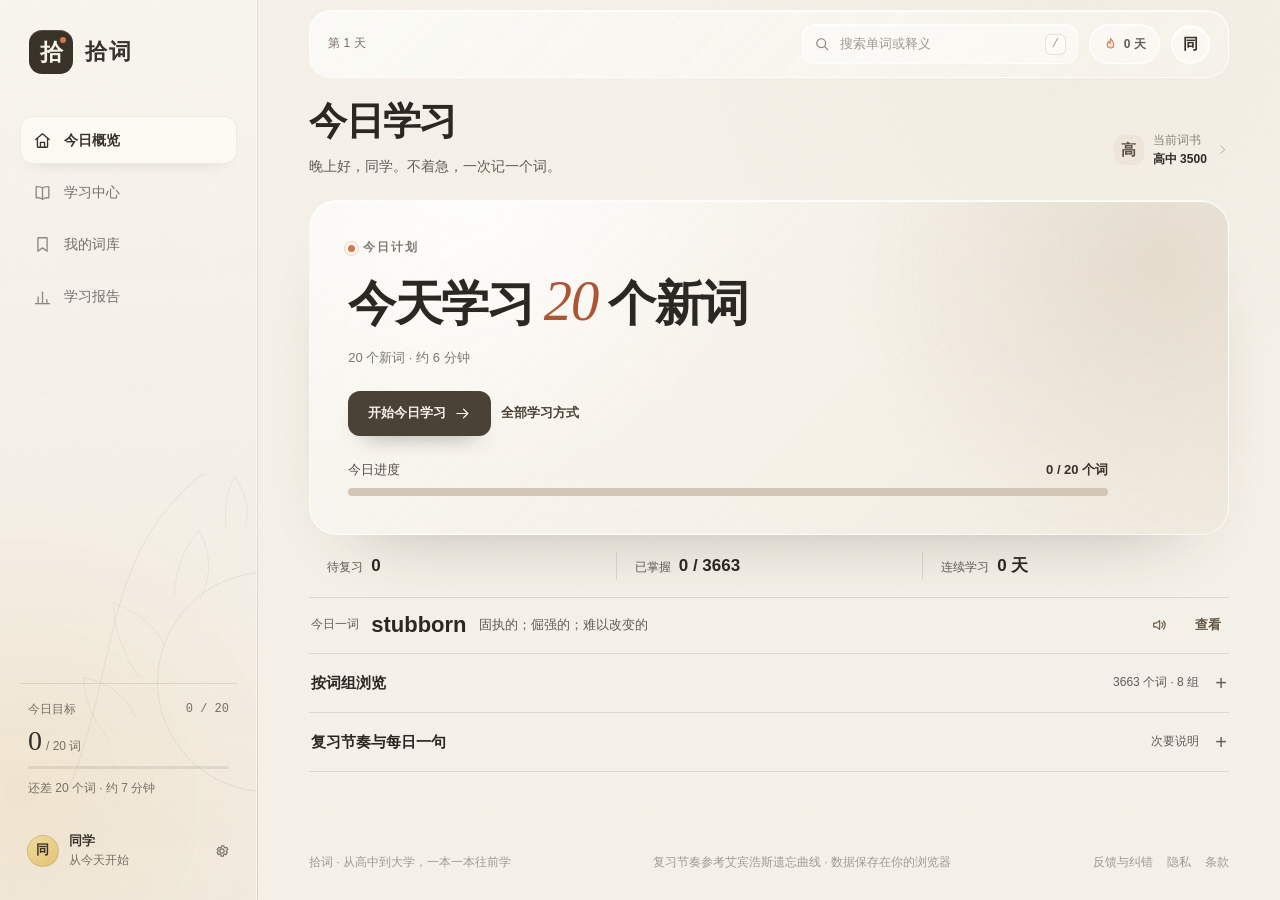
==== index.html @ 4c899eaf "feat: simplify v36 interface without green palette" ====
<!DOCTYPE html>
<html lang="zh-CN">
<head>
  <meta charset="UTF-8">
  <meta name="viewport" content="width=device-width, initial-scale=1, viewport-fit=cover">
  <meta name="theme-color" content="#F5F1E8">
  <meta http-equiv="Cache-Control" content="no-store, max-age=0">
  <meta name="description" content="拾词 · 为高中生打造的中英文词汇学习站。高中英语 3500、高中文言重点字词 1200、雅思与四六级词书，自动保存学习记录，按遗忘曲线安排复习。">
  <meta name="apple-mobile-web-app-capable" content="yes">
  <meta name="apple-mobile-web-app-status-bar-style" content="default">
  <meta name="apple-mobile-web-app-title" content="拾词">
  <title>拾词 · 高中英语与文言实词</title>
  <link rel="icon" href="assets/favicon.svg" type="image/svg+xml">
  <link rel="manifest" href="manifest.webmanifest">
  <link rel="apple-touch-icon" href="assets/apple-touch-icon.png">
  <link rel="stylesheet" href="css/styles.css?v=36">
  <script>
    (function () {
      try {
        performance.mark('shici-boot-start');
        if (location.protocol === 'file:') return;
        var knownBooks = ['gaokao', 'curated', 'wenyan', 'ielts', 'cet4', 'cet6'];
        var activeBook = 'gaokao';
        try {
          var saved = JSON.parse(localStorage.getItem('shici.state.v1') || '{}');
          activeBook = saved && saved.profile && saved.profile.activeBook || activeBook;
        } catch (error) {
          activeBook = 'gaokao';
        }
        if (knownBooks.indexOf(activeBook) === -1) activeBook = 'gaokao';
        var preload = document.createElement('link');
        preload.rel = 'preload';
        preload.as = 'script';
        preload.fetchPriority = 'high';
        preload.href = 'data/books/' + activeBook + '.manifest.js?v=27';
        document.head.appendChild(preload);
      } catch (error) {
        // Preloading is an optimization; normal boot can continue without it.
      }
    })();
  </script>
</head>
<body>
  <svg class="svg-sprite" xmlns="http://www.w3.org/2000/svg" aria-hidden="true">
    <symbol id="i-home" viewBox="0 0 24 24">
      <path d="M3.5 10.7 12 3.5l8.5 7.2"/>
      <path d="M5.6 9.4V20a.5.5 0 0 0 .5.5h11.8a.5.5 0 0 0 .5-.5V9.4"/>
      <path d="M9.4 20.5v-6.2h5.2v6.2"/>
    </symbol>
    <symbol id="i-book" viewBox="0 0 24 24">
      <path d="M5 4.5A1.5 1.5 0 0 1 6.5 3H19v18H6.5A1.5 1.5 0 0 1 5 19.5z"/>
      <path d="M5 17.2h14M9 7h6M9 10.5h4"/>
    </symbol>
    <symbol id="i-book-open" viewBox="0 0 24 24">
      <path d="M12 6.4C10 4.9 7.4 4.3 4 4.8v14c3.4-.5 6 .1 8 1.7 2-1.6 4.6-2.2 8-1.7v-14c-3.4-.5-6 .1-8 1.6Z"/>
      <path d="M12 6.4v14.1"/>
    </symbol>
    <symbol id="i-bookmark" viewBox="0 0 24 24">
      <path d="M6.2 3.5h11.6v17L12 16.3l-5.8 4.2z"/>
    </symbol>
    <symbol id="i-chart" viewBox="0 0 24 24">
      <path d="M3 21h18"/>
      <path d="M6.5 21v-8.5"/>
      <path d="M12 21V6.5"/>
      <path d="M17.5 21v-5"/>
    </symbol>
    <symbol id="i-flame" viewBox="0 0 24 24">
      <path d="M12.1 2.8s5.2 4.8 5.2 9.4a5.3 5.3 0 1 1-10.6 0c0-2.2 1.1-4 2.5-5.3.1 1.8 1 2.8 2.1 3.3.4-2.4-.2-5.2.8-7.4Z"/>
    </symbol>
    <symbol id="i-search" viewBox="0 0 24 24">
      <circle cx="10.8" cy="10.8" r="6.6"/>
      <path d="m16 16 4.5 4.5"/>
    </symbol>
    <symbol id="i-volume" viewBox="0 0 24 24">
      <path d="M4 9.2v5.6h3.8L13 18.5v-13L7.8 9.2H4Z"/>
      <path d="M16.2 8.5a5 5 0 0 1 0 7"/>
      <path d="M18.8 6a8.5 8.5 0 0 1 0 12"/>
    </symbol>
    <symbol id="i-star" viewBox="0 0 24 24">
      <path d="m12 3.4 2.6 5.3 5.9.9-4.3 4.1 1 5.8-5.2-2.8-5.2 2.8 1-5.8-4.3-4.1 5.9-.9z"/>
    </symbol>
    <symbol id="i-arrow-right" viewBox="0 0 24 24">
      <path d="M4 12h15"/>
      <path d="m13.5 6 6 6-6 6"/>
    </symbol>
    <symbol id="i-arrow-left" viewBox="0 0 24 24">
      <path d="M20 12H5"/>
      <path d="m10.5 18-6-6 6-6"/>
    </symbol>
    <symbol id="i-arrow-up-right" viewBox="0 0 24 24">
      <path d="M7 17 17 7"/>
      <path d="M8 7h9v9"/>
    </symbol>
    <symbol id="i-chevron-right" viewBox="0 0 24 24">
      <path d="m9 5 7 7-7 7"/>
    </symbol>
    <symbol id="i-close" viewBox="0 0 24 24">
      <path d="m6 6 12 12"/>
      <path d="M18 6 6 18"/>
    </symbol>
    <symbol id="i-check" viewBox="0 0 24 24">
      <path d="m4.5 12.5 5 5 10-11"/>
    </symbol>
    <symbol id="i-refresh" viewBox="0 0 24 24">
      <path d="M20 7v5h-5"/>
      <path d="M4 17v-5h5"/>
      <path d="M18.2 9A7.5 7.5 0 0 0 5.2 6.5L4 8"/>
      <path d="M5.8 15A7.5 7.5 0 0 0 18.8 17.5L20 16"/>
    </symbol>
    <symbol id="i-keyboard" viewBox="0 0 24 24">
      <rect x="2.5" y="6" width="19" height="12" rx="2"/>
      <path d="M6 10h.01M9.5 10h.01M13 10h.01M16.5 10h.01M20 10h.01M6 13h.01M9.5 13h.01M13 13h.01M16.5 13h.01M20 13h.01M7.5 16h9"/>
    </symbol>
    <symbol id="i-sparkles" viewBox="0 0 24 24">
      <path d="m12 3 1.4 4.1L17.5 8.5l-4.1 1.4L12 14l-1.4-4.1-4.1-1.4 4.1-1.4z"/>
      <path d="m18.5 14 .8 2.2 2.2.8-2.2.8-.8 2.2-.8-2.2-2.2-.8 2.2-.8z"/>
      <path d="m5.3 14.5.5 1.4 1.4.5-1.4.5-.5 1.4-.5-1.4-1.4-.5 1.4-.5z"/>
    </symbol>
    <symbol id="i-target" viewBox="0 0 24 24">
      <circle cx="12" cy="12" r="8.5"/>
      <circle cx="12" cy="12" r="4.8"/>
      <circle cx="12" cy="12" r="1.1" fill="currentColor" stroke="none"/>
    </symbol>
    <symbol id="i-calendar" viewBox="0 0 24 24">
      <rect x="3.5" y="5" width="17" height="15.5" rx="2"/>
      <path d="M7.5 3v4M16.5 3v4M3.5 9.5h17"/>
      <path d="M8 13h.01M12 13h.01M16 13h.01M8 17h.01M12 17h.01"/>
    </symbol>
    <symbol id="i-trophy" viewBox="0 0 24 24">
      <path d="M8 4h8v5.2a4 4 0 0 1-8 0z"/>
      <path d="M8 6H4.5v1.5A3.5 3.5 0 0 0 8 11M16 6h3.5v1.5A3.5 3.5 0 0 1 16 11"/>
      <path d="M12 13.5V17M8.5 21h7M9.5 17h5"/>
    </symbol>
    <symbol id="i-settings" viewBox="0 0 24 24">
      <circle cx="12" cy="12" r="3.2"/>
      <path d="M19.2 12a7 7 0 0 0-.1-1l1.7-1.3-1.8-3.1-2 .8a7.2 7.2 0 0 0-1.7-1l-.3-2.1h-3.6l-.3 2.1a7.2 7.2 0 0 0-1.7 1l-2-.8L4.7 9.7 6.4 11a7 7 0 0 0 0 2l-1.7 1.3 1.8 3.1 2-.8a7.2 7.2 0 0 0 1.7 1l.3 2.1h3.6l.3-2.1a7.2 7.2 0 0 0 1.7-1l2 .8 1.8-3.1-1.7-1.3a7 7 0 0 0 .1-1Z"/>
    </symbol>
    <symbol id="i-leaf" viewBox="0 0 24 24">
      <path d="M19.5 4.5C12 4.6 5 8.4 5 15.2c0 2.3 1.7 4.3 4 4.3 6.7 0 10.2-7 10.5-15Z"/>
      <path d="M4 21c1.5-5 4.7-8.7 9.5-11.4"/>
    </symbol>
    <symbol id="i-notebook" viewBox="0 0 24 24">
      <rect x="5.5" y="3.5" width="14" height="17" rx="2"/>
      <path d="M9 3.5v17M12 8h4M12 12h4"/>
    </symbol>
    <symbol id="i-heart" viewBox="0 0 24 24">
      <path d="M20.8 5.8a5.1 5.1 0 0 0-7.2 0L12 7.4l-1.6-1.6a5.1 5.1 0 0 0-7.2 7.2L12 21l8.8-8a5.1 5.1 0 0 0 0-7.2Z"/>
    </symbol>
    <symbol id="i-cpu" viewBox="0 0 24 24">
      <rect x="6.5" y="6.5" width="11" height="11" rx="2"/>
      <rect x="9.5" y="9.5" width="5" height="5" rx=".8"/>
      <path d="M9 2.5v4M15 2.5v4M9 17.5v4M15 17.5v4M2.5 9h4M2.5 15h4M17.5 9h4M17.5 15h4"/>
    </symbol>
    <symbol id="i-globe" viewBox="0 0 24 24">
      <circle cx="12" cy="12" r="8.7"/>
      <path d="M3.5 12h17M12 3.3c2.4 2.4 3.6 5.3 3.6 8.7s-1.2 6.3-3.6 8.7c-2.4-2.4-3.6-5.3-3.6-8.7S9.6 5.7 12 3.3Z"/>
    </symbol>
    <symbol id="i-quote" viewBox="0 0 24 24">
      <path d="M9.3 6.2C6 7.5 4 10 4 13.4c0 2.5 1.4 4.2 3.5 4.2 1.9 0 3.2-1.3 3.2-3.1 0-1.7-1.2-3-2.9-3-.3 0-.7 0-.9.2.4-1.5 1.4-2.7 3-3.5zM20 6.2c-3.3 1.3-5.3 3.8-5.3 7.2 0 2.5 1.4 4.2 3.5 4.2 1.9 0 3.2-1.3 3.2-3.1 0-1.7-1.2-3-2.9-3-.3 0-.7 0-.9.2.4-1.5 1.4-2.7 3-3.5z"/>
    </symbol>
    <symbol id="i-clock" viewBox="0 0 24 24">
      <circle cx="12" cy="12" r="8.5"/>
      <path d="M12 7v5.4l3.5 2.1"/>
    </symbol>
    <symbol id="i-play" viewBox="0 0 24 24">
      <path d="M8.2 5.4 19 12 8.2 18.6z"/>
    </symbol>
    <symbol id="i-lock" viewBox="0 0 24 24">
      <rect x="4.5" y="10" width="15" height="10.5" rx="2"/>
      <path d="M8 10V7.5a4 4 0 0 1 8 0V10M12 14v3"/>
    </symbol>
    <symbol id="i-download" viewBox="0 0 24 24">
      <path d="M12 3v12M7 10l5 5 5-5M4 21h16"/>
    </symbol>
    <symbol id="i-upload" viewBox="0 0 24 24">
      <path d="M12 21V9M7 14l5-5 5 5M4 3h16"/>
    </symbol>
    <symbol id="i-trash" viewBox="0 0 24 24">
      <path d="M4 7h16M9 7V4h6v3M6.5 7l.8 14h9.4l.8-14M10 11v6M14 11v6"/>
    </symbol>
    <symbol id="i-info" viewBox="0 0 24 24">
      <circle cx="12" cy="12" r="9"/>
      <path d="M12 10.8V17M12 7.2h.01"/>
    </symbol>
    <symbol id="i-sun" viewBox="0 0 24 24">
      <circle cx="12" cy="12" r="4.2"/>
      <path d="M12 2.5v2M12 19.5v2M2.5 12h2M19.5 12h2M5.3 5.3l1.4 1.4M17.3 17.3l1.4 1.4M18.7 5.3l-1.4 1.4M6.7 17.3l-1.4 1.4"/>
    </symbol>
    <symbol id="i-more" viewBox="0 0 24 24">
      <circle cx="5" cy="12" r="1.4" fill="currentColor" stroke="none"/>
      <circle cx="12" cy="12" r="1.4" fill="currentColor" stroke="none"/>
      <circle cx="19" cy="12" r="1.4" fill="currentColor" stroke="none"/>
    </symbol>
    <symbol id="i-edit" viewBox="0 0 24 24">
      <path d="M4 20h4.5L19.7 8.8a2.3 2.3 0 0 0-4.5-4.5L4 15.5V20Z"/>
      <path d="m13.8 5.8 4.4 4.4"/>
    </symbol>
    <symbol id="i-moon" viewBox="0 0 24 24">
      <path d="M20 15.3A8.5 8.5 0 0 1 8.7 4a8.5 8.5 0 1 0 11.3 11.3Z"/>
    </symbol>
  </svg>


  <div class="boot-screen" id="bootScreen">
    <div class="boot-screen__inner">
      <div class="boot-screen__mark">拾</div>
      <p class="boot-screen__eyebrow">WORD BY WORD</p>
      <h1 class="boot-screen__title">正在打开你的词书</h1>
      <p class="boot-screen__text" id="bootText">把今天的词，慢慢收进口袋。</p>
      <div class="boot-screen__track"><span></span></div>
      <button class="boot-screen__retry" id="bootRetry" type="button" hidden>重新加载</button>
    </div>
  </div>

  <div class="app-shell" id="appShell">
    <aside class="sidebar" id="sidebar">
      <div class="sidebar__top">
        <a class="brand" href="#home" data-route="home" aria-label="拾词首页">
          <span class="brand__mark" aria-hidden="true">拾</span>
          <span class="brand__text">
            <strong>拾词</strong>
            <small>WORD BY WORD</small>
          </span>
        </a>

        <nav class="main-nav" aria-label="主导航">
          <p class="nav-label">学习</p>
          <a class="nav-item" href="#home" data-route="home" data-nav="home">
            <svg class="icon"><use href="#i-home"></use></svg>
            <span>今日概览</span>
          </a>
          <a class="nav-item" href="#study" data-route="study" data-nav="study">
            <svg class="icon"><use href="#i-book-open"></use></svg>
            <span>学习中心</span>
            <span class="nav-bubble" id="navDueBubble" hidden>0</span>
          </a>
          <a class="nav-item" href="#library" data-route="library" data-nav="library">
            <svg class="icon"><use href="#i-bookmark"></use></svg>
            <span>我的词库</span>
          </a>
          <p class="nav-label nav-label--second">记录</p>
          <a class="nav-item" href="#report" data-route="report" data-nav="report">
            <svg class="icon"><use href="#i-chart"></use></svg>
            <span>学习报告</span>
          </a>
        </nav>
      </div>

      <div class="sidebar__bottom">
        <div class="sidebar-goal" id="sidebarGoal"></div>
        <button class="profile-chip" id="sidebarProfile" type="button" aria-label="打开学习设置">
          <span class="avatar avatar--small" id="sidebarAvatar">同</span>
          <span class="profile-chip__text">
            <strong id="sidebarName">同学</strong>
            <small id="sidebarStreak">从今天开始</small>
          </span>
          <svg class="icon"><use href="#i-settings"></use></svg>
        </button>
      </div>

      <svg class="sidebar-branch" viewBox="0 0 260 340" fill="none" aria-hidden="true">
        <path d="M18 330C42 270 52 214 63 168c13-54 29-99 64-138 22-25 56-51 99-68" stroke="currentColor" stroke-width="1.1"/>
        <path d="M91 213c-18-30-26-53-26-78 25 9 43 24 54 45" stroke="currentColor" stroke-width="1"/>
        <path d="M128 129c2-30 10-52 26-69 13 24 13 48 1 72" stroke="currentColor" stroke-width="1"/>
        <path d="M182 58c-2-23 1-40 9-54 12 17 16 34 11 51" stroke="currentColor" stroke-width="1"/>
        <path d="M61 278c-17-19-26-41-27-65 25 4 43 18 55 42" stroke="currentColor" stroke-width="1"/>
      </svg>
    </aside>

    <div class="main-shell">
      <header class="topbar" id="topbar">
        <div class="topbar__left">
          <a class="mobile-brand" href="#home" data-route="home" aria-label="拾词首页">
            <span class="mobile-brand__mark">拾</span>
            <span>拾词</span>
          </a>
          <p class="topbar__date" id="topbarDate"></p>
        </div>
        <div class="topbar__actions">
          <form class="global-search" id="globalSearch" role="search" autocomplete="off">
            <svg class="icon"><use href="#i-search"></use></svg>
            <input id="globalSearchInput" type="search" placeholder="搜索单词或释义" aria-label="搜索单词或释义">
            <kbd>/</kbd>
            <div class="search-suggest" id="searchSuggest" hidden></div>
          </form>
          <button class="streak-pill" id="streakPill" type="button" title="查看学习报告">
            <svg class="icon"><use href="#i-flame"></use></svg>
            <span id="streakPillText">0 天</span>
          </button>
          <button class="avatar avatar--top" id="topbarProfile" type="button" aria-label="打开学习设置">同</button>
        </div>
      </header>

      <main class="page" id="page" tabindex="-1"></main>
      <footer class="site-footer">
        <span>拾词 · 从高中到大学，一本一本往前学</span>
        <span>复习节奏参考艾宾浩斯遗忘曲线 · 数据保存在你的浏览器</span>
        <span class="site-footer__links"><a href="feedback.html">反馈与纠错</a><a href="privacy.html">隐私</a><a href="terms.html">条款</a></span>
      </footer>
    </div>

    <nav class="mobile-nav" id="mobileNav" aria-label="移动端导航">
      <a href="#home" data-route="home" data-nav="home">
        <svg class="icon"><use href="#i-home"></use></svg>
        <span>今日</span>
      </a>
      <a href="#study" data-route="study" data-nav="study">
        <svg class="icon"><use href="#i-book-open"></use></svg>
        <span>学习</span>
      </a>
      <a href="#library" data-route="library" data-nav="library">
        <svg class="icon"><use href="#i-bookmark"></use></svg>
        <span>词库</span>
      </a>
      <a href="#report" data-route="report" data-nav="report">
        <svg class="icon"><use href="#i-chart"></use></svg>
        <span>报告</span>
      </a>
    </nav>
  </div>

  <div id="overlayRoot"></div>
  <div class="toast-region" id="toastRegion" aria-live="polite" aria-atomic="true"></div>

  <script src="js/product-analytics.js?v=36"></script>
  <script src="js/premium-config.js?v=36"></script>
  <script src="js/domain/state-schema.js?v=36"></script>
  <script src="js/domain/srs-engine.js?v=36"></script>
  <script src="js/storage/state-integrity.js?v=36"></script>
  <script src="js/domain/entitlements.js?v=36"></script>
  <script src="js/data.js?v=36"></script>
  <script src="js/store.js?v=36"></script>
  <script src="js/ui.js?v=36"></script>
  <script src="js/app.js?v=36"></script>
</body>
</html>
---- css/styles.css ----
/* ==========================================================================
   拾词 · 视觉系统
   A warm, editorial study space for high-school English learners.
   ========================================================================== */

:root {
  --paper: #f5f1e8;
  --paper-deep: #ebe4d7;
  --card: #fffdf7;
  --cream: #f8f4ea;
  --ink: #2d2a25;
  --ink-soft: #625c54;
  --muted: #89837b;
  --line: rgba(45, 42, 37, 0.12);
  --line-strong: rgba(45, 42, 37, 0.2);

  /* Legacy variable names kept for compatibility; values are warm neutrals. */
  --green-950: #2b2823;
  --green-900: #383229;
  --green-800: #4b4237;
  --green-700: #655746;
  --green-500: #95836c;
  --sage: #e8dfd2;
  --sage-soft: #f1eade;
  --orange: #d8764c;
  --orange-deep: #ad5636;
  --orange-soft: #f2ddd0;
  --gold: #d8b46a;
  --gold-deep: #8a6937;
  --gold-soft: #f3e6c9;
  --rose: #c88b8b;
  --blue: #6d91a4;

  --sidebar-surface: rgba(247, 243, 234, 0.9);
  --sidebar-surface-deep: rgba(238, 231, 220, 0.88);
  --sidebar-ink: #37322b;
  --sidebar-muted: #786f65;
  --sidebar-active: rgba(255, 253, 247, 0.72);
  --sidebar-line: rgba(55, 50, 43, 0.11);

  --font-sans: -apple-system, BlinkMacSystemFont, "SF Pro SC", "PingFang SC",
    "Hiragino Sans GB", "Microsoft YaHei", "Helvetica Neue", Arial, sans-serif;
  --font-serif: "Songti SC", "STSong", "Noto Serif SC", "Source Han Serif SC",
    "Times New Roman", serif;
  --font-en: "Iowan Old Style", "Baskerville", "Palatino Linotype", Palatino,
    "Book Antiqua", Georgia, serif;
  --font-mono: "SFMono-Regular", Menlo, Consolas, "Liberation Mono", monospace;

  --sidebar-width: 258px;
  --page-max: 1280px;
  --gutter: clamp(24px, 4vw, 58px);
  --radius-lg: 26px;
  --radius-md: 20px;
  --radius-sm: 13px;
  --shadow-card: 0 24px 65px -42px rgba(50, 45, 38, 0.38),
    0 2px 8px rgba(50, 45, 38, 0.03);
  --shadow-float: 0 24px 70px -28px rgba(26, 23, 19, 0.35);

  --ease-out: cubic-bezier(0.22, 1, 0.36, 1);
}

/* --------------------------------------------------------------------------
   2026 learning-system refinement
   -------------------------------------------------------------------------- */

.extended-meanings {
  margin: 9px 0 0;
  border-top: 1px dashed rgba(48, 44, 38, 0.12);
  padding-top: 9px;
}

.extended-meanings summary {
  width: fit-content;
  cursor: pointer;
  color: var(--green-700);
  font-size: 12px;
  line-height: 1.7;
  list-style: none;
}

.extended-meanings summary::-webkit-details-marker {
  display: none;
}

.extended-meanings summary::after {
  content: " ＋";
  color: var(--muted);
}

.extended-meanings[open] summary::after {
  content: " －";
}

.meaning-chip-row {
  display: flex;
  flex-wrap: wrap;
  gap: 7px;
  margin-top: 9px;
}

.training-panel {
  margin: 14px 0 24px;
  padding: 22px 24px;
  border: 1px solid var(--line);
  border-radius: var(--radius-md);
  background:
    linear-gradient(120deg, rgba(237, 230, 219, 0.44), transparent 58%),
    var(--card);
}

.training-panel__head {
  display: flex;
  align-items: flex-start;
  justify-content: space-between;
  gap: 18px;
}

.training-panel h2 {
  margin: 0;
  color: var(--green-950);
  font-family: var(--font-serif);
  font-size: 22px;
}

.training-panel__head p:not(.eyebrow) {
  margin: 5px 0 0;
  color: var(--ink-soft);
  font-size: 13px;
  line-height: 1.7;
}

.training-actions {
  display: flex;
  flex-wrap: wrap;
  gap: 9px;
  margin-top: 17px;
}

.training-actions .btn {
  min-height: 44px;
}

.training-note {
  margin: 12px 0 0;
  color: var(--muted);
  font-size: 12px;
  line-height: 1.7;
}

.library-reset {
  flex: 0 0 auto;
  min-height: 44px;
  margin-left: auto;
  padding: 0 8px;
  font-size: 12px;
}

.report-empty-hero {
  display: grid;
  grid-template-columns: auto minmax(0, 1fr);
  gap: 24px;
  padding: clamp(28px, 5vw, 52px);
  border: 1px solid var(--line);
  border-radius: 24px;
  background:
    radial-gradient(circle at 92% 8%, rgba(230, 191, 106, 0.23), transparent 28%),
    linear-gradient(135deg, rgba(237, 230, 219, 0.62), rgba(255, 253, 247, 0.86));
  box-shadow: var(--shadow-card);
}

.report-empty-hero__mark {
  display: grid;
  place-items: center;
  width: 68px;
  height: 68px;
  border-radius: 21px;
  color: var(--green-700);
  background: rgba(255, 253, 247, 0.72);
  border: 1px solid rgba(92, 80, 66, 0.12);
}

.report-empty-hero__mark .icon {
  width: 28px;
  height: 28px;
}

.report-empty-hero h2 {
  margin: 0;
  color: var(--green-950);
  font-family: var(--font-serif);
  font-size: clamp(28px, 4vw, 43px);
  font-weight: 600;
  letter-spacing: -0.035em;
}

.report-empty-hero > div > p:not(.eyebrow) {
  max-width: 650px;
  margin: 12px 0 0;
  color: var(--ink-soft);
  font-size: 15px;
  line-height: 1.85;
}

.report-empty-hero__actions {
  display: flex;
  flex-wrap: wrap;
  gap: 10px;
  margin-top: 22px;
}

.report-preview {
  grid-column: 2;
  margin-top: 8px;
  padding-top: 15px;
  border-top: 1px solid rgba(92, 80, 66, 0.1);
}

.report-preview summary {
  width: fit-content;
  cursor: pointer;
  color: var(--green-700);
  font-size: 13px;
}

.report-preview__grid {
  display: grid;
  grid-template-columns: repeat(2, minmax(0, 1fr));
  gap: 10px;
  margin-top: 14px;
}

.report-preview__grid div {
  padding: 13px 14px;
  border: 1px solid rgba(92, 80, 66, 0.1);
  border-radius: 12px;
  background: rgba(255, 253, 247, 0.55);
}

.report-preview__grid strong,
.report-preview__grid span {
  display: block;
}

.report-preview__grid strong {
  color: var(--green-950);
  font-size: 13px;
}

.report-preview__grid span {
  margin-top: 4px;
  color: var(--muted);
  font-size: 12px;
  line-height: 1.6;
}

.memory-metrics {
  margin-bottom: 15px;
  padding-bottom: 20px;
}

.memory-metrics__grid {
  display: grid;
  grid-template-columns: repeat(4, minmax(0, 1fr));
  gap: 12px;
  padding: 18px 24px 0;
}

.memory-metric {
  min-height: 128px;
  padding: 15px;
  border: 1px solid var(--line);
  border-radius: 14px;
  background: rgba(255, 253, 247, 0.7);
}

.memory-metric > span,
.memory-metric > strong,
.memory-metric > small {
  display: block;
}

.memory-metric > span {
  color: var(--muted);
  font-size: 12px;
}

.memory-metric > strong {
  margin-top: 13px;
  color: var(--green-950);
  font-family: var(--font-en);
  font-size: 27px;
  font-weight: 500;
}

.memory-metric > small {
  margin-top: 7px;
  color: var(--muted);
  font-size: 12px;
  line-height: 1.55;
}

.self-bars {
  display: flex;
  height: 8px;
  margin-top: 18px;
  border-radius: 999px;
  overflow: hidden;
  background: #e7e3d8;
}

.self-bars i {
  display: block;
  height: 100%;
}

.self-bars__known { background: var(--green-700); }
.self-bars__fuzzy { background: var(--gold); }
.self-bars__again { background: var(--orange); }

.diagnostic-chips {
  display: flex;
  flex-wrap: wrap;
  gap: 6px;
  margin-top: 15px;
}

.diagnostic-chips span {
  padding: 5px 8px;
  border-radius: 7px;
  color: var(--ink-soft);
  background: var(--orange-soft);
  font-size: 12px;
}

.diagnostic-chips strong {
  margin-left: 3px;
  color: var(--orange-deep);
}

.data-safety-card {
  display: flex;
  align-items: flex-start;
  gap: 12px;
  margin: 2px 0 18px;
  padding: 14px;
  border: 1px solid rgba(92, 80, 66, 0.13);
  border-radius: 13px;
  background: rgba(237, 230, 219, 0.5);
}

.data-safety-card.is-warning {
  border-color: rgba(180, 95, 66, 0.2);
  background: rgba(244, 223, 212, 0.55);
}

.data-safety-card__icon {
  display: grid;
  place-items: center;
  flex: 0 0 36px;
  width: 36px;
  height: 36px;
  border-radius: 10px;
  color: var(--green-700);
  background: rgba(255, 253, 247, 0.7);
}

.data-safety-card strong,
.data-safety-card p,
.data-safety-card small {
  display: block;
}

.data-safety-card strong {
  color: var(--green-950);
  font-size: 13px;
}

.data-safety-card p,
.data-safety-card small {
  margin: 4px 0 0;
  color: var(--ink-soft);
  font-size: 12px;
  line-height: 1.6;
}

.quiz-context {
  margin: 17px 0 4px;
  padding: 15px 17px;
  border-left: 3px solid var(--gold);
  border-radius: 0 12px 12px 0;
  color: var(--ink);
  background: rgba(244, 232, 200, 0.28);
  font-family: var(--font-en);
  font-size: 17px;
  line-height: 1.75;
}

.quiz-context .blank {
  padding: 0 10px;
  color: var(--green-700);
  border-bottom: 1px solid var(--green-500);
}

.quiz-word--zh {
  font-family: var(--font-serif) !important;
  font-size: clamp(29px, 4.8vw, 46px) !important;
  line-height: 1.4 !important;
}

.quiz-feedback__diagnosis {
  display: block;
  margin-top: 7px;
  color: var(--ink-soft);
  font-size: 12px;
  line-height: 1.65;
}

@media (max-width: 980px) {
  .memory-metrics__grid {
    grid-template-columns: repeat(2, minmax(0, 1fr));
  }
}

@media (max-width: 700px) {
  body {
    font-size: 15px;
  }

  .page-head__desc,
  .study-plan__desc,
  .mode-card__desc,
  .training-panel__head p:not(.eyebrow),
  .training-note,
  .report-panel__desc,
  .report-preview__grid span,
  .settings-help,
  .data-safety-card p,
  .data-safety-card small {
    font-size: 12px !important;
  }

  .example-block__en,
  .meaning-line__text {
    font-size: 15px !important;
  }

  .example-block__zh,
  .reveal-tip,
  .reveal-collocs span {
    font-size: 12px !important;
  }

  .rating-btn {
    min-height: 72px;
    padding: 10px 8px;
  }

  .rating-btn strong {
    font-size: 12px !important;
    line-height: 1.35;
  }

  .rating-btn small {
    font-size: 11px !important;
    line-height: 1.45;
  }

  .mode-card__index,
  .mode-card__en,
  .mode-card__count,
  .study-mode__copy span,
  .study-count,
  .mobile-nav a span,
  .report-stat__note,
  .chart-legend,
  .library-footer,
  .site-footer {
    font-size: 12px !important;
  }

  .mobile-nav a {
    min-width: 44px;
    min-height: 48px;
  }

  .filter-bar,
  .unit-filter {
    -webkit-mask-image: linear-gradient(90deg, transparent 0, #000 12px, #000 calc(100% - 18px), transparent 100%);
    mask-image: linear-gradient(90deg, transparent 0, #000 12px, #000 calc(100% - 18px), transparent 100%);
  }

  .filter-chip,
  .unit-chip {
    min-height: 44px;
  }

  .training-panel {
    padding: 19px 18px;
    border-radius: 18px;
  }

  .training-panel__head {
    display: block;
  }

  .training-panel__head .pill {
    margin-top: 10px;
  }

  .training-actions {
    display: grid;
    grid-template-columns: repeat(2, minmax(0, 1fr));
  }

  .training-actions .btn {
    width: 100%;
    min-height: 46px;
    padding: 0 10px;
    font-size: 12px;
  }

  .report-empty-hero {
    display: block;
    padding: 25px 20px;
    border-radius: 20px;
  }

  .report-empty-hero__mark {
    width: 52px;
    height: 52px;
    margin-bottom: 17px;
    border-radius: 16px;
  }

  .report-empty-hero > div > p:not(.eyebrow) {
    font-size: 15px;
  }

  .report-preview {
    margin-top: 18px;
  }

  .report-preview__grid,
  .memory-metrics__grid {
    grid-template-columns: 1fr;
  }

  .memory-metrics__grid {
    padding: 15px 18px 0;
  }

  .memory-metric {
    min-height: 0;
  }

  .quiz-context {
    font-size: 15px;
  }
}

/* Liquid-inspired web glass and memory-wall studio */
:root {
  --glass-fill: rgba(255, 255, 255, 0.54);
  --glass-fill-strong: rgba(255, 255, 255, 0.7);
  --glass-border: rgba(255, 255, 255, 0.72);
  --glass-line: rgba(62, 56, 48, 0.1);
  --glass-shadow: 0 22px 60px -32px rgba(42, 39, 33, 0.38);
}

.topbar {
  top: 10px;
  height: 68px;
  margin: 10px var(--gutter) 0;
  padding: 0 18px;
  border: 1px solid var(--glass-border);
  border-radius: 22px;
  background:
    linear-gradient(135deg, rgba(255, 255, 255, 0.64), rgba(250, 247, 239, 0.36)),
    rgba(244, 240, 231, 0.54);
  box-shadow:
    inset 0 1px 0 rgba(255, 255, 255, 0.88),
    0 18px 48px -34px rgba(45, 41, 35, 0.38);
  -webkit-backdrop-filter: blur(26px) saturate(1.35);
  backdrop-filter: blur(26px) saturate(1.35);
}

.topbar.is-scrolled {
  border-color: rgba(255, 255, 255, 0.82);
  box-shadow:
    inset 0 1px 0 rgba(255, 255, 255, 0.9),
    0 22px 54px -34px rgba(45, 41, 35, 0.46);
}

.global-search,
.streak-pill,
.avatar--top {
  border-color: rgba(255, 255, 255, 0.66);
  background: rgba(255, 255, 255, 0.42);
  box-shadow: inset 0 1px 0 rgba(255, 255, 255, 0.72);
}

.home-focus .daily-card {
  border: 1px solid rgba(255, 255, 255, 0.72);
  background:
    radial-gradient(circle at 18% 0%, rgba(255, 255, 255, 0.78), transparent 34%),
    radial-gradient(circle at 92% 18%, rgba(200, 184, 162, 0.34), transparent 35%),
    linear-gradient(135deg, rgba(255, 255, 255, 0.54), rgba(236, 228, 216, 0.34));
  box-shadow:
    inset 0 1px 0 rgba(255, 255, 255, 0.92),
    inset 0 -1px 0 rgba(92, 80, 66, 0.04),
    0 34px 80px -54px rgba(52, 47, 40, 0.46);
  -webkit-backdrop-filter: blur(26px) saturate(1.22);
  backdrop-filter: blur(26px) saturate(1.22);
}

.study-plan {
  border: 1px solid rgba(255, 255, 255, 0.12);
  box-shadow:
    inset 0 1px 0 rgba(255, 255, 255, 0.11),
    0 34px 84px -50px rgba(24, 22, 18, 0.66);
}

.memory-wall-promo {
  display: grid;
  grid-template-columns: minmax(0, 1fr) minmax(230px, 0.72fr);
  align-items: center;
  gap: 26px;
  margin: 18px 0;
  padding: 26px 28px;
  overflow: hidden;
  border: 1px solid var(--glass-border);
  border-radius: 26px;
  background:
    radial-gradient(circle at 88% 18%, rgba(226, 215, 201, 0.58), transparent 34%),
    linear-gradient(135deg, rgba(255, 255, 255, 0.64), rgba(246, 240, 226, 0.44));
  box-shadow:
    inset 0 1px 0 rgba(255, 255, 255, 0.9),
    var(--glass-shadow);
  -webkit-backdrop-filter: blur(24px) saturate(1.25);
  backdrop-filter: blur(24px) saturate(1.25);
}

.memory-wall-promo__copy > span {
  color: var(--green-700);
  font-size: 12px;
  font-weight: 700;
}

.memory-wall-promo h2 {
  margin: 6px 0 8px;
  color: var(--green-950);
  font-family: var(--serif);
  font-size: clamp(24px, 3vw, 34px);
  line-height: 1.25;
}

.memory-wall-promo p {
  max-width: 580px;
  margin: 0 0 16px;
  color: var(--ink-soft);
  font-size: 14px;
  line-height: 1.65;
}

.memory-wall-promo__preview {
  position: relative;
  min-height: 150px;
}

.memory-wall-promo__preview span {
  position: absolute;
  display: flex;
  width: min(190px, 78%);
  min-height: 104px;
  flex-direction: column;
  justify-content: space-between;
  padding: 16px;
  border: 1px dashed rgba(92, 80, 66, 0.3);
  border-radius: 16px;
  background: rgba(255, 253, 248, 0.88);
  box-shadow: 0 18px 36px -24px rgba(50, 45, 38, 0.42);
}

.memory-wall-promo__preview span:nth-child(1) {
  top: 4px;
  right: 16%;
  transform: rotate(-4deg);
}

.memory-wall-promo__preview span:nth-child(2) {
  top: 28px;
  right: 0;
  transform: rotate(4deg);
}

.memory-wall-promo__preview span:nth-child(3) {
  top: 38px;
  right: 32%;
  transform: rotate(1deg);
}

.memory-wall-promo__preview strong {
  color: var(--green-950);
  font-family: var(--serif);
  font-size: 22px;
}

.memory-wall-promo__preview small {
  color: var(--ink-soft);
  font-size: 12px;
  line-height: 1.35;
}

.memory-wall-studio {
  display: grid;
  grid-template-columns: minmax(0, 1fr);
  gap: 22px;
  align-items: start;
}

.memory-wall-rail {
  display: grid;
  gap: 14px;
}

.memory-wall-controls {
  margin: 0;
  border-color: var(--glass-border);
  background:
    linear-gradient(135deg, rgba(255, 255, 255, 0.64), rgba(247, 243, 233, 0.44)),
    var(--glass-fill);
  box-shadow:
    inset 0 1px 0 rgba(255, 255, 255, 0.9),
    var(--glass-shadow);
  -webkit-backdrop-filter: blur(24px) saturate(1.25);
  backdrop-filter: blur(24px) saturate(1.25);
}

.memory-wall-summary {
  margin: 0;
  border-color: var(--glass-border);
  background: rgba(255, 255, 255, 0.5);
  -webkit-backdrop-filter: blur(20px) saturate(1.18);
  backdrop-filter: blur(20px) saturate(1.18);
}

.memory-wall-print-btn {
  min-height: 50px;
  padding: 0 20px;
  white-space: nowrap;
}

.memory-wall-stage {
  position: relative;
  min-width: 0;
  padding: 18px;
  overflow: hidden;
  border: 1px solid rgba(255, 255, 255, 0.76);
  border-radius: 28px;
  background:
    radial-gradient(circle at 12% 4%, rgba(255, 255, 255, 0.74), transparent 28%),
    rgba(234, 226, 215, 0.48);
  box-shadow:
    inset 0 1px 0 rgba(255, 255, 255, 0.9),
    0 30px 80px -48px rgba(42, 39, 33, 0.5);
  -webkit-backdrop-filter: blur(22px) saturate(1.16);
  backdrop-filter: blur(22px) saturate(1.16);
}

.memory-wall-stage__head {
  display: flex;
  min-height: 44px;
  align-items: center;
  justify-content: space-between;
  gap: 16px;
  padding: 0 4px 14px;
  color: var(--ink-soft);
}

.memory-wall-stage__head div {
  display: flex;
  align-items: baseline;
  gap: 9px;
}

.memory-wall-stage__head strong {
  color: var(--green-950);
  font-size: 15px;
}

.memory-wall-stage__head span {
  font-size: 12px;
}

.memory-wall-stage .memory-wall-sheet {
  padding: 0;
}

@media (min-width: 1700px) {
  .memory-wall-studio {
    grid-template-columns: 310px minmax(0, 1fr);
  }

  .memory-wall-rail {
    position: sticky;
    top: 100px;
  }

  .memory-wall-rail .memory-wall-summary {
    grid-template-columns: 1fr;
  }
}

@media (max-width: 900px) {
  .memory-wall-promo {
    grid-template-columns: 1fr;
  }

  .memory-wall-promo__preview {
    display: none;
  }
}

@media (max-width: 700px) {
  .topbar {
    top: 8px;
    height: 58px;
    margin: 8px 12px 0;
    padding: 0 12px;
    border-radius: 19px;
  }

  .mobile-nav {
    right: 10px;
    bottom: calc(8px + env(safe-area-inset-bottom));
    left: 10px;
    height: 58px;
    padding: 6px 8px;
    border: 1px solid rgba(255, 255, 255, 0.72);
    border-radius: 21px;
    background:
      linear-gradient(135deg, rgba(255, 255, 255, 0.66), rgba(248, 244, 235, 0.48)),
      rgba(248, 245, 237, 0.7);
    box-shadow:
      inset 0 1px 0 rgba(255, 255, 255, 0.9),
      0 18px 44px -26px rgba(50, 45, 38, 0.52);
    -webkit-backdrop-filter: blur(26px) saturate(1.35);
    backdrop-filter: blur(26px) saturate(1.35);
  }

  .memory-wall-promo {
    margin: 14px 0;
    padding: 22px;
    border-radius: 23px;
  }

  .memory-wall-stage {
    padding: 12px;
    border-radius: 23px;
  }

  .memory-wall-stage__head {
    padding: 0 2px 10px;
  }

  .memory-wall-controls {
    padding: 14px;
  }

  .memory-wall-control-group > div {
    display: grid;
    grid-template-columns: repeat(3, minmax(0, 1fr));
    gap: 7px;
  }

  .memory-wall-option {
    flex: none;
    padding: 10px 6px;
    text-align: center;
  }

  .memory-wall-option strong {
    margin: 0;
    font-size: 13px;
  }

  .memory-wall-option small {
    display: none;
  }

  .memory-wall-control-row {
    gap: 14px;
    margin-top: 14px;
  }

  .memory-wall-switch {
    min-height: 38px;
    padding: 0 10px;
    font-size: 12px;
  }
}

@media print {
  body.route-print .memory-wall-studio {
    display: block;
  }

  body.route-print .memory-wall-rail,
  body.route-print .memory-wall-stage__head {
    display: none !important;
  }

  body.route-print .memory-wall-stage {
    padding: 0;
    border: 0;
    border-radius: 0;
    background: #fff;
    box-shadow: none;
  }
}

*,
*::before,
*::after {
  box-sizing: border-box;
}

html {
  scroll-behavior: smooth;
  -webkit-text-size-adjust: 100%;
}

body {
  margin: 0;
  min-width: 320px;
  min-height: 100vh;
  color: var(--ink);
  background: var(--paper);
  font-family: var(--font-sans);
  font-size: 15px;
  line-height: 1.6;
  -webkit-font-smoothing: antialiased;
  text-rendering: optimizeLegibility;
}

body::before {
  content: "";
  position: fixed;
  inset: 0;
  z-index: 100;
  pointer-events: none;
  opacity: 0.022;
  background-image: url("data:image/svg+xml,%3Csvg xmlns='http://www.w3.org/2000/svg' width='160' height='160'%3E%3Cfilter id='n'%3E%3CfeTurbulence type='fractalNoise' baseFrequency='.82' numOctaves='2' stitchTiles='stitch'/%3E%3C/filter%3E%3Crect width='160' height='160' filter='url(%23n)'/%3E%3C/svg%3E");
  mix-blend-mode: multiply;
}

body.is-locked {
  overflow: hidden;
}

::selection {
  background: var(--gold-soft);
  color: var(--green-950);
}

a {
  color: inherit;
  text-decoration: none;
}

button,
input,
select,
textarea {
  font: inherit;
  color: inherit;
}

button {
  cursor: pointer;
}

button,
a {
  -webkit-tap-highlight-color: transparent;
}

button:disabled {
  cursor: not-allowed;
}

img,
svg {
  display: block;
}

:focus-visible {
  outline: 2px solid var(--orange);
  outline-offset: 3px;
}

.svg-sprite {
  position: absolute;
  width: 0;
  height: 0;
  overflow: hidden;
}

.icon {
  width: 20px;
  height: 20px;
  flex: 0 0 auto;
  fill: none;
  stroke: currentColor;
  stroke-width: 1.7;
  stroke-linecap: round;
  stroke-linejoin: round;
}

.serif {
  font-family: var(--font-serif);
}

.en {
  font-family: var(--font-en);
}

.mono {
  font-family: var(--font-mono);
}

.is-hidden,
[hidden] {
  display: none !important;
}

.sr-only {
  position: absolute !important;
  width: 1px;
  height: 1px;
  padding: 0;
  margin: -1px;
  overflow: hidden;
  clip: rect(0, 0, 0, 0);
  white-space: nowrap;
  border: 0;
}

/* --------------------------------------------------------------------------
   Shell
   -------------------------------------------------------------------------- */

.app-shell {
  display: flex;
  min-height: 100vh;
}

.sidebar {
  position: fixed;
  inset: 0 auto 0 0;
  z-index: 30;
  width: var(--sidebar-width);
  padding: 28px 20px 20px;
  display: flex;
  flex-direction: column;
  color: var(--sidebar-ink);
  background:
    radial-gradient(circle at 8% 88%, rgba(230, 191, 106, 0.16), transparent 36%),
    linear-gradient(178deg, var(--sidebar-surface), var(--sidebar-surface-deep));
  border-right: 1px solid var(--sidebar-line);
  box-shadow: inset -1px 0 0 rgba(255, 255, 255, 0.44);
  -webkit-backdrop-filter: blur(28px) saturate(1.12);
  backdrop-filter: blur(28px) saturate(1.12);
  overflow: hidden;
}

.sidebar::before {
  content: "";
  position: absolute;
  inset: 0;
  opacity: 0.025;
  pointer-events: none;
  background-image: url("data:image/svg+xml,%3Csvg xmlns='http://www.w3.org/2000/svg' width='140' height='140'%3E%3Cfilter id='n'%3E%3CfeTurbulence type='fractalNoise' baseFrequency='.9' numOctaves='3' stitchTiles='stitch'/%3E%3C/filter%3E%3Crect width='140' height='140' filter='url(%23n)'/%3E%3C/svg%3E");
}

.sidebar::after {
  content: "";
  position: absolute;
  width: 220px;
  height: 220px;
  right: -120px;
  bottom: 12%;
  border: 1px solid rgba(55, 50, 43, 0.08);
  border-radius: 50%;
  pointer-events: none;
}

.sidebar__top,
.sidebar__bottom {
  position: relative;
  z-index: 2;
}

.sidebar__top {
  flex: 1;
}

.brand {
  display: flex;
  align-items: center;
  gap: 12px;
  width: fit-content;
  margin: 2px 9px 42px;
  border-radius: 14px;
}

.brand__mark,
.mobile-brand__mark {
  position: relative;
  display: grid;
  place-items: center;
  width: 44px;
  height: 44px;
  flex: 0 0 44px;
  border-radius: 13px;
  background: var(--green-900);
  color: var(--cream);
  font-family: var(--font-serif);
  font-size: 23px;
  font-weight: 600;
  line-height: 1;
  box-shadow: inset 0 1px 0 rgba(255, 255, 255, 0.16);
}

.brand__mark::after,
.mobile-brand__mark::after {
  content: "";
  position: absolute;
  top: 7px;
  right: 7px;
  width: 6px;
  height: 6px;
  border-radius: 50%;
  background: var(--orange);
}

.brand__text {
  display: flex;
  flex-direction: column;
  gap: 2px;
}

.brand__text strong {
  color: var(--sidebar-ink);
  font-family: var(--font-serif);
  font-size: 22px;
  font-weight: 600;
  letter-spacing: 0.1em;
  line-height: 1.15;
}

.brand__text small {
  color: var(--sidebar-muted);
  font-family: var(--font-mono);
  font-size: 8px;
  letter-spacing: 0.18em;
}

.main-nav {
  display: flex;
  flex-direction: column;
}

.nav-label {
  margin: 0 12px 9px;
  color: var(--sidebar-muted);
  font-size: 10px;
  font-weight: 600;
  letter-spacing: 0.2em;
}

.nav-label--second {
  margin-top: 32px;
}

.nav-item {
  display: flex;
  align-items: center;
  gap: 12px;
  height: 48px;
  margin-bottom: 4px;
  padding: 0 13px;
  border-radius: 13px;
  color: var(--sidebar-muted);
  font-size: 14px;
  font-weight: 500;
  transition: background 0.22s var(--ease-out), color 0.22s var(--ease-out),
    transform 0.22s var(--ease-out);
}

.nav-item .icon {
  width: 19px;
  height: 19px;
  opacity: 0.8;
}

.nav-item:hover {
  color: var(--sidebar-ink);
  background: rgba(255, 255, 255, 0.42);
}

.nav-item.is-active {
  color: var(--sidebar-ink);
  background: var(--sidebar-active);
  box-shadow:
    inset 0 0 0 1px rgba(55, 50, 43, 0.08),
    0 8px 20px -16px rgba(55, 50, 43, 0.36);
  font-weight: 600;
}

.nav-item.is-active .icon {
  opacity: 1;
}

.nav-bubble {
  display: grid;
  place-items: center;
  min-width: 21px;
  height: 21px;
  margin-left: auto;
  padding: 0 6px;
  border-radius: 999px;
  color: #fff;
  background: var(--orange);
  font-family: var(--font-mono);
  font-size: 10px;
  font-weight: 600;
}

.sidebar__bottom {
  display: flex;
  flex-direction: column;
  gap: 10px;
  margin-top: 20px;
}

.sidebar-goal {
  padding: 16px 8px 14px;
  border: 0;
  border-top: 1px solid var(--sidebar-line);
  border-radius: 0;
  background: transparent;
}

.sidebar-goal__head {
  display: flex;
  align-items: center;
  justify-content: space-between;
  gap: 10px;
  margin-bottom: 9px;
}

.sidebar-goal__head span {
  color: var(--sidebar-muted);
  font-size: 11px;
}

.sidebar-goal__head strong {
  color: var(--sidebar-ink);
  font-family: var(--font-mono);
  font-size: 11px;
  font-weight: 500;
}

.sidebar-goal__numbers {
  display: flex;
  align-items: baseline;
  gap: 4px;
  margin-bottom: 10px;
  color: var(--sidebar-ink);
  font-family: var(--font-en);
}

.sidebar-goal__numbers strong {
  font-size: 28px;
  font-weight: 500;
  line-height: 1;
}

.sidebar-goal__numbers span {
  color: var(--sidebar-muted);
  font-family: var(--font-sans);
  font-size: 11px;
}

.sidebar-goal__track {
  height: 3px;
  overflow: hidden;
  border-radius: 999px;
  background: rgba(55, 50, 43, 0.1);
}

.sidebar-goal__track span {
  display: block;
  height: 100%;
  border-radius: inherit;
  background: var(--green-700);
  transition: width 0.6s var(--ease-out);
}

.sidebar-goal__note {
  margin: 10px 0 0;
  color: var(--sidebar-muted);
  font-size: 10px;
  line-height: 1.5;
}

.profile-chip {
  display: flex;
  align-items: center;
  gap: 10px;
  width: 100%;
  padding: 10px 7px;
  border: 0;
  border-radius: 14px;
  color: var(--sidebar-ink);
  background: transparent;
  text-align: left;
  transition: background 0.2s var(--ease-out);
}

.profile-chip:hover {
  background: rgba(255, 253, 247, 0.5);
}

.profile-chip > .icon {
  width: 16px;
  height: 16px;
  margin-left: auto;
  color: var(--sidebar-muted);
}

.profile-chip__text {
  display: flex;
  flex-direction: column;
  min-width: 0;
}

.profile-chip__text strong {
  overflow: hidden;
  font-size: 12.5px;
  font-weight: 600;
  text-overflow: ellipsis;
  white-space: nowrap;
}

.profile-chip__text small {
  color: var(--sidebar-muted);
  font-size: 10px;
}

.avatar {
  display: grid;
  place-items: center;
  width: 38px;
  height: 38px;
  flex: 0 0 auto;
  border: 1px solid rgba(50, 45, 38, 0.12);
  border-radius: 50%;
  color: var(--green-900);
  background: linear-gradient(145deg, #f0db9d, #e3c477);
  font-family: var(--font-serif);
  font-size: 15px;
  font-weight: 600;
  letter-spacing: 0.02em;
}

.avatar--small {
  width: 32px;
  height: 32px;
  font-size: 13px;
}

.avatar--top {
  width: 39px;
  height: 39px;
  border: 2px solid rgba(255, 253, 247, 0.9);
  box-shadow: 0 2px 8px rgba(50, 45, 38, 0.12);
}

.sidebar-branch {
  position: absolute;
  right: -44px;
  bottom: 100px;
  z-index: 1;
  width: 250px;
  color: rgba(92, 80, 66, 0.08);
  pointer-events: none;
}

.main-shell {
  position: relative;
  display: flex;
  flex: 1;
  flex-direction: column;
  min-width: 0;
  min-height: 100vh;
  margin-left: var(--sidebar-width);
}

.topbar {
  position: sticky;
  top: 0;
  z-index: 20;
  display: flex;
  align-items: center;
  justify-content: space-between;
  gap: 24px;
  height: 86px;
  padding: 0 var(--gutter);
  background: rgba(244, 240, 231, 0.82);
  -webkit-backdrop-filter: blur(18px);
  backdrop-filter: blur(18px);
  transition: box-shadow 0.25s ease, border-color 0.25s ease;
  border-bottom: 1px solid transparent;
}

.topbar.is-scrolled {
  border-bottom-color: rgba(48, 44, 38, 0.08);
  box-shadow: 0 10px 30px -26px rgba(50, 45, 38, 0.26);
}

.topbar__left {
  display: flex;
  align-items: center;
  gap: 14px;
  min-width: 0;
}

.topbar__date {
  margin: 0;
  color: var(--muted);
  font-family: var(--font-mono);
  font-size: 10.5px;
  letter-spacing: 0.12em;
  text-transform: uppercase;
}

.topbar__actions {
  display: flex;
  align-items: center;
  gap: 11px;
}

.mobile-brand {
  display: none;
}

.global-search {
  position: relative;
  display: flex;
  align-items: center;
  gap: 8px;
  width: 276px;
  height: 40px;
  padding: 0 11px;
  border: 1px solid var(--line);
  border-radius: 12px;
  color: var(--muted);
  background: rgba(255, 253, 247, 0.54);
  transition: border-color 0.2s ease, background 0.2s ease, box-shadow 0.2s ease;
}

.global-search:focus-within {
  border-color: rgba(92, 80, 66, 0.42);
  background: var(--card);
  box-shadow: 0 0 0 4px rgba(92, 80, 66, 0.06);
}

.global-search .icon {
  width: 16px;
  height: 16px;
  color: var(--muted);
}

.global-search input {
  min-width: 0;
  flex: 1;
  border: 0;
  outline: 0;
  color: var(--ink);
  background: transparent;
  font-size: 12.5px;
}

.global-search input::placeholder {
  color: #a09a93;
}

.global-search kbd {
  display: grid;
  place-items: center;
  width: 21px;
  height: 21px;
  border: 1px solid var(--line);
  border-radius: 6px;
  color: #a09a93;
  background: rgba(255, 253, 247, 0.54);
  font-family: var(--font-mono);
  font-size: 10px;
  line-height: 1;
}

.search-suggest {
  position: absolute;
  top: calc(100% + 8px);
  left: 0;
  width: 100%;
  padding: 8px;
  border: 1px solid var(--line);
  border-radius: 15px;
  background: var(--card);
  box-shadow: var(--shadow-float);
  z-index: 60;
}

.search-suggest__empty {
  padding: 14px;
  color: var(--muted);
  font-size: 12px;
  text-align: center;
}

.search-suggest__item {
  display: flex;
  align-items: center;
  gap: 10px;
  width: 100%;
  padding: 9px 10px;
  border: 0;
  border-radius: 9px;
  background: transparent;
  text-align: left;
}

.search-suggest__item:hover,
.search-suggest__item:focus-visible {
  background: var(--sage-soft);
}

.search-suggest__word {
  flex: 1;
  min-width: 0;
  font-family: var(--font-en);
  font-size: 16px;
  font-weight: 600;
}

.search-suggest__meaning {
  max-width: 120px;
  overflow: hidden;
  color: var(--muted);
  font-size: 11px;
  text-overflow: ellipsis;
  white-space: nowrap;
}

.streak-pill {
  display: flex;
  align-items: center;
  gap: 6px;
  height: 40px;
  padding: 0 13px;
  border: 1px solid var(--line);
  border-radius: 999px;
  color: var(--ink-soft);
  background: rgba(255, 253, 247, 0.58);
  font-size: 11.5px;
  font-weight: 600;
  transition: border-color 0.2s ease, background 0.2s ease;
}

.streak-pill:hover {
  border-color: rgba(228, 119, 75, 0.35);
  background: var(--card);
}

.streak-pill .icon {
  width: 15px;
  height: 15px;
  color: var(--orange);
  fill: rgba(228, 119, 75, 0.12);
}

.avatar--top {
  padding: 0;
}

.page {
  position: relative;
  width: 100%;
  max-width: var(--page-max);
  margin: 0 auto;
  padding: 8px var(--gutter) 70px;
  flex: 1;
  animation: page-in 0.48s var(--ease-out) both;
}

@keyframes page-in {
  from {
    opacity: 0;
    transform: translateY(9px);
  }
  to {
    opacity: 1;
    transform: translateY(0);
  }
}

.site-footer {
  display: flex;
  justify-content: space-between;
  gap: 20px;
  width: 100%;
  max-width: var(--page-max);
  margin: 0 auto;
  padding: 0 var(--gutter) 28px;
  color: #a09a93;
  font-size: 10px;
  line-height: 1.7;
}

.mobile-nav {
  display: none;
}

/* --------------------------------------------------------------------------
   Shared elements
   -------------------------------------------------------------------------- */

.page-head {
  display: flex;
  align-items: flex-end;
  justify-content: space-between;
  gap: 28px;
  margin: 16px 0 28px;
}

.eyebrow {
  display: flex;
  align-items: center;
  gap: 9px;
  margin: 0 0 11px;
  color: var(--orange-deep);
  font-family: var(--font-mono);
  font-size: 10px;
  font-weight: 600;
  letter-spacing: 0.18em;
  line-height: 1.5;
  text-transform: uppercase;
}

.eyebrow::before {
  content: "";
  width: 20px;
  height: 1px;
  background: currentColor;
  opacity: 0.65;
}

.eyebrow--plain::before {
  display: none;
}

.page-title {
  margin: 0;
  color: var(--green-950);
  font-family: var(--font-serif);
  font-size: clamp(30px, 3.5vw, 43px);
  font-weight: 600;
  letter-spacing: -0.035em;
  line-height: 1.25;
}

.page-head__desc {
  max-width: 550px;
  margin: 9px 0 0;
  color: var(--ink-soft);
  font-size: 13px;
  line-height: 1.8;
}

.page-head__aside {
  display: flex;
  align-items: center;
  gap: 10px;
  padding-bottom: 4px;
}

.btn {
  display: inline-flex;
  align-items: center;
  justify-content: center;
  gap: 8px;
  min-height: 44px;
  padding: 0 20px;
  border: 1px solid transparent;
  border-radius: 12px;
  color: var(--green-950);
  background: transparent;
  font-size: 13px;
  font-weight: 600;
  line-height: 1;
  white-space: nowrap;
  transition: transform 0.2s var(--ease-out), background 0.2s ease,
    border-color 0.2s ease, box-shadow 0.2s ease, color 0.2s ease;
}

.btn .icon {
  width: 17px;
  height: 17px;
  transition: transform 0.2s var(--ease-out);
}

.btn:hover {
  transform: translateY(-1px);
}

.btn:hover .icon--shift {
  transform: translateX(2px);
}

.btn:active {
  transform: translateY(0);
}

.btn:disabled {
  opacity: 0.46;
  transform: none;
}

.btn--primary {
  color: var(--cream);
  background: var(--green-800);
  box-shadow: 0 12px 24px -16px rgba(50, 45, 38, 0.65);
}

.btn--primary:hover {
  background: var(--green-700);
  box-shadow: 0 16px 28px -16px rgba(50, 45, 38, 0.65);
}

.btn--orange {
  color: #fff;
  background: var(--orange);
  box-shadow: 0 12px 24px -16px rgba(200, 93, 54, 0.72);
}

.btn--orange:hover {
  background: var(--orange-deep);
}

.btn--ghost {
  border-color: var(--line);
  color: var(--green-900);
  background: rgba(255, 253, 247, 0.35);
}

.btn--ghost:hover {
  border-color: var(--line-strong);
  background: var(--card);
}

.btn--soft {
  color: var(--green-900);
  background: var(--sage-soft);
}

.btn--soft:hover {
  background: var(--sage);
}

.btn--block {
  width: 100%;
}

.btn--sm {
  min-height: 36px;
  padding: 0 14px;
  border-radius: 10px;
  font-size: 11.5px;
}

.btn--icon {
  width: 40px;
  min-width: 40px;
  height: 40px;
  min-height: 40px;
  padding: 0;
  border-radius: 50%;
}

.text-link {
  display: inline-flex;
  align-items: center;
  gap: 6px;
  border: 0;
  color: var(--green-700);
  background: transparent;
  font-size: 12px;
  font-weight: 600;
  line-height: 1.4;
}

.text-link .icon {
  width: 14px;
  height: 14px;
  transition: transform 0.2s var(--ease-out);
}

.text-link:hover .icon {
  transform: translateX(2px);
}

.section-head {
  display: flex;
  align-items: flex-end;
  justify-content: space-between;
  gap: 20px;
  margin-bottom: 17px;
}

.section-head h2 {
  margin: 0;
  color: var(--green-950);
  font-family: var(--font-serif);
  font-size: 23px;
  font-weight: 600;
  letter-spacing: -0.02em;
  line-height: 1.35;
}

.section-head__desc {
  margin: 4px 0 0;
  color: var(--muted);
  font-size: 11.5px;
}

.pill {
  display: inline-flex;
  align-items: center;
  gap: 6px;
  min-height: 25px;
  padding: 0 9px;
  border: 1px solid var(--line);
  border-radius: 999px;
  color: var(--ink-soft);
  background: rgba(255, 253, 247, 0.4);
  font-size: 10px;
  line-height: 1;
  white-space: nowrap;
}

.pill .dot,
.dot {
  width: 6px;
  height: 6px;
  flex: 0 0 auto;
  border-radius: 50%;
  background: currentColor;
}

.pill--green {
  border-color: rgba(92, 80, 66, 0.14);
  color: var(--green-700);
  background: rgba(232, 224, 213, 0.55);
}

.pill--orange {
  border-color: rgba(228, 119, 75, 0.18);
  color: var(--orange-deep);
  background: var(--orange-soft);
}

.pill--gold {
  border-color: rgba(166, 129, 47, 0.16);
  color: #8c6b27;
  background: var(--gold-soft);
}

.icon-btn {
  display: grid;
  place-items: center;
  width: 34px;
  height: 34px;
  padding: 0;
  border: 1px solid var(--line);
  border-radius: 50%;
  color: var(--ink-soft);
  background: transparent;
  transition: background 0.2s ease, color 0.2s ease, border-color 0.2s ease;
}

.icon-btn .icon {
  width: 16px;
  height: 16px;
}

.icon-btn:hover {
  border-color: var(--line-strong);
  color: var(--green-900);
  background: var(--card);
}

.icon-btn.is-active {
  border-color: rgba(228, 119, 75, 0.26);
  color: var(--orange-deep);
  background: var(--orange-soft);
}

.icon-btn.is-active .icon {
  fill: rgba(228, 119, 75, 0.16);
}

.empty-state {
  display: flex;
  flex-direction: column;
  align-items: center;
  justify-content: center;
  padding: 48px 24px;
  color: var(--muted);
  text-align: center;
}

.empty-state__icon {
  display: grid;
  place-items: center;
  width: 60px;
  height: 60px;
  margin-bottom: 16px;
  border-radius: 50%;
  color: var(--green-700);
  background: var(--sage-soft);
}

.empty-state__icon .icon {
  width: 25px;
  height: 25px;
}

.empty-state h3 {
  margin: 0 0 6px;
  color: var(--ink);
  font-family: var(--font-serif);
  font-size: 18px;
  font-weight: 600;
}

.empty-state p {
  max-width: 340px;
  margin: 0;
  font-size: 12px;
  line-height: 1.8;
}

/* --------------------------------------------------------------------------
   Home
   -------------------------------------------------------------------------- */

.home-head {
  align-items: flex-start;
  margin-top: 12px;
}

.home-head .page-title {
  font-size: clamp(29px, 3.1vw, 38px);
}

.home-head__meta {
  display: flex;
  align-items: center;
  gap: 10px;
  padding-top: 24px;
}

.home-date-card {
  display: flex;
  align-items: center;
  gap: 11px;
  color: var(--ink-soft);
  font-size: 11px;
}

.home-date-card strong {
  display: block;
  color: var(--green-900);
  font-family: var(--font-en);
  font-size: 24px;
  font-weight: 500;
  line-height: 1;
}

.home-grid {
  display: grid;
  grid-template-columns: minmax(0, 1.85fr) minmax(280px, 0.9fr);
  gap: 18px;
  margin-bottom: 18px;
}

.daily-card {
  position: relative;
  display: flex;
  flex-direction: column;
  justify-content: space-between;
  min-height: 342px;
  padding: 31px 34px 27px;
  border: 1px solid rgba(73, 64, 54, 0.09);
  border-radius: var(--radius-lg);
  background:
    radial-gradient(circle at 86% 18%, rgba(255, 253, 247, 0.72), transparent 28%),
    linear-gradient(128deg, #f0e9dd 0%, #eadfd1 58%, #e4d8c8 100%);
  box-shadow: var(--shadow-card);
  overflow: hidden;
  isolation: isolate;
}

.daily-card::before {
  content: "";
  position: absolute;
  top: -122px;
  right: -94px;
  width: 350px;
  height: 350px;
  border: 1px solid rgba(92, 80, 66, 0.13);
  border-radius: 50%;
  pointer-events: none;
  z-index: -1;
}

.daily-card::after {
  content: "";
  position: absolute;
  right: 120px;
  bottom: -170px;
  width: 300px;
  height: 300px;
  border: 1px solid rgba(92, 80, 66, 0.07);
  border-radius: 50%;
  pointer-events: none;
  z-index: -1;
}

.daily-card__copy {
  position: relative;
  z-index: 2;
  max-width: 66%;
}

.daily-card__eyebrow {
  display: flex;
  align-items: center;
  gap: 8px;
  margin: 0 0 18px;
  color: rgba(62, 55, 47, 0.66);
  font-family: var(--font-mono);
  font-size: 9.5px;
  font-weight: 600;
  letter-spacing: 0.17em;
  text-transform: uppercase;
}

.live-dot {
  position: relative;
  width: 7px;
  height: 7px;
  border-radius: 50%;
  background: var(--orange);
}

.live-dot::after {
  content: "";
  position: absolute;
  inset: -4px;
  border: 1px solid rgba(228, 119, 75, 0.32);
  border-radius: 50%;
}

.daily-card h2 {
  max-width: 570px;
  margin: 0;
  color: var(--green-950);
  font-family: var(--font-serif);
  font-size: clamp(28px, 3vw, 40px);
  font-weight: 600;
  letter-spacing: -0.035em;
  line-height: 1.33;
}

.daily-card h2 em {
  color: var(--orange-deep);
  font-family: var(--font-en);
  font-size: 1.18em;
  font-style: italic;
  font-weight: 500;
  letter-spacing: -0.02em;
}

.daily-card__meta {
  display: flex;
  flex-wrap: wrap;
  align-items: center;
  gap: 8px;
  margin: 14px 0 0;
  color: rgba(62, 55, 47, 0.67);
  font-size: 11.5px;
}

.daily-card__meta .sep {
  width: 3px;
  height: 3px;
  border-radius: 50%;
  background: rgba(62, 55, 47, 0.3);
}

.daily-card__actions {
  display: flex;
  align-items: center;
  flex-wrap: wrap;
  gap: 10px;
  margin-top: 25px;
}

.daily-card__actions .btn {
  min-height: 45px;
  padding: 0 19px;
}

.daily-card__actions .btn--ghost {
  border-color: rgba(92, 80, 66, 0.16);
  background: rgba(255, 253, 247, 0.28);
}

.hero-visual {
  position: absolute;
  right: 28px;
  bottom: 22px;
  z-index: 2;
  display: flex;
  flex-direction: column;
  align-items: center;
  gap: 8px;
}

.progress-ring {
  position: relative;
  display: grid;
  place-items: center;
  width: 154px;
  height: 154px;
}

.progress-ring svg {
  position: absolute;
  inset: 0;
  width: 100%;
  height: 100%;
  transform: rotate(-90deg);
}

.progress-ring__track {
  fill: none;
  stroke: rgba(92, 80, 66, 0.13);
  stroke-width: 2.6;
}

.progress-ring__value {
  fill: none;
  stroke: var(--green-700);
  stroke-width: 3.2;
  stroke-linecap: round;
  transition: stroke-dashoffset 0.8s var(--ease-out);
}

.progress-ring__inner {
  position: relative;
  z-index: 1;
  display: flex;
  flex-direction: column;
  align-items: center;
  line-height: 1;
}

.progress-ring__inner strong {
  color: var(--green-950);
  font-family: var(--font-en);
  font-size: 36px;
  font-weight: 500;
  letter-spacing: -0.04em;
}

.progress-ring__inner strong small {
  font-family: var(--font-sans);
  font-size: 12px;
  font-weight: 500;
}

.progress-ring__inner span {
  margin-top: 7px;
  color: rgba(62, 55, 47, 0.56);
  font-size: 9.5px;
  letter-spacing: 0.08em;
}

.hero-visual__caption {
  color: rgba(62, 55, 47, 0.48);
  font-family: var(--font-mono);
  font-size: 8.5px;
  letter-spacing: 0.12em;
  text-transform: uppercase;
}

.hero-branch {
  position: absolute;
  right: -7px;
  bottom: -32px;
  width: 310px;
  color: rgba(92, 80, 66, 0.2);
  pointer-events: none;
  z-index: 1;
}

.hero-star {
  position: absolute;
  top: 80px;
  right: 197px;
  width: 18px;
  height: 18px;
  color: var(--orange);
  opacity: 0.7;
  z-index: 1;
}

.daily-card--done {
  background:
    radial-gradient(circle at 86% 18%, rgba(255, 253, 247, 0.72), transparent 28%),
    linear-gradient(128deg, #ece3d5 0%, #e8e0d3 58%, #e7ddce 100%);
}

.daily-card--done .progress-ring__value {
  stroke: var(--orange);
}

.daily-card--done h2 em {
  color: var(--green-700);
}

/* Word of the day */
.word-of-day {
  position: relative;
  display: flex;
  flex-direction: column;
  min-height: 342px;
  padding: 27px 27px 24px;
  border: 1px solid rgba(248, 244, 234, 0.08);
  border-radius: var(--radius-lg);
  color: var(--cream);
  background:
    radial-gradient(circle at 110% -8%, rgba(230, 191, 106, 0.17), transparent 36%),
    linear-gradient(145deg, #3c352c 0%, #343029 54%, #332e28 100%);
  box-shadow: var(--shadow-float);
  overflow: hidden;
}

.word-of-day::before {
  content: "";
  position: absolute;
  right: -64px;
  bottom: -78px;
  width: 230px;
  height: 230px;
  border: 1px solid rgba(248, 244, 234, 0.11);
  border-radius: 50%;
}

.word-of-day::after {
  content: "";
  position: absolute;
  right: 22px;
  bottom: -122px;
  width: 260px;
  height: 260px;
  border: 1px solid rgba(248, 244, 234, 0.06);
  border-radius: 50%;
}

.word-of-day__head {
  position: relative;
  z-index: 2;
  display: flex;
  align-items: center;
  justify-content: space-between;
  gap: 12px;
}

.word-of-day__head p {
  margin: 0;
  color: rgba(248, 244, 234, 0.46);
  font-family: var(--font-mono);
  font-size: 9px;
  letter-spacing: 0.17em;
  text-transform: uppercase;
}

.word-stamp {
  display: grid;
  place-items: center;
  width: 38px;
  height: 38px;
  border: 1px solid rgba(248, 244, 234, 0.19);
  border-radius: 50%;
  color: rgba(248, 244, 234, 0.55);
  font-family: var(--font-serif);
  font-size: 8px;
  letter-spacing: 0.06em;
  line-height: 1.25;
  text-align: center;
  transform: rotate(8deg);
}

.word-of-day__body {
  position: relative;
  z-index: 2;
  display: flex;
  flex-direction: column;
  flex: 1;
  justify-content: center;
  padding: 16px 0 14px;
}

.word-of-day__word-row {
  display: flex;
  align-items: flex-start;
  justify-content: space-between;
  gap: 10px;
}

.word-of-day h3 {
  margin: 0;
  color: var(--cream);
  font-family: var(--font-en);
  font-size: clamp(31px, 3.2vw, 41px);
  font-weight: 500;
  letter-spacing: -0.035em;
  line-height: 1.1;
  overflow-wrap: anywhere;
}

.audio-btn {
  display: grid;
  place-items: center;
  width: 38px;
  height: 38px;
  flex: 0 0 auto;
  padding: 0;
  border: 1px solid rgba(248, 244, 234, 0.19);
  border-radius: 50%;
  color: var(--cream);
  background: rgba(248, 244, 234, 0.05);
  transition: background 0.2s ease, border-color 0.2s ease, transform 0.2s var(--ease-out);
}

.audio-btn .icon {
  width: 16px;
  height: 16px;
}

.audio-btn:hover {
  transform: scale(1.05);
  border-color: rgba(248, 244, 234, 0.4);
  background: rgba(248, 244, 234, 0.12);
}

.audio-btn.is-speaking .icon {
  animation: audio-pulse 0.8s ease-in-out infinite alternate;
}

@keyframes audio-pulse {
  from { opacity: 0.45; }
  to { opacity: 1; }
}

.audio-btn--ink {
  border-color: var(--line);
  color: var(--green-900);
  background: transparent;
}

.audio-btn--ink:hover {
  border-color: var(--line-strong);
  background: var(--card);
}

.word-of-day__ipa {
  margin: 6px 0 0;
  color: rgba(248, 244, 234, 0.53);
  font-family: var(--font-mono);
  font-size: 11px;
  letter-spacing: 0.02em;
}

.word-of-day__meaning {
  margin: 13px 0 0;
  color: #f1dfb5;
  font-size: 12.5px;
}

.word-of-day__example {
  margin: 18px 0 0;
  padding-left: 12px;
  border-left: 1px solid rgba(230, 191, 106, 0.4);
  color: rgba(248, 244, 234, 0.63);
  font-family: var(--font-en);
  font-size: 12.5px;
  line-height: 1.65;
}

.word-of-day__example mark {
  color: var(--cream);
  background: transparent;
  border-bottom: 1px solid var(--gold);
}

.word-of-day__foot {
  position: relative;
  z-index: 2;
  display: flex;
  align-items: center;
  justify-content: space-between;
  gap: 12px;
  padding-top: 15px;
  border-top: 1px solid rgba(248, 244, 234, 0.12);
}

.word-of-day__unit {
  display: flex;
  align-items: center;
  gap: 7px;
  color: rgba(248, 244, 234, 0.4);
  font-size: 9.5px;
}

.word-of-day__unit .dot {
  width: 5px;
  height: 5px;
  background: var(--gold);
}

.word-of-day__foot .text-link {
  color: var(--cream);
  font-size: 10.5px;
}

.word-of-day__foot .text-link:hover {
  color: var(--gold);
}

/* Stats strip */
.stat-strip {
  display: grid;
  grid-template-columns: repeat(4, minmax(0, 1fr));
  margin-bottom: 42px;
  padding: 19px 7px;
  border: 1px solid var(--line);
  border-radius: var(--radius-md);
  background: rgba(255, 253, 247, 0.52);
}

.stat-item {
  position: relative;
  display: flex;
  align-items: center;
  gap: 11px;
  padding: 0 22px;
}

.stat-item + .stat-item::before {
  content: "";
  position: absolute;
  top: 50%;
  left: 0;
  width: 1px;
  height: 27px;
  background: var(--line);
  transform: translateY(-50%);
}

.stat-item__icon {
  display: grid;
  place-items: center;
  width: 31px;
  height: 31px;
  flex: 0 0 auto;
  border-radius: 9px;
  color: var(--green-700);
  background: var(--sage-soft);
}

.stat-item__icon .icon {
  width: 15px;
  height: 15px;
}

.stat-item:nth-child(2) .stat-item__icon {
  color: var(--orange-deep);
  background: var(--orange-soft);
}

.stat-item:nth-child(3) .stat-item__icon {
  color: #8c6b27;
  background: var(--gold-soft);
}

.stat-item:nth-child(4) .stat-item__icon {
  color: var(--blue);
  background: #ece4df;
}

.stat-item__text {
  min-width: 0;
}

.stat-item__label {
  display: block;
  margin-bottom: 2px;
  color: var(--muted);
  font-size: 10px;
  line-height: 1.3;
  white-space: nowrap;
}

.stat-item__value {
  color: var(--green-950);
  font-family: var(--font-en);
  font-size: 24px;
  font-weight: 500;
  letter-spacing: -0.03em;
  line-height: 1.1;
}

.stat-item__value small {
  color: var(--muted);
  font-family: var(--font-sans);
  font-size: 10px;
  font-weight: 400;
  letter-spacing: 0;
}

/* Unit gallery */
.units-section {
  margin-bottom: 43px;
}

.unit-grid {
  display: grid;
  grid-template-columns: repeat(3, minmax(0, 1fr));
  gap: 14px;
}

.unit-card {
  position: relative;
  display: flex;
  flex-direction: column;
  min-height: 217px;
  padding: 20px 20px 18px;
  border: 1px solid rgba(48, 44, 38, 0.08);
  border-radius: var(--radius-md);
  background: var(--tint);
  overflow: hidden;
  isolation: isolate;
  transition: transform 0.3s var(--ease-out), box-shadow 0.3s ease,
    border-color 0.3s ease;
}

.unit-card::after {
  content: "";
  position: absolute;
  right: -48px;
  bottom: -70px;
  width: 170px;
  height: 170px;
  border: 1px solid rgba(48, 44, 38, 0.08);
  border-radius: 50%;
  pointer-events: none;
  z-index: -1;
  transition: transform 0.4s var(--ease-out);
}

.unit-card:hover {
  transform: translateY(-4px);
  border-color: rgba(48, 44, 38, 0.14);
  box-shadow: 0 24px 44px -33px rgba(50, 45, 38, 0.36);
}

.unit-card:hover::after {
  transform: scale(1.08);
}

.unit-card.is-current {
  border-color: color-mix(in srgb, var(--unit-accent) 28%, transparent);
}

.unit-card__top {
  display: flex;
  align-items: flex-start;
  justify-content: space-between;
  gap: 14px;
  margin-bottom: 17px;
}

.unit-card__index {
  color: color-mix(in srgb, var(--unit-accent) 62%, transparent);
  font-family: var(--font-mono);
  font-size: 9.5px;
  letter-spacing: 0.1em;
}

.unit-icon {
  display: grid;
  place-items: center;
  width: 42px;
  height: 42px;
  border: 1px solid color-mix(in srgb, var(--unit-accent) 15%, transparent);
  border-radius: 13px;
  color: var(--unit-accent);
  background: rgba(255, 253, 247, 0.42);
  transition: transform 0.3s var(--ease-out);
}

.unit-card:hover .unit-icon {
  transform: rotate(-4deg) translateY(-1px);
}

.unit-icon .icon {
  width: 21px;
  height: 21px;
}

.unit-card__current {
  position: absolute;
  top: 23px;
  right: 68px;
  color: var(--unit-accent);
  font-family: var(--font-mono);
  font-size: 8px;
  letter-spacing: 0.08em;
  opacity: 0.68;
}

.unit-card__title {
  margin: 0;
  color: var(--green-950);
  font-family: var(--font-serif);
  font-size: 20px;
  font-weight: 600;
  letter-spacing: -0.02em;
  line-height: 1.4;
}

.unit-card__en {
  margin: 2px 0 0;
  color: color-mix(in srgb, var(--unit-accent) 70%, transparent);
  font-family: var(--font-en);
  font-size: 11px;
  font-style: italic;
  letter-spacing: 0.01em;
}

.unit-card__desc {
  margin: 10px 0 0;
  color: rgba(59, 54, 47, 0.63);
  font-size: 10.8px;
  line-height: 1.65;
}

.unit-card__foot {
  display: flex;
  align-items: flex-end;
  justify-content: space-between;
  gap: 14px;
  margin-top: auto;
  padding-top: 18px;
}

.unit-progress {
  flex: 1;
}

.unit-progress__row {
  display: flex;
  justify-content: space-between;
  gap: 10px;
  margin-bottom: 6px;
  color: rgba(59, 54, 47, 0.55);
  font-family: var(--font-mono);
  font-size: 8.5px;
  letter-spacing: 0.02em;
}

.unit-progress__row span:last-child {
  color: var(--unit-accent);
}

.unit-progress__track {
  height: 3px;
  overflow: hidden;
  border-radius: 999px;
  background: rgba(255, 253, 247, 0.55);
}

.unit-progress__track span {
  display: block;
  height: 100%;
  border-radius: inherit;
  background: var(--unit-accent);
  transition: width 0.6s var(--ease-out);
}

.unit-arrow {
  display: grid;
  place-items: center;
  width: 31px;
  height: 31px;
  flex: 0 0 auto;
  border-radius: 50%;
  color: var(--unit-accent);
  background: rgba(255, 253, 247, 0.43);
  transition: background 0.2s ease, transform 0.25s var(--ease-out);
}

.unit-card:hover .unit-arrow {
  background: rgba(255, 253, 247, 0.75);
  transform: translate(2px, -2px);
}

.unit-arrow .icon {
  width: 14px;
  height: 14px;
}

/* Memory curve + quote */
.home-lower-grid {
  display: grid;
  grid-template-columns: minmax(0, 1.52fr) minmax(260px, 0.82fr);
  gap: 16px;
}

.memory-card,
.quote-card {
  border: 1px solid var(--line);
  border-radius: var(--radius-md);
  background: var(--card);
  box-shadow: var(--shadow-card);
}

.memory-card {
  position: relative;
  padding: 24px 26px 22px;
  overflow: hidden;
}

.memory-card__head {
  display: flex;
  align-items: flex-start;
  justify-content: space-between;
  gap: 20px;
}

.memory-card h2 {
  margin: 0;
  color: var(--green-950);
  font-family: var(--font-serif);
  font-size: 21px;
  font-weight: 600;
  letter-spacing: -0.02em;
}

.memory-card__desc {
  margin: 4px 0 0;
  color: var(--muted);
  font-size: 10.5px;
}

.curve-legend {
  display: flex;
  align-items: center;
  gap: 13px;
  padding-top: 3px;
  color: var(--muted);
  font-size: 9px;
  white-space: nowrap;
}

.curve-legend span {
  display: inline-flex;
  align-items: center;
  gap: 5px;
}

.curve-legend i {
  display: inline-block;
  width: 16px;
  height: 2px;
  border-radius: 99px;
  background: var(--green-700);
}

.curve-legend span:last-child i {
  background: var(--orange);
}

.forgetting-curve {
  width: 100%;
  height: 124px;
  margin: 9px 0 2px;
  overflow: visible;
}

.forgetting-curve text {
  fill: #979088;
  font-family: var(--font-mono);
  font-size: 8px;
}

.forgetting-curve .axis {
  stroke: rgba(48, 44, 38, 0.12);
  stroke-width: 0.8;
}

.forgetting-curve .decay {
  fill: none;
  stroke: var(--green-700);
  stroke-width: 1.8;
  stroke-linecap: round;
}

.forgetting-curve .decay-fill {
  fill: url(#curveFade);
  opacity: 0.5;
}

.forgetting-curve .review-line {
  stroke: var(--orange);
  stroke-width: 1;
  stroke-dasharray: 3 4;
  opacity: 0.65;
}

.forgetting-curve .review-dot {
  fill: var(--card);
  stroke: var(--orange);
  stroke-width: 1.5;
}

.review-rhythm {
  display: flex;
  align-items: center;
  flex-wrap: wrap;
  gap: 6px;
  margin-top: 10px;
}

.review-rhythm__label {
  margin-right: 3px;
  color: var(--muted);
  font-size: 9.5px;
}

.rhythm-chip {
  display: inline-flex;
  align-items: center;
  height: 24px;
  padding: 0 9px;
  border: 1px solid rgba(92, 80, 66, 0.11);
  border-radius: 999px;
  color: var(--green-700);
  background: rgba(232, 224, 213, 0.32);
  font-family: var(--font-mono);
  font-size: 8.5px;
}

.rhythm-chip:first-of-type {
  border-color: rgba(228, 119, 75, 0.16);
  color: var(--orange-deep);
  background: var(--orange-soft);
}

.quote-card {
  position: relative;
  display: flex;
  flex-direction: column;
  justify-content: space-between;
  min-height: 270px;
  padding: 24px;
  color: var(--green-950);
  background:
    radial-gradient(circle at 100% 100%, rgba(230, 191, 106, 0.22), transparent 46%),
    #ede4d1;
  overflow: hidden;
}

.quote-card::before {
  content: "“";
  position: absolute;
  top: 2px;
  right: 18px;
  color: rgba(92, 80, 66, 0.12);
  font-family: var(--font-en);
  font-size: 106px;
  font-weight: 700;
  line-height: 1;
}

.quote-card__label {
  display: flex;
  align-items: center;
  gap: 7px;
  margin: 0;
  color: rgba(59, 54, 47, 0.51);
  font-family: var(--font-mono);
  font-size: 8.5px;
  letter-spacing: 0.14em;
  text-transform: uppercase;
}

.quote-card blockquote {
  position: relative;
  z-index: 1;
  margin: 27px 0 22px;
}

.quote-card blockquote p {
  margin: 0;
  font-family: var(--font-en);
  font-size: clamp(21px, 2vw, 26px);
  font-style: italic;
  line-height: 1.4;
  letter-spacing: -0.02em;
}

.quote-card blockquote footer {
  margin-top: 11px;
  color: rgba(59, 54, 47, 0.56);
  font-family: var(--font-sans);
  font-size: 10.5px;
  font-style: normal;
}

.quote-card__bottom {
  display: flex;
  align-items: flex-end;
  justify-content: space-between;
  gap: 12px;
  padding-top: 13px;
  border-top: 1px solid rgba(92, 80, 66, 0.12);
}

.quote-card__zh {
  max-width: 190px;
  margin: 0;
  color: rgba(59, 54, 47, 0.56);
  font-size: 10.5px;
}

.quote-card__seal {
  display: grid;
  place-items: center;
  width: 42px;
  height: 42px;
  flex: 0 0 auto;
  border: 1px solid rgba(92, 80, 66, 0.2);
  border-radius: 50%;
  color: rgba(92, 80, 66, 0.55);
  font-family: var(--font-serif);
  font-size: 8px;
  line-height: 1.3;
  text-align: center;
  transform: rotate(-7deg);
}

/* --------------------------------------------------------------------------
   Study center
   -------------------------------------------------------------------------- */

.study-plan {
  position: relative;
  display: grid;
  grid-template-columns: minmax(0, 1.45fr) minmax(220px, 0.55fr);
  gap: 30px;
  min-height: 264px;
  margin-bottom: 20px;
  padding: 34px 36px;
  border-radius: var(--radius-lg);
  color: var(--cream);
  background:
    radial-gradient(circle at 88% 12%, rgba(230, 191, 106, 0.15), transparent 30%),
    linear-gradient(125deg, #37312a 0%, #2d2923 58%, #29251f 100%);
  box-shadow: var(--shadow-float);
  overflow: hidden;
}

.study-plan::before {
  content: "";
  position: absolute;
  left: 42%;
  bottom: -190px;
  width: 430px;
  height: 430px;
  border: 1px solid rgba(248, 244, 234, 0.08);
  border-radius: 50%;
  pointer-events: none;
}

.study-plan::after {
  content: "";
  position: absolute;
  right: -64px;
  top: -120px;
  width: 330px;
  height: 330px;
  border: 1px solid rgba(248, 244, 234, 0.07);
  border-radius: 50%;
  pointer-events: none;
}

.study-plan__copy {
  position: relative;
  z-index: 2;
  display: flex;
  flex-direction: column;
  justify-content: center;
  align-items: flex-start;
}

.study-plan .eyebrow {
  color: rgba(230, 191, 106, 0.85);
}

.study-plan h2 {
  max-width: 620px;
  margin: 0;
  color: var(--cream);
  font-family: var(--font-serif);
  font-size: clamp(28px, 3.2vw, 38px);
  font-weight: 600;
  letter-spacing: -0.035em;
  line-height: 1.35;
}

.study-plan h2 em {
  color: var(--gold);
  font-family: var(--font-en);
  font-size: 1.2em;
  font-style: italic;
  font-weight: 500;
}

.study-plan__desc {
  margin: 11px 0 0;
  color: rgba(248, 244, 234, 0.51);
  font-size: 11.5px;
  line-height: 1.7;
}

.study-plan__actions {
  display: flex;
  align-items: center;
  flex-wrap: wrap;
  gap: 10px;
  margin-top: 24px;
}

.study-plan .btn--primary {
  color: var(--green-950);
  background: var(--cream);
  box-shadow: 0 14px 30px -18px rgba(0, 0, 0, 0.65);
}

.study-plan .btn--primary:hover {
  background: #fffdf7;
}

.study-plan .btn--ghost {
  border-color: rgba(248, 244, 234, 0.16);
  color: rgba(248, 244, 234, 0.76);
}

.study-plan .btn--ghost:hover {
  border-color: rgba(248, 244, 234, 0.3);
  background: rgba(248, 244, 234, 0.06);
}

.study-plan__visual {
  position: relative;
  z-index: 2;
  display: flex;
  align-items: center;
  justify-content: center;
}

.dark-progress {
  position: relative;
  display: grid;
  place-items: center;
  width: 180px;
  height: 180px;
}

.dark-progress svg {
  position: absolute;
  inset: 0;
  width: 100%;
  height: 100%;
  transform: rotate(-90deg);
}

.dark-progress .progress-ring__track {
  stroke: rgba(248, 244, 234, 0.12);
  stroke-width: 2.4;
}

.dark-progress .progress-ring__value {
  stroke: var(--gold);
  stroke-width: 3;
}

.dark-progress__inner {
  position: relative;
  z-index: 1;
  display: flex;
  flex-direction: column;
  align-items: center;
  line-height: 1;
}

.dark-progress__inner strong {
  color: var(--cream);
  font-family: var(--font-en);
  font-size: 42px;
  font-weight: 500;
  letter-spacing: -0.04em;
}

.dark-progress__inner strong small {
  font-family: var(--font-sans);
  font-size: 12px;
}

.dark-progress__inner span {
  margin-top: 8px;
  color: rgba(248, 244, 234, 0.42);
  font-size: 9.5px;
  letter-spacing: 0.08em;
}

.study-plan__breakdown {
  position: absolute;
  right: 22px;
  bottom: 18px;
  z-index: 2;
  display: flex;
  align-items: center;
  gap: 7px;
  color: rgba(248, 244, 234, 0.4);
  font-size: 9px;
}

.study-plan__breakdown .dot {
  width: 4px;
  height: 4px;
  background: var(--gold);
}

.mode-grid {
  display: grid;
  grid-template-columns: repeat(auto-fit, minmax(220px, 1fr));
  gap: 14px;
  margin-bottom: 25px;
}

.mode-card {
  position: relative;
  display: flex;
  flex-direction: column;
  width: 100%;
  min-height: 224px;
  padding: 22px;
  border: 1px solid var(--line);
  border-radius: var(--radius-md);
  color: inherit;
  background: var(--card);
  text-align: left;
  overflow: hidden;
  transition: transform 0.28s var(--ease-out), box-shadow 0.28s ease,
    border-color 0.28s ease;
}

.mode-card:hover {
  transform: translateY(-3px);
  border-color: rgba(92, 80, 66, 0.18);
  box-shadow: var(--shadow-card);
}

.mode-card.is-disabled {
  opacity: 0.56;
}

.mode-card::after {
  content: attr(data-number);
  position: absolute;
  right: 16px;
  bottom: 65px;
  color: rgba(48, 44, 38, 0.04);
  font-family: var(--font-en);
  font-size: 105px;
  font-weight: 500;
  line-height: 0.8;
  pointer-events: none;
}

.mode-card__head {
  display: flex;
  align-items: flex-start;
  justify-content: space-between;
  gap: 12px;
}

.mode-card__icon {
  display: grid;
  place-items: center;
  width: 42px;
  height: 42px;
  border-radius: 13px;
  color: var(--green-700);
  background: var(--sage-soft);
}

.mode-card:nth-child(2) .mode-card__icon {
  color: var(--blue);
  background: #efe7e2;
}

.mode-card:nth-child(3) .mode-card__icon {
  color: var(--orange-deep);
  background: var(--orange-soft);
}

.mode-card:nth-child(4) .mode-card__icon {
  color: var(--gold-deep);
  background: var(--gold-soft);
}

.mode-card__icon .icon {
  width: 21px;
  height: 21px;
}

.mode-card__index {
  color: #aaa49c;
  font-family: var(--font-mono);
  font-size: 9px;
  letter-spacing: 0.08em;
}

.mode-card h3 {
  margin: 21px 0 3px;
  color: var(--green-950);
  font-family: var(--font-serif);
  font-size: 21px;
  font-weight: 600;
  letter-spacing: -0.02em;
}

.mode-card__en {
  margin: 0;
  color: var(--muted);
  font-family: var(--font-en);
  font-size: 10px;
  font-style: italic;
}

.mode-card__desc {
  position: relative;
  z-index: 1;
  margin: 13px 0 19px;
  color: var(--ink-soft);
  font-size: 10.8px;
  line-height: 1.7;
}

.mode-card__foot {
  position: relative;
  z-index: 1;
  display: flex;
  align-items: center;
  justify-content: space-between;
  gap: 12px;
  margin-top: auto;
}

.mode-card__count {
  color: var(--green-700);
  font-family: var(--font-mono);
  font-size: 9px;
  letter-spacing: 0.03em;
}

.mode-card__start {
  display: grid;
  place-items: center;
  width: 35px;
  height: 35px;
  padding: 0;
  border: 1px solid var(--line);
  border-radius: 50%;
  color: var(--green-900);
  background: transparent;
  transition: color 0.2s ease, background 0.2s ease,
    border-color 0.2s ease, transform 0.2s var(--ease-out);
}

.mode-card:hover .mode-card__start,
.mode-card__start:focus-visible {
  border-color: var(--green-700);
  color: var(--cream);
  background: var(--green-700);
  transform: translate(1px, -1px);
}

.mode-card__start .icon {
  width: 15px;
  height: 15px;
}

.rhythm-panel {
  position: relative;
  display: grid;
  grid-template-columns: minmax(0, 0.68fr) minmax(0, 1.32fr);
  gap: 28px;
  align-items: center;
  margin-bottom: 25px;
  padding: 26px 28px;
  border: 1px solid var(--line);
  border-radius: var(--radius-md);
  background:
    radial-gradient(circle at 100% 0, rgba(230, 191, 106, 0.13), transparent 30%),
    #fbf8f1;
}

.rhythm-panel h2 {
  margin: 0;
  color: var(--green-950);
  font-family: var(--font-serif);
  font-size: 21px;
  font-weight: 600;
  letter-spacing: -0.02em;
}

.rhythm-panel p {
  margin: 7px 0 0;
  color: var(--muted);
  font-size: 10.8px;
  line-height: 1.8;
}

.rhythm-timeline {
  position: relative;
  display: flex;
  justify-content: space-between;
  gap: 2px;
  padding-top: 4px;
}

.rhythm-timeline::before {
  content: "";
  position: absolute;
  top: 19px;
  left: 12px;
  right: 12px;
  height: 1px;
  background: linear-gradient(90deg, rgba(92, 80, 66, 0.15), rgba(228, 119, 75, 0.35));
}

.rhythm-node {
  position: relative;
  z-index: 1;
  display: flex;
  flex-direction: column;
  align-items: center;
  gap: 6px;
  flex: 1;
  color: var(--muted);
  font-family: var(--font-mono);
  font-size: 8.5px;
  text-align: center;
}

.rhythm-node i {
  display: block;
  width: 10px;
  height: 10px;
  margin: 10px 0 3px;
  border: 2px solid var(--paper);
  border-radius: 50%;
  background: var(--green-500);
  box-shadow: 0 0 0 1px rgba(92, 80, 66, 0.2);
}

.rhythm-node:first-child i {
  background: var(--orange);
  box-shadow: 0 0 0 1px rgba(228, 119, 75, 0.3);
}

.rhythm-node span {
  max-width: 64px;
  line-height: 1.4;
}

.study-tip {
  display: flex;
  align-items: flex-start;
  gap: 14px;
  padding: 21px 23px;
  border: 1px solid var(--line);
  border-radius: var(--radius-md);
  background: rgba(255, 253, 247, 0.43);
}

.study-tip__icon {
  display: grid;
  place-items: center;
  width: 34px;
  height: 34px;
  flex: 0 0 auto;
  border-radius: 10px;
  color: var(--orange-deep);
  background: var(--orange-soft);
}

.study-tip__icon .icon {
  width: 17px;
  height: 17px;
}

.study-tip h3 {
  margin: 0 0 4px;
  color: var(--green-950);
  font-size: 12px;
  font-weight: 600;
}

.study-tip p {
  margin: 0;
  color: var(--muted);
  font-size: 10.5px;
  line-height: 1.75;
}

/* --------------------------------------------------------------------------
   Library
   -------------------------------------------------------------------------- */

.library-head {
  align-items: center;
}

.library-progress-card {
  display: flex;
  align-items: center;
  gap: 14px;
  min-width: 220px;
  padding: 12px 16px;
  border: 1px solid var(--line);
  border-radius: 17px;
  background: rgba(255, 253, 247, 0.58);
}

.mini-ring {
  position: relative;
  display: grid;
  place-items: center;
  width: 52px;
  height: 52px;
  flex: 0 0 auto;
}

.mini-ring svg {
  position: absolute;
  inset: 0;
  width: 100%;
  height: 100%;
  transform: rotate(-90deg);
}

.mini-ring__track {
  fill: none;
  stroke: rgba(92, 80, 66, 0.12);
  stroke-width: 3;
}

.mini-ring__value {
  fill: none;
  stroke: var(--green-700);
  stroke-width: 3;
  stroke-linecap: round;
}

.mini-ring__label {
  position: relative;
  z-index: 1;
  color: var(--green-900);
  font-family: var(--font-en);
  font-size: 13px;
  font-weight: 600;
}

.library-progress-card__text {
  display: flex;
  flex-direction: column;
  gap: 2px;
}

.library-progress-card__text strong {
  color: var(--green-950);
  font-family: var(--font-en);
  font-size: 19px;
  font-weight: 500;
  line-height: 1.25;
}

.library-progress-card__text strong small {
  color: var(--muted);
  font-family: var(--font-sans);
  font-size: 9.5px;
}

.library-progress-card__text span {
  color: var(--muted);
  font-size: 9.5px;
}

.library-toolbar {
  display: flex;
  align-items: center;
  gap: 12px;
  margin-bottom: 14px;
}

.library-search {
  display: flex;
  align-items: center;
  gap: 9px;
  flex: 1;
  height: 45px;
  padding: 0 14px;
  border: 1px solid var(--line);
  border-radius: 13px;
  color: var(--muted);
  background: var(--card);
  transition: border-color 0.2s ease, box-shadow 0.2s ease;
}

.library-search:focus-within {
  border-color: rgba(92, 80, 66, 0.36);
  box-shadow: 0 0 0 4px rgba(92, 80, 66, 0.05);
}

.library-search .icon {
  width: 17px;
  height: 17px;
}

.library-search input {
  min-width: 0;
  flex: 1;
  border: 0;
  outline: 0;
  background: transparent;
  font-size: 12px;
}

.library-search input::placeholder {
  color: #a09a93;
}

.library-search__clear {
  display: grid;
  place-items: center;
  width: 22px;
  height: 22px;
  padding: 0;
  border: 0;
  border-radius: 50%;
  color: var(--muted);
  background: var(--sage-soft);
}

.library-search__clear .icon {
  width: 11px;
  height: 11px;
}

.library-count {
  display: flex;
  align-items: baseline;
  gap: 4px;
  min-width: 104px;
  padding: 0 4px;
  color: var(--muted);
  font-size: 10px;
  white-space: nowrap;
}

.library-count strong {
  color: var(--green-900);
  font-family: var(--font-en);
  font-size: 20px;
  font-weight: 500;
}

.filter-bar {
  display: flex;
  flex-wrap: wrap;
  align-items: center;
  gap: 7px;
  margin-bottom: 9px;
}

.filter-label {
  margin-right: 3px;
  color: var(--muted);
  font-size: 9.5px;
}

.filter-chip {
  display: inline-flex;
  align-items: center;
  gap: 6px;
  height: 30px;
  padding: 0 11px;
  border: 1px solid var(--line);
  border-radius: 999px;
  color: var(--ink-soft);
  background: transparent;
  font-size: 10.5px;
  line-height: 1;
  transition: color 0.2s ease, border-color 0.2s ease, background 0.2s ease;
}

.filter-chip:hover {
  border-color: var(--line-strong);
  background: rgba(255, 253, 247, 0.45);
}

.filter-chip.is-active {
  border-color: var(--green-800);
  color: var(--cream);
  background: var(--green-800);
}

.filter-chip__count {
  color: inherit;
  font-family: var(--font-mono);
  font-size: 8.5px;
  opacity: 0.62;
}

.unit-filter {
  display: flex;
  gap: 7px;
  margin-bottom: 18px;
  overflow-x: auto;
  padding-bottom: 2px;
  scrollbar-width: none;
}

.unit-filter::-webkit-scrollbar {
  display: none;
}

.unit-chip {
  display: inline-flex;
  align-items: center;
  gap: 7px;
  height: 32px;
  padding: 0 12px;
  border: 1px solid var(--line);
  border-radius: 9px;
  color: var(--ink-soft);
  background: rgba(255, 253, 247, 0.3);
  font-size: 10px;
  white-space: nowrap;
  transition: border-color 0.2s ease, background 0.2s ease;
}

.unit-chip .dot {
  width: 5px;
  height: 5px;
  background: var(--unit-accent, var(--green-500));
}

.unit-chip:hover {
  border-color: var(--line-strong);
  background: var(--card);
}

.unit-chip.is-active {
  border-color: var(--green-800);
  color: var(--green-950);
  background: var(--card);
  font-weight: 600;
}

.word-list {
  overflow: hidden;
  border: 1px solid var(--line);
  border-radius: var(--radius-md);
  background: rgba(255, 253, 247, 0.68);
  box-shadow: var(--shadow-card);
}

.word-list__head {
  display: grid;
  grid-template-columns: minmax(160px, 1.35fr) minmax(160px, 1.5fr) minmax(100px, 0.78fr) 128px 38px;
  gap: 16px;
  align-items: center;
  padding: 12px 22px;
  border-bottom: 1px solid var(--line);
  color: #9a948d;
  font-family: var(--font-mono);
  font-size: 8px;
  letter-spacing: 0.11em;
  text-transform: uppercase;
}

.word-row {
  display: grid;
  grid-template-columns: minmax(160px, 1.35fr) minmax(160px, 1.5fr) minmax(100px, 0.78fr) 128px 38px;
  gap: 16px;
  align-items: center;
  min-height: 72px;
  padding: 10px 22px;
  border-bottom: 1px solid rgba(48, 44, 38, 0.07);
  transition: background 0.18s ease;
  cursor: pointer;
}

.word-row__state {
  display: flex;
  flex-direction: column;
  align-items: flex-start;
  gap: 3px;
  min-width: 0;
}

.word-row:last-child {
  border-bottom: 0;
}

.word-row:hover {
  background: rgba(241, 235, 224, 0.5);
}

.word-row__main {
  display: flex;
  align-items: center;
  gap: 12px;
  min-width: 0;
}

.word-open {
  display: flex;
  flex-direction: column;
  min-width: 0;
  padding: 0;
  border: 0;
  background: transparent;
  text-align: left;
}

.word-open__word {
  display: flex;
  align-items: center;
  gap: 7px;
  color: var(--green-950);
  font-family: var(--font-en);
  font-size: 20px;
  font-weight: 500;
  letter-spacing: -0.01em;
  line-height: 1.2;
  overflow-wrap: anywhere;
}

.word-open__ipa {
  margin-top: 2px;
  color: #a19b94;
  font-family: var(--font-mono);
  font-size: 9px;
  letter-spacing: 0.01em;
}

.word-level {
  display: inline-flex;
  align-items: center;
  height: 17px;
  padding: 0 5px;
  border-radius: 4px;
  color: var(--green-700);
  background: var(--sage-soft);
  font-family: var(--font-sans);
  font-size: 7.5px;
  font-weight: 500;
  line-height: 1;
  white-space: nowrap;
}

.word-level.level-2 {
  color: #8c6b27;
  background: var(--gold-soft);
}

.word-level.level-3 {
  color: var(--orange-deep);
  background: var(--orange-soft);
}

.word-row__meaning {
  min-width: 0;
  overflow: hidden;
  color: var(--ink-soft);
  font-size: 11.5px;
  line-height: 1.5;
  text-overflow: ellipsis;
  white-space: nowrap;
}

.word-row__unit {
  display: inline-flex;
  align-items: center;
  gap: 6px;
  min-width: 0;
  color: var(--muted);
  font-size: 9.5px;
  white-space: nowrap;
}

.word-row__unit .dot {
  width: 5px;
  height: 5px;
  background: var(--unit-accent);
}

.status-pill {
  display: inline-flex;
  align-items: center;
  gap: 5px;
  width: fit-content;
  height: 23px;
  padding: 0 8px;
  border: 1px solid transparent;
  border-radius: 999px;
  font-size: 9px;
  line-height: 1;
  white-space: nowrap;
}

.status-pill .dot {
  width: 4px;
  height: 4px;
}

.status-pill--new {
  color: #837d76;
  background: rgba(236, 234, 226, 0.82);
}

.status-pill--learning {
  color: #9c6f2c;
  background: var(--gold-soft);
}

.status-pill--mastered {
  color: var(--green-700);
  background: var(--sage-soft);
}

.word-row__due {
  color: var(--muted);
  font-family: var(--font-mono);
  font-size: 8.5px;
  white-space: nowrap;
}

.word-row__due.is-due {
  color: var(--orange-deep);
}

.word-row__fav {
  justify-self: end;
  width: 30px;
  height: 30px;
  border-color: transparent;
}

.word-row__fav.is-active {
  border-color: rgba(228, 119, 75, 0.2);
}

.library-empty {
  border: 1px dashed rgba(48, 44, 38, 0.16);
  border-radius: var(--radius-md);
  background: rgba(255, 253, 247, 0.33);
}

.library-footer {
  display: flex;
  align-items: center;
  justify-content: space-between;
  gap: 12px;
  padding: 18px 2px 0;
  color: var(--muted);
  font-size: 10px;
}

/* --------------------------------------------------------------------------
   Report
   -------------------------------------------------------------------------- */

.report-head {
  align-items: flex-end;
}

.report-head__actions {
  display: flex;
  align-items: center;
  gap: 9px;
  padding-bottom: 4px;
}

.report-stats {
  display: grid;
  grid-template-columns: repeat(4, minmax(0, 1fr));
  gap: 13px;
  margin-bottom: 16px;
}

.report-stat {
  position: relative;
  min-height: 136px;
  padding: 19px 20px;
  border: 1px solid var(--line);
  border-radius: var(--radius-md);
  background: var(--card);
  overflow: hidden;
}

.report-stat--dark {
  color: var(--cream);
  background:
    radial-gradient(circle at 100% 0, rgba(230, 191, 106, 0.18), transparent 36%),
    var(--green-800);
  border-color: transparent;
}

.report-stat__label {
  display: flex;
  align-items: center;
  gap: 6px;
  color: var(--muted);
  font-size: 10px;
}

.report-stat--dark .report-stat__label {
  color: rgba(248, 244, 234, 0.52);
}

.report-stat__label .icon {
  width: 13px;
  height: 13px;
}

.report-stat__value {
  margin-top: 20px;
  color: var(--green-950);
  font-family: var(--font-en);
  font-size: 38px;
  font-weight: 500;
  letter-spacing: -0.04em;
  line-height: 1;
}

.report-stat--dark .report-stat__value {
  color: var(--cream);
}

.report-stat__value small {
  color: var(--muted);
  font-family: var(--font-sans);
  font-size: 10px;
  font-weight: 400;
  letter-spacing: 0;
}

.report-stat--dark .report-stat__value small {
  color: rgba(248, 244, 234, 0.46);
}

.report-stat__note {
  position: absolute;
  right: 18px;
  bottom: 16px;
  color: #a8a29b;
  font-family: var(--font-mono);
  font-size: 8px;
  letter-spacing: 0.02em;
}

.report-stat--dark .report-stat__note {
  color: rgba(248, 244, 234, 0.36);
}

.report-grid {
  display: grid;
  grid-template-columns: minmax(0, 1.42fr) minmax(270px, 0.78fr);
  gap: 15px;
  margin-bottom: 15px;
}

.report-panel {
  border: 1px solid var(--line);
  border-radius: var(--radius-md);
  background: var(--card);
  box-shadow: var(--shadow-card);
}

.report-panel__head {
  display: flex;
  align-items: flex-start;
  justify-content: space-between;
  gap: 18px;
  padding: 22px 24px 0;
}

.report-panel h2 {
  margin: 0;
  color: var(--green-950);
  font-family: var(--font-serif);
  font-size: 20px;
  font-weight: 600;
  letter-spacing: -0.02em;
}

.report-panel__desc {
  margin: 4px 0 0;
  color: var(--muted);
  font-size: 10px;
}

.chart-legend {
  display: flex;
  align-items: center;
  gap: 13px;
  color: var(--muted);
  font-size: 9px;
  white-space: nowrap;
}

.chart-legend span {
  display: inline-flex;
  align-items: center;
  gap: 5px;
}

.chart-legend i {
  width: 7px;
  height: 7px;
  border-radius: 2px;
  background: var(--green-700);
}

.chart-legend span:last-child i {
  background: var(--gold);
}

.weekly-chart {
  display: block;
  width: 100%;
  height: 228px;
  padding: 9px 18px 16px;
}

.weekly-chart .grid-line {
  stroke: rgba(48, 44, 38, 0.08);
  stroke-width: 1;
}

.weekly-chart .axis-label {
  fill: #a09b94;
  font-family: var(--font-mono);
  font-size: 8px;
}

.weekly-chart .day-label {
  fill: var(--muted);
  font-family: var(--font-sans);
  font-size: 9px;
}

.weekly-chart .day-label.is-today {
  fill: var(--orange-deep);
  font-weight: 600;
}

.weekly-chart .bar-new {
  fill: var(--green-700);
}

.weekly-chart .bar-review {
  fill: var(--gold);
}

.weekly-chart .bar-bg {
  fill: rgba(48, 44, 38, 0.045);
}

.weekly-chart .bar-group:hover .bar-new,
.weekly-chart .bar-group:hover .bar-review {
  filter: brightness(1.08);
}

.chart-empty-note {
  fill: #a8a099;
  font-family: var(--font-sans);
  font-size: 9px;
}

.donut-panel {
  display: flex;
  flex-direction: column;
}

.donut-wrap {
  position: relative;
  display: grid;
  place-items: center;
  width: 160px;
  height: 160px;
  margin: 14px auto 8px;
}

.donut {
  position: absolute;
  inset: 0;
  border-radius: 50%;
  background: var(--donut-bg);
  -webkit-mask: radial-gradient(circle, transparent 55%, #000 56%);
  mask: radial-gradient(circle, transparent 55%, #000 56%);
}

.donut-center {
  position: relative;
  z-index: 1;
  display: flex;
  flex-direction: column;
  align-items: center;
  line-height: 1;
}

.donut-center strong {
  color: var(--green-950);
  font-family: var(--font-en);
  font-size: 31px;
  font-weight: 500;
  letter-spacing: -0.03em;
}

.donut-center span {
  margin-top: 5px;
  color: var(--muted);
  font-size: 8.5px;
  letter-spacing: 0.06em;
}

.donut-legend {
  display: grid;
  grid-template-columns: 1fr 1fr;
  gap: 10px 16px;
  padding: 8px 24px 22px;
}

.donut-legend__item {
  display: flex;
  align-items: center;
  gap: 7px;
  color: var(--muted);
  font-size: 9.5px;
}

.donut-legend__item i {
  width: 6px;
  height: 6px;
  flex: 0 0 auto;
  border-radius: 2px;
}

.donut-legend__item strong {
  margin-left: auto;
  color: var(--green-950);
  font-family: var(--font-mono);
  font-size: 9px;
  font-weight: 500;
}

.heatmap-panel {
  margin-bottom: 15px;
  padding: 22px 24px 18px;
}

.heatmap-panel .report-panel__head {
  padding: 0 0 15px;
}

.heatmap-scroll {
  overflow-x: auto;
  padding-bottom: 2px;
  scrollbar-width: thin;
}

.heatmap {
  width: 620px;
  max-width: none;
  min-width: 560px;
  margin: 0 auto;
}

.heatmap__months {
  display: grid;
  grid-template-columns: 20px repeat(12, 1fr);
  gap: 4px;
  margin-bottom: 4px;
  color: #a6a099;
  font-family: var(--font-mono);
  font-size: 8px;
}

.heatmap__month {
  grid-column: span 1;
}

.heatmap__body {
  display: grid;
  grid-template-columns: 20px repeat(12, 1fr);
  gap: 4px;
}

.heatmap__weekdays {
  display: grid;
  grid-template-rows: repeat(7, 1fr);
  gap: 4px;
  color: #a6a099;
  font-family: var(--font-mono);
  font-size: 7.5px;
}

.heatmap__weekdays span {
  line-height: 1;
}


.heatmap__week {
  display: grid;
  grid-template-rows: repeat(7, 1fr);
  gap: 4px;
}

.heatmap__cell {
  aspect-ratio: 1;
  min-height: 12px;
  border-radius: 3px;
  background: rgba(92, 80, 66, 0.065);
  outline: none;
}

.heatmap__cell.level-1 {
  background: #ddcfbe;
}

.heatmap__cell.level-2 {
  background: #c3ac91;
}

.heatmap__cell.level-3 {
  background: #846b54;
}

.heatmap__cell.level-4 {
  background: #5c5044;
}

.heatmap__cell.is-future {
  background: transparent;
  border: 1px dashed rgba(48, 44, 38, 0.06);
}

.heatmap__cell.is-today {
  box-shadow: 0 0 0 1.5px var(--orange);
}

.heatmap__cell:hover {
  box-shadow: 0 0 0 1.5px rgba(50, 45, 38, 0.38);
}

.heatmap__foot {
  display: flex;
  align-items: center;
  justify-content: flex-end;
  gap: 5px;
  margin-top: 9px;
  color: #a39d96;
  font-size: 8px;
}

.heatmap__foot i {
  width: 9px;
  height: 9px;
  border-radius: 2px;
  background: rgba(92, 80, 66, 0.065);
}

.heatmap__foot i:nth-child(2) { background: #ddcfbe; }
.heatmap__foot i:nth-child(3) { background: #c3ac91; }
.heatmap__foot i:nth-child(4) { background: #846b54; }
.heatmap__foot i:nth-child(5) { background: #5c5044; }

.insight-grid {
  display: grid;
  grid-template-columns: minmax(0, 0.95fr) minmax(0, 1.05fr);
  gap: 15px;
  margin-bottom: 15px;
}

.forecast-panel {
  padding: 22px 24px;
}

.forecast-list {
  display: flex;
  align-items: flex-end;
  gap: 9px;
  height: 142px;
  margin-top: 17px;
}

.forecast-item {
  display: flex;
  flex: 1;
  flex-direction: column;
  align-items: center;
  justify-content: flex-end;
  gap: 6px;
  height: 100%;
}

.forecast-item__bar {
  width: 100%;
  max-width: 28px;
  min-height: 4px;
  border-radius: 4px 4px 2px 2px;
  background: var(--sage);
}

.forecast-item:nth-child(1) .forecast-item__bar {
  background: var(--green-500);
}

.forecast-item__count {
  color: var(--green-900);
  font-family: var(--font-mono);
  font-size: 9px;
}

.forecast-item__day {
  color: var(--muted);
  font-size: 8.5px;
  white-space: nowrap;
}

.curve-report-panel {
  position: relative;
  overflow: hidden;
  padding: 22px 24px;
}

.curve-report-panel .forgetting-curve {
  height: 123px;
  margin-top: 10px;
}

.curve-caption {
  margin: 4px 0 0;
  color: var(--muted);
  font-size: 9px;
  line-height: 1.65;
}

.badge-panel {
  padding: 22px 24px;
}

.badge-grid {
  display: grid;
  grid-template-columns: repeat(3, minmax(0, 1fr));
  gap: 10px;
  margin-top: 17px;
}

.badge-item {
  position: relative;
  min-height: 104px;
  padding: 13px;
  border: 1px solid var(--line);
  border-radius: 13px;
  background: rgba(255, 253, 247, 0.45);
  text-align: left;
}

.badge-item.is-earned {
  border-color: rgba(230, 191, 106, 0.35);
  background: linear-gradient(145deg, rgba(244, 232, 200, 0.4), rgba(255, 253, 247, 0.4));
}

.badge-item__icon {
  display: grid;
  place-items: center;
  width: 29px;
  height: 29px;
  margin-bottom: 10px;
  border-radius: 9px;
  color: #a9a39c;
  background: rgba(48, 44, 38, 0.05);
}

.badge-item.is-earned .badge-item__icon {
  color: #8c6b27;
  background: var(--gold-soft);
}

.badge-item__icon .icon {
  width: 14px;
  height: 14px;
}

.badge-item strong {
  display: block;
  color: var(--ink);
  font-size: 10.5px;
  font-weight: 600;
}

.badge-item span {
  display: block;
  margin-top: 3px;
  color: var(--muted);
  font-size: 8.5px;
  line-height: 1.5;
}

.badge-item__lock {
  position: absolute;
  top: 12px;
  right: 12px;
  color: #bcb5ac;
}

.badge-item__lock .icon {
  width: 12px;
  height: 12px;
}

/* --------------------------------------------------------------------------
   Drawers, modals, toast
   -------------------------------------------------------------------------- */

.overlay-backdrop {
  position: fixed;
  inset: 0;
  z-index: 80;
  background: rgba(29, 26, 22, 0.34);
  -webkit-backdrop-filter: blur(4px);
  backdrop-filter: blur(4px);
  animation: fade-in 0.22s ease both;
}

@keyframes fade-in {
  from { opacity: 0; }
  to { opacity: 1; }
}

.drawer {
  position: fixed;
  top: 0;
  right: 0;
  bottom: 0;
  z-index: 81;
  display: flex;
  flex-direction: column;
  width: min(456px, 100%);
  border-left: 1px solid rgba(48, 44, 38, 0.08);
  background:
    radial-gradient(circle at 100% 0, rgba(230, 191, 106, 0.08), transparent 27%),
    var(--paper);
  box-shadow: -24px 0 70px rgba(29, 26, 22, 0.18);
  animation: drawer-in 0.36s var(--ease-out) both;
}

@keyframes drawer-in {
  from { transform: translateX(100%); }
  to { transform: translateX(0); }
}

.drawer__head {
  display: flex;
  align-items: center;
  justify-content: space-between;
  gap: 20px;
  padding: 24px 26px 16px;
}

.drawer__head p {
  margin: 0;
  color: var(--muted);
  font-family: var(--font-mono);
  font-size: 9px;
  letter-spacing: 0.13em;
  text-transform: uppercase;
}

.drawer__body {
  flex: 1;
  overflow-y: auto;
  padding: 5px 26px 28px;
  overscroll-behavior: contain;
}

.drawer__foot {
  flex: 0 0 auto;
  padding: 16px 26px calc(20px + env(safe-area-inset-bottom));
  border-top: 1px solid var(--line);
  background: rgba(244, 240, 231, 0.88);
  -webkit-backdrop-filter: blur(12px);
  backdrop-filter: blur(12px);
}

.word-detail__unit {
  display: flex;
  align-items: center;
  gap: 8px;
  margin-bottom: 16px;
  color: var(--unit-accent);
  font-family: var(--font-mono);
  font-size: 9px;
  letter-spacing: 0.04em;
}

.word-detail__unit .dot {
  width: 5px;
  height: 5px;
  background: var(--unit-accent);
}

.word-detail__title-row {
  display: flex;
  align-items: flex-start;
  justify-content: space-between;
  gap: 16px;
}

.word-detail__title-row h2 {
  margin: 0;
  color: var(--green-950);
  font-family: var(--font-en);
  font-size: clamp(41px, 5vw, 54px);
  font-weight: 500;
  letter-spacing: -0.04em;
  line-height: 1.05;
  overflow-wrap: anywhere;
}

.word-detail__ipa-row {
  display: flex;
  align-items: center;
  gap: 10px;
  margin: 7px 0 21px;
}

.word-detail__ipa-row span {
  color: var(--muted);
  font-family: var(--font-mono);
  font-size: 11px;
}

.word-detail__ipa-row .pill {
  margin-left: 3px;
}

.word-detail__audio {
  width: 34px;
  height: 34px;
}

.word-detail__meanings {
  display: flex;
  flex-wrap: wrap;
  gap: 6px;
  margin-bottom: 24px;
}

.meaning-chip {
  display: inline-flex;
  align-items: center;
  gap: 6px;
  padding: 7px 11px;
  border: 1px solid rgba(92, 80, 66, 0.12);
  border-radius: 9px;
  color: var(--green-900);
  background: rgba(232, 224, 213, 0.44);
  font-size: 12px;
  line-height: 1.4;
}

.meaning-chip em {
  color: var(--green-500);
  font-family: var(--font-en);
  font-size: 11px;
  font-style: italic;
}

.detail-section {
  padding: 18px 0;
  border-top: 1px solid var(--line);
}

.detail-section__label {
  display: flex;
  align-items: center;
  gap: 8px;
  margin: 0 0 9px;
  color: var(--muted);
  font-family: var(--font-mono);
  font-size: 8.5px;
  letter-spacing: 0.12em;
  text-transform: uppercase;
}

.detail-section__label::after {
  content: "";
  width: 18px;
  height: 1px;
  background: var(--line-strong);
}

.detail-example {
  margin: 0;
  color: var(--ink);
  font-family: var(--font-en);
  font-size: 16px;
  line-height: 1.6;
}

.detail-example mark {
  padding: 0 2px;
  color: var(--green-950);
  background: linear-gradient(transparent 58%, rgba(230, 191, 106, 0.48) 58%);
}

.detail-translation {
  margin: 8px 0 0;
  color: var(--muted);
  font-size: 11px;
  line-height: 1.7;
}

.collocation-list {
  display: flex;
  flex-wrap: wrap;
  gap: 6px;
}

.collocation-list span {
  padding: 5px 9px;
  border: 1px solid var(--line);
  border-radius: 7px;
  color: var(--ink-soft);
  background: rgba(255, 253, 247, 0.36);
  font-family: var(--font-en);
  font-size: 11px;
}

.detail-note {
  padding: 11px 13px;
  border: 1px solid rgba(230, 191, 106, 0.21);
  border-radius: 10px;
  color: #695931;
  background: rgba(244, 232, 200, 0.38);
  font-size: 10.5px;
  line-height: 1.75;
}

.detail-note strong {
  color: #806125;
  font-weight: 600;
}

.family-text {
  margin: 0;
  color: var(--ink-soft);
  font-size: 11px;
  line-height: 1.8;
}

.word-detail__status {
  display: flex;
  align-items: center;
  justify-content: space-between;
  gap: 12px;
  margin-bottom: 13px;
  padding: 11px 13px;
  border: 1px solid var(--line);
  border-radius: 11px;
  background: rgba(255, 253, 247, 0.3);
}

.word-detail__status-text {
  display: flex;
  flex-direction: column;
  gap: 2px;
}

.word-detail__status-text span {
  color: var(--muted);
  font-size: 8.5px;
}

.word-detail__status-text strong {
  color: var(--ink);
  font-size: 10.5px;
  font-weight: 600;
}

.word-detail__actions {
  display: flex;
  align-items: center;
  gap: 8px;
}

.word-detail__actions .btn {
  flex: 1;
}

.settings-section {
  margin-bottom: 26px;
}

.settings-label {
  display: block;
  margin: 0 0 8px;
  color: var(--ink);
  font-size: 11px;
  font-weight: 600;
}

.settings-help {
  margin: 5px 0 0;
  color: var(--muted);
  font-size: 9.5px;
  line-height: 1.65;
}

.voice-options {
  display: grid;
  grid-template-columns: 1fr 1fr;
  gap: 8px;
}

.voice-option {
  display: flex;
  align-items: center;
  gap: 10px;
  min-width: 0;
  padding: 11px 12px;
  border: 1px solid var(--line);
  border-radius: 12px;
  color: var(--ink-soft);
  background: var(--card);
  text-align: left;
  transition: border-color 0.2s ease, background 0.2s ease, box-shadow 0.2s ease;
}

.voice-option:hover {
  border-color: rgba(92, 80, 66, 0.38);
}

.voice-option.is-active {
  border-color: var(--green-500);
  background: var(--sage-soft);
  box-shadow: 0 0 0 3px rgba(92, 80, 66, 0.06);
}

.voice-option__mark {
  display: grid;
  place-items: center;
  width: 31px;
  height: 31px;
  flex: 0 0 31px;
  border: 1px solid currentColor;
  border-radius: 50%;
  font-family: var(--font-mono);
  font-size: 11px;
}

.voice-option > span:last-child {
  display: grid;
  min-width: 0;
  gap: 2px;
}

.voice-option strong {
  color: var(--ink);
  font-size: 11px;
  font-weight: 600;
}

.voice-option small {
  overflow: hidden;
  color: var(--muted);
  font-size: 8.5px;
  text-overflow: ellipsis;
  white-space: nowrap;
}

.voice-rate-row {
  display: grid;
  grid-template-columns: 35px 1fr 45px;
  align-items: center;
  gap: 9px;
  margin-top: 10px;
  color: var(--muted);
  font-size: 9px;
}

.voice-rate-row input {
  width: 100%;
  accent-color: var(--green-500);
}

.voice-rate-row output {
  color: var(--ink-soft);
  font-family: var(--font-mono);
  font-size: 9px;
  text-align: right;
}

.voice-preview {
  margin-top: 10px;
}

.save-status.is-degraded .dot {
  background: var(--orange-500, #b45f42);
  box-shadow: 0 0 0 4px rgba(180, 95, 66, 0.1);
}

.text-input {
  width: 100%;
  height: 44px;
  padding: 0 13px;
  border: 1px solid var(--line);
  border-radius: 11px;
  outline: 0;
  color: var(--ink);
  background: var(--card);
  font-size: 12px;
  transition: border-color 0.2s ease, box-shadow 0.2s ease;
}

.text-input:focus {
  border-color: rgba(92, 80, 66, 0.42);
  box-shadow: 0 0 0 4px rgba(92, 80, 66, 0.06);
}

.goal-options {
  display: grid;
  grid-template-columns: repeat(4, 1fr);
  gap: 7px;
}

.goal-option {
  position: relative;
}

.goal-option input {
  position: absolute;
  opacity: 0;
  pointer-events: none;
}

.goal-option span {
  display: flex;
  flex-direction: column;
  align-items: center;
  justify-content: center;
  height: 61px;
  border: 1px solid var(--line);
  border-radius: 11px;
  color: var(--ink-soft);
  background: rgba(255, 253, 247, 0.44);
  font-family: var(--font-en);
  font-size: 22px;
  line-height: 1.1;
  cursor: pointer;
  transition: border-color 0.2s ease, background 0.2s ease, color 0.2s ease;
}

.goal-option span small {
  margin-top: 3px;
  color: var(--muted);
  font-family: var(--font-sans);
  font-size: 8px;
}

.goal-option input:checked + span {
  border-color: var(--green-700);
  color: var(--cream);
  background: var(--green-700);
}

.goal-option input:checked + span small {
  color: rgba(248, 244, 234, 0.52);
}

.goal-option input:focus-visible + span {
  outline: 2px solid var(--orange);
  outline-offset: 2px;
}

.settings-divider {
  height: 1px;
  margin: 25px 0;
  background: var(--line);
}

.reset-btn {
  display: flex;
  align-items: center;
  gap: 9px;
  width: 100%;
  padding: 13px;
  border: 1px solid rgba(200, 93, 54, 0.16);
  border-radius: 11px;
  color: var(--orange-deep);
  background: rgba(245, 222, 209, 0.26);
  font-size: 10.5px;
  text-align: left;
}

.reset-btn .icon {
  width: 15px;
  height: 15px;
}

.settings-note {
  margin: 0 0 17px;
  padding: 11px 13px;
  border-radius: 10px;
  color: var(--muted);
  background: rgba(232, 224, 213, 0.34);
  font-size: 9.5px;
  line-height: 1.7;
}

.modal-layer {
  position: fixed;
  inset: 0;
  z-index: 100;
  display: grid;
  place-items: center;
  padding: 24px;
  background: rgba(29, 26, 22, 0.48);
  -webkit-backdrop-filter: blur(5px);
  backdrop-filter: blur(5px);
  animation: fade-in 0.2s ease both;
}

.modal {
  width: min(404px, 100%);
  padding: 27px;
  border: 1px solid rgba(48, 44, 38, 0.1);
  border-radius: 21px;
  background: var(--card);
  box-shadow: var(--shadow-float);
  animation: modal-in 0.32s var(--ease-out) both;
}

@keyframes modal-in {
  from { opacity: 0; transform: translateY(12px) scale(0.98); }
  to { opacity: 1; transform: translateY(0) scale(1); }
}

.modal__icon {
  display: grid;
  place-items: center;
  width: 42px;
  height: 42px;
  margin-bottom: 16px;
  border-radius: 12px;
  color: var(--orange-deep);
  background: var(--orange-soft);
}

.modal__icon .icon {
  width: 20px;
  height: 20px;
}

.modal h2 {
  margin: 0 0 7px;
  color: var(--green-950);
  font-family: var(--font-serif);
  font-size: 22px;
  font-weight: 600;
  letter-spacing: -0.02em;
}

.modal p {
  margin: 0;
  color: var(--muted);
  font-size: 11px;
  line-height: 1.8;
}

.modal__actions {
  display: flex;
  justify-content: flex-end;
  gap: 8px;
  margin-top: 23px;
}

.toast-region {
  position: fixed;
  left: 50%;
  bottom: 28px;
  z-index: 120;
  display: flex;
  flex-direction: column;
  align-items: center;
  gap: 8px;
  width: max-content;
  max-width: calc(100vw - 32px);
  transform: translateX(-50%);
  pointer-events: none;
}

.toast {
  display: flex;
  align-items: center;
  gap: 8px;
  max-width: 100%;
  padding: 10px 15px;
  border: 1px solid rgba(248, 244, 234, 0.1);
  border-radius: 10px;
  color: var(--cream);
  background: rgba(45, 41, 35, 0.94);
  box-shadow: 0 15px 35px -18px rgba(0, 0, 0, 0.45);
  font-size: 11px;
  line-height: 1.5;
  animation: toast-in 0.25s var(--ease-out) both;
}

.toast .icon {
  width: 14px;
  height: 14px;
  color: var(--gold);
}

@keyframes toast-in {
  from { opacity: 0; transform: translateY(7px); }
  to { opacity: 1; transform: translateY(0); }
}

.toast.is-leaving {
  animation: toast-out 0.2s ease both;
}

@keyframes toast-out {
  from { opacity: 1; transform: translateY(0); }
  to { opacity: 0; transform: translateY(4px); }
}

/* --------------------------------------------------------------------------
   Focused study session
   -------------------------------------------------------------------------- */

body.is-session {
  overflow: hidden;
  background: var(--green-950);
}

body.is-session .app-shell {
  visibility: hidden;
}

.study-overlay {
  position: fixed;
  inset: 0;
  z-index: 70;
  display: flex;
  flex-direction: column;
  color: var(--cream);
  background:
    radial-gradient(circle at 82% 6%, rgba(230, 191, 106, 0.11), transparent 27%),
    radial-gradient(circle at 10% 95%, rgba(137, 117, 95, 0.12), transparent 28%),
    linear-gradient(145deg, #2d2923 0%, #28241f 54%, #24211d 100%);
  overflow-y: auto;
  overscroll-behavior: contain;
}

.study-overlay::before {
  content: "";
  position: fixed;
  inset: 0;
  z-index: 0;
  opacity: 0.055;
  pointer-events: none;
  background-image: url("data:image/svg+xml,%3Csvg xmlns='http://www.w3.org/2000/svg' width='150' height='150'%3E%3Cfilter id='n'%3E%3CfeTurbulence type='fractalNoise' baseFrequency='.85' numOctaves='3' stitchTiles='stitch'/%3E%3C/filter%3E%3Crect width='150' height='150' filter='url(%23n)'/%3E%3C/svg%3E");
}

.study-overlay::after {
  content: "";
  position: fixed;
  left: 50%;
  top: -300px;
  width: 700px;
  height: 700px;
  border: 1px solid rgba(248, 244, 234, 0.045);
  border-radius: 50%;
  transform: translateX(-50%);
  pointer-events: none;
}

.study-shell {
  position: relative;
  z-index: 1;
  display: flex;
  flex-direction: column;
  min-height: 100%;
  width: 100%;
}

.study-top {
  display: flex;
  align-items: center;
  justify-content: space-between;
  gap: 18px;
  min-height: 73px;
  padding: 0 clamp(18px, 3.4vw, 46px);
}

.study-exit {
  display: inline-flex;
  align-items: center;
  gap: 7px;
  height: 34px;
  padding: 0 10px;
  border: 1px solid rgba(248, 244, 234, 0.12);
  border-radius: 9px;
  color: rgba(248, 244, 234, 0.56);
  background: transparent;
  font-size: 10.5px;
  transition: color 0.2s ease, border-color 0.2s ease, background 0.2s ease;
}

.study-exit:hover {
  border-color: rgba(248, 244, 234, 0.24);
  color: var(--cream);
  background: rgba(248, 244, 234, 0.05);
}

.study-exit .icon {
  width: 14px;
  height: 14px;
}

.study-mode {
  display: flex;
  align-items: center;
  gap: 10px;
  min-width: 0;
  text-align: center;
}

.study-mode__mark {
  display: grid;
  place-items: center;
  width: 25px;
  height: 25px;
  flex: 0 0 auto;
  border: 1px solid rgba(248, 244, 234, 0.18);
  border-radius: 7px;
  color: var(--gold);
  font-family: var(--font-serif);
  font-size: 13px;
}

.study-mode__copy {
  min-width: 0;
}

.study-mode__copy strong {
  display: block;
  overflow: hidden;
  color: rgba(248, 244, 234, 0.9);
  font-size: 11px;
  font-weight: 500;
  letter-spacing: 0.02em;
  text-overflow: ellipsis;
  white-space: nowrap;
}

.study-mode__copy span {
  display: block;
  margin-top: 1px;
  color: rgba(248, 244, 234, 0.33);
  font-family: var(--font-mono);
  font-size: 8px;
  letter-spacing: 0.07em;
}

.study-count {
  display: flex;
  align-items: baseline;
  gap: 4px;
  min-width: 85px;
  justify-content: flex-end;
  color: rgba(248, 244, 234, 0.3);
  font-family: var(--font-mono);
  font-size: 9px;
  letter-spacing: 0.04em;
}

.study-count strong {
  color: var(--cream);
  font-family: var(--font-en);
  font-size: 18px;
  font-weight: 500;
}

.study-count em {
  font-style: normal;
}

.session-progress-track {
  width: 100%;
  height: 2px;
  flex: 0 0 auto;
  background: rgba(248, 244, 234, 0.08);
}

.session-progress-track span {
  display: block;
  height: 100%;
  border-radius: 0 99px 99px 0;
  background: linear-gradient(90deg, rgba(230, 191, 106, 0.55), var(--gold));
  box-shadow: 0 0 14px rgba(230, 191, 106, 0.25);
  transition: width 0.5s var(--ease-out);
}

.study-main {
  display: grid;
  grid-template-columns: minmax(0, 770px) 224px;
  align-items: start;
  justify-content: center;
  gap: clamp(22px, 3.4vw, 40px);
  width: 100%;
  margin: 0 auto;
  padding: clamp(20px, 5vh, 52px) 26px 36px;
}

.study-card-column {
  min-width: 0;
}

.word-card {
  position: relative;
  min-height: 485px;
  padding: 25px 31px 20px;
  border: 1px solid rgba(255, 255, 255, 0.4);
  border-radius: 25px;
  color: var(--ink);
  background:
    radial-gradient(circle at 100% 0, rgba(230, 191, 106, 0.11), transparent 26%),
    var(--card);
  box-shadow: 0 42px 90px -46px rgba(0, 0, 0, 0.7);
  overflow: hidden;
  animation: word-card-in 0.42s var(--ease-out) both;
}

@keyframes word-card-in {
  from {
    opacity: 0;
    transform: translateY(19px) scale(0.994);
  }
  to {
    opacity: 1;
    transform: translateY(0) scale(1);
  }
}

.word-card::before {
  content: "";
  position: absolute;
  right: -155px;
  bottom: -200px;
  width: 430px;
  height: 430px;
  border: 1px solid rgba(92, 80, 66, 0.08);
  border-radius: 50%;
  pointer-events: none;
}

.word-card::after {
  content: "";
  position: absolute;
  right: -96px;
  bottom: -140px;
  width: 310px;
  height: 310px;
  border: 1px solid rgba(92, 80, 66, 0.055);
  border-radius: 50%;
  pointer-events: none;
}

.word-card__head {
  position: relative;
  z-index: 2;
  display: flex;
  align-items: center;
  justify-content: space-between;
  gap: 18px;
}

.card-unit-tag {
  display: inline-flex;
  align-items: center;
  gap: 7px;
  min-width: 0;
  color: var(--muted);
  font-family: var(--font-mono);
  font-size: 8.5px;
  letter-spacing: 0.04em;
  white-space: nowrap;
}

.card-unit-tag .dot {
  width: 5px;
  height: 5px;
  background: var(--unit-accent);
}

.card-tools {
  display: flex;
  align-items: center;
  gap: 7px;
}

.card-tools .icon-btn {
  width: 31px;
  height: 31px;
}

.card-tools .audio-btn {
  width: 31px;
  height: 31px;
  border-color: var(--line);
  color: var(--green-900);
  background: transparent;
}

.card-tools .audio-btn:hover {
  border-color: var(--line-strong);
  background: var(--sage-soft);
}

.word-card__hero {
  position: relative;
  z-index: 2;
  display: flex;
  flex-direction: column;
  justify-content: center;
  min-height: 323px;
  padding: 8px 0 24px;
  transition: min-height 0.35s var(--ease-out), padding 0.35s var(--ease-out);
}

.word-card.is-revealed .word-card__hero {
  min-height: 0;
  padding: 21px 0 14px;
}

.word-kicker {
  display: flex;
  align-items: center;
  gap: 8px;
  margin-bottom: 14px;
  color: var(--orange-deep);
  font-family: var(--font-mono);
  font-size: 8.5px;
  letter-spacing: 0.13em;
  text-transform: uppercase;
}

.word-kicker .dot {
  width: 5px;
  height: 5px;
  background: var(--orange);
}

.word-card__hero h1 {
  margin: 0;
  color: var(--green-950);
  font-family: var(--font-en);
  font-size: clamp(50px, 6.6vw, 76px);
  font-weight: 500;
  letter-spacing: -0.045em;
  line-height: 1.02;
  overflow-wrap: anywhere;
  transition: font-size 0.35s var(--ease-out);
}

.word-card.is-revealed .word-card__hero h1 {
  font-size: clamp(39px, 4.8vw, 55px);
}

.phonetic-row {
  display: flex;
  align-items: center;
  flex-wrap: wrap;
  gap: 9px;
  margin-top: 11px;
}

.phonetic-row__ipa {
  color: var(--muted);
  font-family: var(--font-mono);
  font-size: 12px;
  letter-spacing: 0.01em;
}

.pos-badge {
  display: inline-flex;
  align-items: center;
  height: 23px;
  padding: 0 8px;
  border: 1px solid rgba(92, 80, 66, 0.12);
  border-radius: 6px;
  color: var(--green-700);
  background: rgba(232, 224, 213, 0.44);
  font-family: var(--font-en);
  font-size: 10px;
  font-style: italic;
  line-height: 1;
}

.recall-hint {
  display: flex;
  align-items: center;
  gap: 7px;
  margin: 27px 0 0;
  color: #a09890;
  font-size: 10px;
}

.recall-hint .icon {
  width: 14px;
  height: 14px;
  color: var(--green-500);
}

.word-card.is-revealed .recall-hint {
  display: none;
}

.word-card__reveal {
  position: relative;
  z-index: 2;
  display: none;
  animation: reveal-in 0.4s var(--ease-out) both;
}

.word-card.is-revealed .word-card__reveal {
  display: block;
}

@keyframes reveal-in {
  from {
    opacity: 0;
    transform: translateY(8px);
  }
  to {
    opacity: 1;
    transform: translateY(0);
  }
}

.reveal-divider {
  height: 1px;
  margin: 0 0 17px;
  background: var(--line);
}

.meaning-line {
  display: flex;
  align-items: flex-start;
  gap: 10px;
  margin-bottom: 14px;
}

.meaning-line__pos {
  flex: 0 0 auto;
  padding-top: 4px;
  color: var(--green-500);
  font-family: var(--font-en);
  font-size: 12px;
  font-style: italic;
}

.meaning-line__text {
  margin: 0;
  color: var(--green-950);
  font-family: var(--font-serif);
  font-size: 20px;
  font-weight: 600;
  letter-spacing: -0.01em;
  line-height: 1.45;
}

.example-block {
  position: relative;
  margin: 12px 0 13px;
  padding: 13px 15px 12px;
  border-left: 2px solid var(--gold);
  border-radius: 0 10px 10px 0;
  background: rgba(244, 232, 200, 0.2);
}

.example-block__en {
  margin: 0;
  color: var(--ink);
  font-family: var(--font-en);
  font-size: 15.5px;
  line-height: 1.65;
}

.example-block__en mark {
  padding: 0 2px;
  color: var(--green-950);
  background: linear-gradient(transparent 57%, rgba(230, 191, 106, 0.53) 57%);
}

.example-block__zh {
  margin: 5px 0 0;
  color: var(--muted);
  font-size: 10.5px;
  line-height: 1.65;
}

.reveal-detail-grid {
  display: grid;
  grid-template-columns: minmax(0, 1fr) minmax(0, 1.25fr);
  gap: 15px;
  margin-top: 15px;
}

.reveal-label {
  display: flex;
  align-items: center;
  gap: 5px;
  margin-bottom: 7px;
  color: var(--muted);
  font-family: var(--font-mono);
  font-size: 7.5px;
  letter-spacing: 0.1em;
  text-transform: uppercase;
}

.reveal-collocs {
  display: flex;
  flex-wrap: wrap;
  gap: 5px;
}

.reveal-collocs span {
  padding: 4px 7px;
  border: 1px solid var(--line);
  border-radius: 5px;
  color: var(--ink-soft);
  font-family: var(--font-en);
  font-size: 9.5px;
  line-height: 1.4;
}

.reveal-tip {
  margin: 0;
  color: var(--ink-soft);
  font-size: 9.8px;
  line-height: 1.72;
}

.reveal-tip strong {
  color: #85662a;
  font-weight: 600;
}

.word-card__foot {
  position: relative;
  z-index: 2;
  display: flex;
  align-items: center;
  justify-content: space-between;
  gap: 16px;
  margin-top: 17px;
  padding-top: 15px;
  border-top: 1px solid rgba(48, 44, 38, 0.08);
}

.shortcut-hint {
  display: flex;
  align-items: center;
  gap: 5px;
  color: #a8a099;
  font-size: 8.5px;
}

.shortcut-hint kbd {
  display: grid;
  place-items: center;
  min-width: 20px;
  height: 19px;
  padding: 0 5px;
  border: 1px solid var(--line);
  border-radius: 5px;
  color: var(--muted);
  background: rgba(255, 253, 247, 0.6);
  font-family: var(--font-mono);
  font-size: 8px;
  line-height: 1;
}

.reveal-action {
  display: flex;
  justify-content: center;
  width: 100%;
}

.reveal-action .btn {
  min-height: 44px;
  padding: 0 25px;
}

.rating-bar {
  display: grid;
  grid-template-columns: repeat(3, minmax(0, 1fr));
  gap: 9px;
  margin-top: 13px;
  animation: rating-in 0.35s 0.08s var(--ease-out) both;
}

@keyframes rating-in {
  from { opacity: 0; transform: translateY(7px); }
  to { opacity: 1; transform: translateY(0); }
}

.rating-btn {
  display: flex;
  flex-direction: column;
  align-items: flex-start;
  gap: 4px;
  min-height: 65px;
  padding: 11px 13px;
  border: 1px solid rgba(248, 244, 234, 0.14);
  border-radius: 13px;
  color: var(--cream);
  background: rgba(248, 244, 234, 0.045);
  text-align: left;
  transition: background 0.2s ease, border-color 0.2s ease,
    transform 0.2s var(--ease-out);
}

.rating-btn:hover {
  transform: translateY(-2px);
  border-color: rgba(248, 244, 234, 0.3);
  background: rgba(248, 244, 234, 0.09);
}

.rating-btn__top {
  display: flex;
  align-items: center;
  gap: 7px;
  width: 100%;
}

.rating-btn strong {
  font-size: 11px;
  font-weight: 600;
}

.rating-btn__key {
  display: grid;
  place-items: center;
  width: 17px;
  height: 17px;
  margin-left: auto;
  border: 1px solid rgba(248, 244, 234, 0.17);
  border-radius: 4px;
  color: rgba(248, 244, 234, 0.4);
  font-family: var(--font-mono);
  font-size: 7.5px;
}

.rating-btn small {
  color: rgba(248, 244, 234, 0.32);
  font-size: 8px;
}

.rating-btn--again:hover {
  border-color: rgba(228, 119, 75, 0.48);
  background: rgba(228, 119, 75, 0.12);
}

.rating-btn--fuzzy:hover {
  border-color: rgba(230, 191, 106, 0.44);
  background: rgba(230, 191, 106, 0.1);
}

.rating-btn--known:hover {
  border-color: rgba(177, 157, 132, 0.48);
  background: rgba(177, 157, 132, 0.12);
}

.rating-btn--known {
  border-color: rgba(248, 244, 234, 0.17);
  background: rgba(248, 244, 234, 0.065);
}

.study-aside {
  display: flex;
  flex-direction: column;
  gap: 12px;
  padding-top: 4px;
}

.study-aside__panel {
  padding: 17px;
  border: 1px solid rgba(248, 244, 234, 0.1);
  border-radius: 16px;
  background: rgba(248, 244, 234, 0.035);
}

.study-aside__panel h3 {
  margin: 0 0 12px;
  color: rgba(248, 244, 234, 0.37);
  font-family: var(--font-mono);
  font-size: 8px;
  font-weight: 500;
  letter-spacing: 0.12em;
  text-transform: uppercase;
}

.session-mini-stats {
  display: grid;
  grid-template-columns: repeat(3, 1fr);
  gap: 4px;
}

.session-mini-stat {
  display: flex;
  flex-direction: column;
  gap: 2px;
}

.session-mini-stat strong {
  color: var(--cream);
  font-family: var(--font-en);
  font-size: 22px;
  font-weight: 500;
  line-height: 1;
}

.session-mini-stat span {
  color: rgba(248, 244, 234, 0.31);
  font-size: 7.5px;
  white-space: nowrap;
}

.aside-rule {
  height: 1px;
  margin: 13px 0;
  background: rgba(248, 244, 234, 0.08);
}

.aside-progress-row {
  display: flex;
  align-items: center;
  justify-content: space-between;
  gap: 10px;
  color: rgba(248, 244, 234, 0.4);
  font-size: 8.5px;
}

.aside-progress-row strong {
  color: var(--gold);
  font-family: var(--font-mono);
  font-size: 8.5px;
  font-weight: 500;
}

.aside-progress-track {
  height: 2px;
  margin-top: 8px;
  overflow: hidden;
  border-radius: 99px;
  background: rgba(248, 244, 234, 0.1);
}

.aside-progress-track span {
  display: block;
  height: 100%;
  border-radius: inherit;
  background: var(--gold);
  transition: width 0.5s var(--ease-out);
}

.shortcut-list {
  display: flex;
  flex-direction: column;
  gap: 8px;
}

.shortcut-list__row {
  display: flex;
  align-items: center;
  justify-content: space-between;
  gap: 10px;
  color: rgba(248, 244, 234, 0.38);
  font-size: 8.5px;
}

.shortcut-list__row kbd {
  display: inline-flex;
  align-items: center;
  justify-content: center;
  min-width: 48px;
  height: 19px;
  padding: 0 5px;
  border: 1px solid rgba(248, 244, 234, 0.13);
  border-radius: 4px;
  color: rgba(248, 244, 234, 0.52);
  background: rgba(248, 244, 234, 0.035);
  font-family: var(--font-mono);
  font-size: 7.5px;
}

.study-aside__quote {
  margin: 2px 0 0;
  padding: 3px 7px 0;
  color: rgba(248, 244, 234, 0.27);
  font-family: var(--font-en);
  font-size: 11.5px;
  font-style: italic;
  line-height: 1.7;
}

.study-aside__quote footer {
  margin-top: 5px;
  color: rgba(248, 244, 234, 0.18);
  font-family: var(--font-sans);
  font-size: 8px;
  font-style: normal;
}

/* Session summary */
.summary-wrap {
  display: grid;
  place-items: center;
  flex: 1;
  min-height: calc(100vh - 100px);
  width: 100%;
  padding: 22px var(--gutter) 36px;
}

.summary-card {
  position: relative;
  width: min(720px, 100%);
  padding: 38px 42px 33px;
  border-radius: 27px;
  color: var(--ink);
  background:
    radial-gradient(circle at 96% 0, rgba(230, 191, 106, 0.17), transparent 33%),
    var(--card);
  box-shadow: 0 45px 100px -45px rgba(0, 0, 0, 0.7);
  overflow: hidden;
  animation: summary-in 0.55s var(--ease-out) both;
}

@keyframes summary-in {
  from { opacity: 0; transform: translateY(18px) scale(0.985); }
  to { opacity: 1; transform: translateY(0) scale(1); }
}

.summary-card::before {
  content: "";
  position: absolute;
  top: -140px;
  right: -100px;
  width: 350px;
  height: 350px;
  border: 1px solid rgba(92, 80, 66, 0.09);
  border-radius: 50%;
}

.summary-card::after {
  content: "";
  position: absolute;
  top: -90px;
  right: -45px;
  width: 240px;
  height: 240px;
  border: 1px solid rgba(92, 80, 66, 0.06);
  border-radius: 50%;
}

.summary-head {
  position: relative;
  z-index: 2;
  display: flex;
  align-items: flex-start;
  justify-content: space-between;
  gap: 24px;
}

.summary-kicker {
  display: flex;
  align-items: center;
  gap: 8px;
  margin: 0 0 14px;
  color: var(--orange-deep);
  font-family: var(--font-mono);
  font-size: 8.5px;
  letter-spacing: 0.15em;
  text-transform: uppercase;
}

.summary-card h1 {
  margin: 0;
  color: var(--green-950);
  font-family: var(--font-serif);
  font-size: clamp(31px, 4.2vw, 42px);
  font-weight: 600;
  letter-spacing: -0.04em;
  line-height: 1.25;
}

.summary-desc {
  max-width: 440px;
  margin: 10px 0 0;
  color: var(--muted);
  font-size: 11px;
  line-height: 1.8;
}

.summary-badge {
  position: relative;
  z-index: 2;
  display: grid;
  place-items: center;
  width: 73px;
  height: 73px;
  flex: 0 0 auto;
  border: 1px solid rgba(92, 80, 66, 0.15);
  border-radius: 50%;
  color: var(--green-700);
  background: var(--sage-soft);
}

.summary-badge .icon {
  width: 27px;
  height: 27px;
}

.summary-badge::after {
  content: "";
  position: absolute;
  inset: 5px;
  border: 1px dashed rgba(92, 80, 66, 0.22);
  border-radius: 50%;
}

.summary-stats {
  position: relative;
  z-index: 2;
  display: grid;
  grid-template-columns: repeat(3, 1fr);
  gap: 0;
  margin: 29px 0 25px;
  padding: 18px 4px;
  border-top: 1px solid var(--line);
  border-bottom: 1px solid var(--line);
}

.summary-stat {
  position: relative;
  padding: 0 20px;
}

.summary-stat + .summary-stat::before {
  content: "";
  position: absolute;
  left: 0;
  top: 5px;
  bottom: 5px;
  width: 1px;
  background: var(--line);
}

.summary-stat strong {
  display: block;
  color: var(--green-950);
  font-family: var(--font-en);
  font-size: 34px;
  font-weight: 500;
  letter-spacing: -0.035em;
  line-height: 1.1;
}

.summary-stat strong small {
  color: var(--muted);
  font-family: var(--font-sans);
  font-size: 10px;
  font-weight: 400;
  letter-spacing: 0;
}

.summary-stat span {
  display: block;
  margin-top: 4px;
  color: var(--muted);
  font-size: 9px;
}

.summary-words {
  position: relative;
  z-index: 2;
  margin-bottom: 23px;
}

.summary-words__head {
  display: flex;
  align-items: center;
  justify-content: space-between;
  gap: 12px;
  margin-bottom: 9px;
  color: var(--muted);
  font-family: var(--font-mono);
  font-size: 8px;
  letter-spacing: 0.1em;
  text-transform: uppercase;
}

.summary-word-list {
  display: flex;
  flex-wrap: wrap;
  gap: 5px;
}

.summary-word-list span {
  padding: 5px 8px;
  border: 1px solid var(--line);
  border-radius: 5px;
  color: var(--ink-soft);
  font-family: var(--font-en);
  font-size: 10.5px;
}

.summary-word-list .more {
  color: var(--muted);
  font-family: var(--font-sans);
  font-size: 9px;
}

.summary-actions {
  position: relative;
  z-index: 2;
  display: flex;
  align-items: center;
  flex-wrap: wrap;
  gap: 9px;
}

.summary-actions .btn--primary {
  flex: 1;
  min-width: 140px;
}

.summary-actions .btn--ghost {
  background: transparent;
}

/* Spelling challenge */
.spell-card {
  position: relative;
  width: min(700px, 100%);
  margin: 0 auto;
  padding: 30px 34px 27px;
  border-radius: 25px;
  color: var(--ink);
  background:
    radial-gradient(circle at 100% 0, rgba(230, 191, 106, 0.12), transparent 30%),
    var(--card);
  box-shadow: 0 42px 90px -46px rgba(0, 0, 0, 0.7);
  overflow: hidden;
  animation: word-card-in 0.42s var(--ease-out) both;
}

.spell-main {
  display: flex;
  align-items: flex-start;
  justify-content: center;
  width: 100%;
  padding: clamp(18px, 4vh, 42px) 26px 34px;
}

.spell-card::before {
  content: "";
  position: absolute;
  right: -140px;
  bottom: -180px;
  width: 370px;
  height: 370px;
  border: 1px solid rgba(92, 80, 66, 0.07);
  border-radius: 50%;
}

.spell-head {
  position: relative;
  z-index: 2;
  display: flex;
  align-items: center;
  justify-content: space-between;
  gap: 18px;
}

.spell-head__title {
  display: flex;
  align-items: center;
  gap: 8px;
  color: var(--muted);
  font-family: var(--font-mono);
  font-size: 8.5px;
  letter-spacing: 0.08em;
  text-transform: uppercase;
}

.spell-head__title .icon {
  width: 14px;
  height: 14px;
  color: var(--orange-deep);
}

.spell-dots {
  display: flex;
  align-items: center;
  gap: 4px;
}

.spell-dots span {
  width: 5px;
  height: 5px;
  border-radius: 50%;
  background: rgba(92, 80, 66, 0.13);
}

.spell-dots span.is-done {
  background: var(--green-500);
}

.spell-dots span.is-current {
  width: 13px;
  border-radius: 99px;
  background: var(--orange);
}

.spell-prompt {
  position: relative;
  z-index: 2;
  margin: 29px 0 0;
  color: var(--green-950);
  font-family: var(--font-serif);
  font-size: clamp(26px, 3.5vw, 35px);
  font-weight: 600;
  letter-spacing: -0.03em;
  line-height: 1.4;
}

.spell-prompt-sub {
  display: flex;
  align-items: center;
  gap: 8px;
  margin-top: 8px;
  color: var(--muted);
  font-size: 10px;
}

.spell-sentence {
  position: relative;
  z-index: 2;
  margin: 24px 0 23px;
  padding: 15px 17px;
  border-left: 2px solid var(--gold);
  border-radius: 0 10px 10px 0;
  background: rgba(244, 232, 200, 0.21);
}

.spell-sentence p {
  margin: 0;
  color: var(--ink);
  font-family: var(--font-en);
  font-size: 16px;
  line-height: 1.7;
}

.spell-sentence p .blank {
  display: inline-block;
  min-width: 62px;
  padding: 0 4px;
  border-bottom: 1px solid var(--line-strong);
  color: var(--green-500);
  text-align: center;
  letter-spacing: 0.08em;
}

.spell-sentence__zh {
  margin: 5px 0 0;
  color: var(--muted);
  font-size: 10px;
}

.spell-form {
  position: relative;
  z-index: 2;
  display: flex;
  align-items: stretch;
  gap: 8px;
}

.spell-input {
  flex: 1;
  min-width: 0;
  height: 55px;
  padding: 0 17px;
  border: 1px solid var(--line);
  border-radius: 12px;
  outline: 0;
  color: var(--green-950);
  background: rgba(255, 253, 247, 0.7);
  font-family: var(--font-en);
  font-size: 23px;
  letter-spacing: 0.03em;
  transition: border-color 0.2s ease, box-shadow 0.2s ease;
}

.spell-input::placeholder {
  color: #c8c1b8;
  font-family: var(--font-sans);
  font-size: 11.5px;
  letter-spacing: 0;
}

.spell-input:focus {
  border-color: rgba(92, 80, 66, 0.4);
  box-shadow: 0 0 0 4px rgba(92, 80, 66, 0.06);
}

.spell-input:disabled {
  color: var(--muted);
  background: rgba(236, 234, 226, 0.6);
}

.spell-form .btn {
  min-width: 104px;
  height: 55px;
  border-radius: 12px;
}

.spell-tools {
  position: relative;
  z-index: 2;
  display: flex;
  align-items: center;
  justify-content: space-between;
  gap: 12px;
  margin-top: 12px;
}

.spell-hint-btn {
  display: inline-flex;
  align-items: center;
  gap: 5px;
  padding: 3px 0;
  border: 0;
  color: var(--muted);
  background: transparent;
  font-size: 9px;
}

.spell-hint-btn .icon {
  width: 13px;
  height: 13px;
}

.spell-hint-btn:hover {
  color: var(--green-700);
}

.spell-tools__right {
  display: flex;
  align-items: center;
  gap: 11px;
}

.spell-hint {
  color: var(--green-700);
  font-family: var(--font-mono);
  font-size: 10px;
  letter-spacing: 0.12em;
}

.spell-hint.is-hidden {
  display: none;
}

.spell-letter-count {
  color: #aaa39b;
  font-family: var(--font-mono);
  font-size: 8px;
}

.spell-feedback {
  position: relative;
  z-index: 2;
  display: flex;
  align-items: flex-start;
  gap: 11px;
  margin-top: 17px;
  padding: 13px 15px;
  border: 1px solid transparent;
  border-radius: 11px;
  animation: reveal-in 0.3s var(--ease-out) both;
}

.spell-feedback--correct {
  border-color: rgba(92, 80, 66, 0.13);
  background: rgba(232, 224, 213, 0.47);
}

.spell-feedback--wrong {
  border-color: rgba(200, 93, 54, 0.14);
  background: rgba(245, 222, 209, 0.41);
}

.spell-feedback__icon {
  display: grid;
  place-items: center;
  width: 25px;
  height: 25px;
  flex: 0 0 auto;
  border-radius: 50%;
}

.spell-feedback--correct .spell-feedback__icon {
  color: var(--green-700);
  background: rgba(92, 80, 66, 0.1);
}

.spell-feedback--wrong .spell-feedback__icon {
  color: var(--orange-deep);
  background: rgba(200, 93, 54, 0.1);
}

.spell-feedback__icon .icon {
  width: 13px;
  height: 13px;
}

.spell-feedback__copy {
  flex: 1;
  min-width: 0;
}

.spell-feedback__copy strong {
  display: block;
  color: var(--ink);
  font-family: var(--font-sans);
  font-size: 10.5px;
  font-weight: 600;
}

.spell-feedback__copy p {
  margin: 3px 0 0;
  color: var(--muted);
  font-size: 9.5px;
  line-height: 1.65;
}

.spell-correct-word {
  color: var(--green-950);
  font-family: var(--font-en);
  font-size: 14px;
  letter-spacing: 0.01em;
}

.spell-next-btn {
  flex: 0 0 auto;
  min-width: 84px;
  height: 33px;
  border-radius: 8px;
  font-size: 10.5px;
}

.spell-foot {
  position: relative;
  z-index: 2;
  display: flex;
  align-items: center;
  justify-content: space-between;
  gap: 12px;
  margin-top: 20px;
  padding-top: 14px;
  border-top: 1px solid var(--line);
  color: #a8a099;
  font-size: 8px;
}

.spell-foot kbd {
  display: inline-flex;
  align-items: center;
  justify-content: center;
  min-width: 27px;
  height: 18px;
  padding: 0 5px;
  border: 1px solid var(--line);
  border-radius: 4px;
  color: var(--muted);
  font-family: var(--font-mono);
  font-size: 7.5px;
}

.quiz-score {
  display: flex;
  align-items: center;
  gap: 22px;
  margin: 27px 0 22px;
  padding: 19px 21px;
  border: 1px solid var(--line);
  border-radius: 14px;
  background: rgba(244, 232, 200, 0.2);
}

.quiz-score__ring {
  position: relative;
  display: grid;
  place-items: center;
  width: 86px;
  height: 86px;
  flex: 0 0 auto;
}

.quiz-score__ring svg {
  position: absolute;
  inset: 0;
  width: 100%;
  height: 100%;
  transform: rotate(-90deg);
}

.quiz-score__ring circle {
  fill: none;
  stroke-width: 4;
}

.quiz-score__ring strong {
  position: relative;
  z-index: 1;
  color: var(--green-950);
  font-family: var(--font-en);
  font-size: 25px;
  font-weight: 500;
}

.quiz-score__copy strong {
  display: block;
  color: var(--green-950);
  font-family: var(--font-serif);
  font-size: 19px;
  font-weight: 600;
}

.quiz-score__copy p {
  margin: 5px 0 0;
  color: var(--muted);
  font-size: 10px;
  line-height: 1.7;
}

.quiz-review {
  margin-bottom: 22px;
}

.quiz-review__label {
  margin: 0 0 8px;
  color: var(--muted);
  font-family: var(--font-mono);
  font-size: 8px;
  letter-spacing: 0.1em;
  text-transform: uppercase;
}

.quiz-missed-list {
  display: flex;
  flex-wrap: wrap;
  gap: 6px;
}

.quiz-missed-list span {
  padding: 5px 8px;
  border: 1px solid rgba(200, 93, 54, 0.15);
  border-radius: 6px;
  color: var(--orange-deep);
  background: rgba(245, 222, 209, 0.28);
  font-family: var(--font-en);
  font-size: 10.5px;
}

/* --------------------------------------------------------------------------
   Responsive
   -------------------------------------------------------------------------- */

@media (max-width: 1240px) {
  :root {
    --sidebar-width: 236px;
    --gutter: clamp(24px, 3.4vw, 44px);
  }

  .sidebar {
    padding-left: 16px;
    padding-right: 16px;
  }

  .brand {
    margin-left: 6px;
    margin-right: 6px;
  }

  .stat-item {
    padding: 0 16px;
  }

  .unit-card {
    padding: 19px;
  }

  .daily-card {
    padding-left: 29px;
    padding-right: 29px;
  }

  .daily-card__copy {
    max-width: 61%;
  }

  .hero-visual {
    right: 20px;
  }

  .hero-star {
    right: 172px;
  }

  .word-of-day {
    padding-left: 23px;
    padding-right: 23px;
  }

  .study-main {
    grid-template-columns: minmax(0, 720px) 205px;
  }
}

@media (max-width: 1130px) {
  .topbar__date {
    display: none;
  }

  .global-search {
    width: 238px;
  }

  .home-grid {
    grid-template-columns: minmax(0, 1.6fr) minmax(254px, 0.85fr);
  }

  .daily-card h2 {
    font-size: 33px;
  }

  .daily-card__copy {
    max-width: 64%;
  }

  .progress-ring {
    width: 132px;
    height: 132px;
  }

  .progress-ring__inner strong {
    font-size: 31px;
  }

  .hero-star {
    right: 150px;
    top: 68px;
  }

  .unit-card__desc {
    font-size: 10.2px;
  }

  .mode-card {
    padding: 19px;
  }

  .report-stats {
    gap: 10px;
  }

  .report-stat {
    padding: 17px;
  }

  .report-stat__value {
    font-size: 34px;
  }

  .study-main {
    grid-template-columns: minmax(0, 680px) 194px;
    gap: 22px;
  }

  .word-card {
    padding-left: 27px;
    padding-right: 27px;
  }

  .word-card__hero h1 {
    font-size: clamp(47px, 6vw, 66px);
  }
}

@media (max-width: 980px) {
  .app-shell {
    display: block;
  }

  .sidebar {
    display: none;
  }

  .main-shell {
    margin-left: 0;
    padding-bottom: 82px;
  }

  .topbar {
    height: 72px;
    padding: 0 24px;
  }

  .mobile-brand {
    display: flex;
    align-items: center;
    gap: 9px;
    color: var(--green-950);
    font-family: var(--font-serif);
    font-size: 17px;
    font-weight: 600;
    letter-spacing: 0.08em;
  }

  .mobile-brand__mark {
    width: 31px;
    height: 31px;
    flex-basis: 31px;
    border-radius: 9px;
    color: var(--cream);
    background: var(--green-900);
    font-size: 16px;
  }

  .mobile-brand__mark::after {
    top: 5px;
    right: 5px;
    width: 4px;
    height: 4px;
  }

  .global-search {
    width: 238px;
  }

  .page {
    padding-top: 3px;
    padding-bottom: 38px;
  }

  .site-footer {
    padding-bottom: 18px;
  }

  .mobile-nav {
    position: fixed;
    left: 0;
    right: 0;
    bottom: 0;
    z-index: 40;
    display: flex;
    align-items: flex-start;
    justify-content: space-around;
    height: calc(66px + env(safe-area-inset-bottom));
    padding: 8px 14px env(safe-area-inset-bottom);
    border-top: 1px solid rgba(48, 44, 38, 0.09);
    background: rgba(248, 245, 237, 0.94);
    -webkit-backdrop-filter: blur(18px);
    backdrop-filter: blur(18px);
  }

  .mobile-nav a {
    display: flex;
    flex-direction: column;
    align-items: center;
    gap: 3px;
    width: 68px;
    padding: 4px 0;
    border-radius: 10px;
    color: #908a83;
    font-size: 9px;
    line-height: 1.3;
    transition: color 0.2s ease, background 0.2s ease;
  }

  .mobile-nav a .icon {
    width: 20px;
    height: 20px;
    opacity: 0.78;
  }

  .mobile-nav a.is-active {
    color: var(--green-900);
    font-weight: 600;
    background: rgba(232, 224, 213, 0.44);
  }

  .mobile-nav a.is-active .icon {
    opacity: 1;
  }

  body.is-session .mobile-nav {
    display: none;
  }

  .home-grid {
    grid-template-columns: minmax(0, 1.55fr) minmax(260px, 0.85fr);
  }

  .unit-grid {
    grid-template-columns: repeat(3, minmax(0, 1fr));
  }

  .study-main {
    grid-template-columns: minmax(0, 720px);
    max-width: 820px;
  }

  .study-aside {
    display: none;
  }

  .word-card {
    min-height: 500px;
  }

  .study-top {
    padding: 0 24px;
  }

  .study-mode {
    position: absolute;
    left: 50%;
    transform: translateX(-50%);
  }
}

@media (max-width: 820px) {
  .home-grid {
    grid-template-columns: 1fr;
  }

  .daily-card {
    min-height: 322px;
  }

  .daily-card__copy {
    max-width: 70%;
  }

  .word-of-day {
    min-height: 310px;
  }

  .stat-strip {
    grid-template-columns: repeat(2, minmax(0, 1fr));
    gap: 17px 0;
    padding: 18px 6px;
  }

  .stat-item:nth-child(3)::before {
    display: none;
  }

  .stat-item {
    padding: 0 20px;
  }

  .unit-grid {
    grid-template-columns: repeat(2, minmax(0, 1fr));
  }

  .mode-grid {
    grid-template-columns: 1fr;
  }

  .mode-card {
    min-height: 0;
  }

  .mode-card h3 {
    margin-top: 16px;
  }

  .mode-card__desc {
    max-width: 70%;
    margin-bottom: 15px;
  }

  .study-plan {
    grid-template-columns: minmax(0, 1fr) 160px;
    gap: 18px;
    padding: 28px;
  }

  .dark-progress {
    width: 148px;
    height: 148px;
  }

  .dark-progress__inner strong {
    font-size: 35px;
  }

  .rhythm-panel {
    grid-template-columns: 1fr;
    gap: 18px;
  }

  .library-head {
    align-items: flex-start;
  }

  .library-progress-card {
    min-width: 190px;
  }

  .word-list__head {
    grid-template-columns: minmax(140px, 1.2fr) minmax(140px, 1.3fr) 118px 38px;
  }

  .word-list__head > :nth-child(3) {
    display: none;
  }

  .word-row {
    grid-template-columns: minmax(140px, 1.2fr) minmax(140px, 1.3fr) 118px 38px;
  }

  .word-row__unit {
    display: none;
  }

  .report-stats {
    grid-template-columns: repeat(2, minmax(0, 1fr));
  }

  .report-grid {
    grid-template-columns: 1fr;
  }

  .insight-grid {
    grid-template-columns: 1fr;
  }
}

@media (max-width: 700px) {
  .topbar {
    height: 65px;
    padding: 0 18px;
    gap: 12px;
  }

  .topbar__actions {
    gap: 8px;
  }

  .global-search {
    width: 38px;
    height: 38px;
    padding: 0;
    justify-content: center;
    border-radius: 50%;
    background: transparent;
  }

  .global-search input,
  .global-search kbd,
  .global-search .search-suggest {
    display: none;
  }

  .global-search .icon {
    width: 18px;
    height: 18px;
  }

  .streak-pill {
    height: 36px;
    padding: 0 10px;
    font-size: 10.5px;
  }

  .avatar--top {
    width: 35px;
    height: 35px;
    font-size: 13px;
  }

  .page {
    padding-left: 18px;
    padding-right: 18px;
  }

  .site-footer {
    padding: 0 18px 14px;
    font-size: 8.5px;
  }

  .site-footer span:last-child {
    display: none;
  }

  .page-head {
    display: block;
    margin-top: 9px;
    margin-bottom: 22px;
  }

  .home-head {
    margin-top: 3px;
  }

  .page-title {
    font-size: 30px;
  }

  .page-head__desc {
    font-size: 11.5px;
    line-height: 1.75;
  }

  .home-head__meta {
    display: none;
  }

  .eyebrow {
    font-size: 9px;
    margin-bottom: 9px;
  }

  .home-grid {
    gap: 12px;
    margin-bottom: 12px;
  }

  .daily-card {
    min-height: 0;
    padding: 24px 22px 21px;
    border-radius: 21px;
  }

  .daily-card__copy {
    max-width: 100%;
  }

  .daily-card::before {
    top: -160px;
    right: -140px;
  }

  .daily-card h2 {
    font-size: clamp(26px, 7.8vw, 33px);
    line-height: 1.36;
  }

  .daily-card__meta {
    margin-top: 11px;
    font-size: 10.5px;
  }

  .daily-card__actions {
    margin-top: 19px;
  }

  .daily-card__actions .btn {
    min-height: 41px;
    padding: 0 15px;
    font-size: 12px;
  }

  .hero-visual {
    position: relative;
    right: auto;
    bottom: auto;
    display: flex;
    flex-direction: row;
    align-items: center;
    justify-content: flex-start;
    gap: 12px;
    margin-top: 18px;
  }

  .progress-ring {
    width: 91px;
    height: 91px;
  }

  .progress-ring__inner strong {
    font-size: 25px;
  }

  .progress-ring__inner span {
    margin-top: 4px;
    font-size: 8px;
  }

  .hero-visual__caption {
    max-width: 100px;
    line-height: 1.5;
  }

  .hero-branch {
    right: -40px;
    bottom: -70px;
    width: 230px;
    opacity: 0.8;
  }

  .hero-star {
    display: none;
  }

  .word-of-day {
    min-height: 300px;
    padding: 22px;
    border-radius: 21px;
  }

  .word-of-day h3 {
    font-size: 35px;
  }

  .word-of-day__body {
    padding-top: 17px;
  }

  .stat-strip {
    margin-bottom: 32px;
    padding: 16px 2px;
  }

  .stat-item {
    gap: 9px;
    padding: 0 13px;
  }

  .stat-item__icon {
    width: 28px;
    height: 28px;
  }

  .stat-item__label {
    font-size: 9px;
  }

  .stat-item__value {
    font-size: 21px;
  }

  .stat-item__value small {
    font-size: 9px;
  }

  .units-section {
    margin-bottom: 31px;
  }

  .section-head {
    margin-bottom: 13px;
  }

  .section-head h2 {
    font-size: 20px;
  }

  .section-head__desc {
    display: none;
  }

  .unit-grid {
    gap: 10px;
  }

  .unit-card {
    min-height: 207px;
    padding: 17px;
    border-radius: 17px;
  }

  .unit-card__top {
    margin-bottom: 14px;
  }

  .unit-card__title {
    font-size: 18px;
  }

  .unit-card__desc {
    font-size: 9.8px;
  }

  .unit-card__current {
    right: 57px;
    font-size: 7px;
  }

  .unit-icon {
    width: 37px;
    height: 37px;
    border-radius: 11px;
  }

  .home-lower-grid {
    grid-template-columns: 1fr;
    gap: 12px;
  }

  .memory-card {
    padding: 20px 19px;
  }

  .memory-card__head {
    display: block;
  }

  .curve-legend {
    padding-top: 8px;
  }

  .forgetting-curve {
    height: 110px;
    margin-top: 8px;
  }

  .review-rhythm {
    gap: 5px;
  }

  .rhythm-chip {
    height: 22px;
    padding: 0 7px;
    font-size: 8px;
  }

  .quote-card {
    min-height: 230px;
    padding: 20px;
  }

  .quote-card blockquote {
    margin: 20px 0 17px;
  }

  .quote-card blockquote p {
    font-size: 21px;
  }

  /* Study */
  .study-plan {
    grid-template-columns: 1fr;
    gap: 12px;
    min-height: 0;
    padding: 23px 21px;
    border-radius: 21px;
  }

  .study-plan h2 {
    font-size: 27px;
  }

  .study-plan__actions {
    margin-top: 18px;
  }

  .study-plan__visual {
    justify-content: flex-start;
  }

  .dark-progress {
    width: 95px;
    height: 95px;
  }

  .dark-progress__inner strong {
    font-size: 27px;
  }

  .dark-progress__inner span {
    margin-top: 4px;
    font-size: 8px;
  }

  .study-plan__breakdown {
    right: auto;
    left: 193px;
    bottom: 58px;
    flex-wrap: wrap;
    max-width: 135px;
    font-size: 8px;
  }

  .mode-grid {
    gap: 10px;
    margin-bottom: 18px;
  }

  .mode-card {
    padding: 18px;
    border-radius: 17px;
  }

  .mode-card__desc {
    max-width: 82%;
  }

  .rhythm-panel {
    padding: 20px 18px;
    border-radius: 17px;
  }

  .rhythm-timeline {
    overflow-x: auto;
    justify-content: flex-start;
    gap: 6px;
    padding-bottom: 2px;
  }

  .rhythm-node {
    flex: 0 0 50px;
  }

  .rhythm-timeline::before {
    right: auto;
    width: 350px;
  }

  .study-tip {
    padding: 17px;
  }

  /* Library */
  .library-head {
    display: block;
  }

  .library-progress-card {
    width: 100%;
    margin-top: 16px;
    padding: 10px 13px;
  }

  .library-toolbar {
    display: block;
  }

  .library-count {
    padding: 7px 2px;
  }

  .library-search {
    height: 43px;
  }

  .filter-bar {
    flex-wrap: nowrap;
    overflow-x: auto;
    margin-bottom: 7px;
    padding-bottom: 2px;
    scrollbar-width: none;
  }

  .filter-bar::-webkit-scrollbar {
    display: none;
  }

  .filter-chip {
    flex: 0 0 auto;
  }

  .filter-label {
    flex: 0 0 auto;
    margin-right: 0;
  }

  .unit-filter {
    margin-bottom: 13px;
  }

  .word-list {
    border: 0;
    border-radius: 0;
    background: transparent;
    box-shadow: none;
    overflow: visible;
  }

  .word-list__head {
    display: none;
  }

  .word-row {
    display: grid;
    grid-template-columns: minmax(0, 1fr) auto;
    grid-template-areas:
      "main fav"
      "meaning meaning"
      "state state";
    gap: 5px 12px;
    min-height: 0;
    margin-bottom: 8px;
    padding: 14px 15px;
    border: 1px solid var(--line);
    border-radius: 14px;
    background: rgba(255, 253, 247, 0.58);
  }

  .word-row:hover {
    background: rgba(255, 253, 247, 0.8);
  }

  .word-row__main {
    grid-area: main;
  }

  .word-row__meaning {
    grid-area: meaning;
    color: var(--ink-soft);
    font-size: 10.5px;
    white-space: normal;
  }

  .word-row__unit {
    display: none;
  }

  .word-row__state {
    grid-area: state;
    flex-direction: row;
    align-items: center;
    justify-content: space-between;
    width: 100%;
    margin-top: 3px;
  }

  .word-row__fav {
    grid-area: fav;
    align-self: start;
  }

  .word-open__word {
    font-size: 19px;
  }

  .library-footer {
    padding-top: 7px;
    font-size: 9px;
  }

  /* Report */
  .report-head {
    display: flex;
    align-items: flex-start;
  }

  .report-head__actions {
    padding-top: 3px;
  }

  .report-head__actions .btn {
    min-height: 38px;
    padding: 0 12px;
    font-size: 10.5px;
  }

  .report-stats {
    gap: 8px;
    margin-bottom: 11px;
  }

  .report-stat {
    min-height: 117px;
    padding: 15px;
    border-radius: 15px;
  }

  .report-stat__label {
    font-size: 9px;
  }

  .report-stat__value {
    margin-top: 17px;
    font-size: 30px;
  }

  .report-stat__note {
    right: 14px;
    bottom: 13px;
    font-size: 7px;
  }

  .report-grid {
    gap: 11px;
    margin-bottom: 11px;
  }

  .report-panel {
    border-radius: 16px;
  }

  .report-panel__head {
    padding: 18px 18px 0;
  }

  .report-panel h2 {
    font-size: 18px;
  }

  .chart-legend {
    font-size: 8px;
  }

  .weekly-chart {
    height: 195px;
    padding: 4px 9px 10px;
  }

  .donut-wrap {
    width: 140px;
    height: 140px;
    margin-top: 9px;
  }

  .insight-grid {
    gap: 11px;
    margin-bottom: 11px;
  }

  .forecast-panel,
  .curve-report-panel,
  .badge-panel {
    padding: 18px;
  }

  .heatmap-panel {
    padding: 18px;
  }

  .badge-grid {
    grid-template-columns: repeat(2, minmax(0, 1fr));
    gap: 8px;
  }

  .badge-item {
    min-height: 100px;
    padding: 11px;
  }

  /* session */
  .study-top {
    min-height: 62px;
    padding: 0 14px;
    gap: 10px;
  }

  .study-mode {
    position: static;
    transform: none;
    flex: 1;
  }

  .study-mode__mark {
    display: none;
  }

  .study-mode__copy strong {
    font-size: 10px;
  }

  .study-mode__copy span {
    font-size: 7px;
  }

  .study-count {
    min-width: 54px;
    font-size: 8px;
  }

  .study-count strong {
    font-size: 15px;
  }

  .study-exit {
    width: 31px;
    min-width: 31px;
    height: 31px;
    padding: 0;
    justify-content: center;
  }

  .study-exit span {
    display: none;
  }

  .study-main {
    padding: 15px 13px 23px;
    gap: 12px;
  }

  .word-card {
    min-height: 0;
    padding: 20px 19px 16px;
    border-radius: 20px;
  }

  .word-card__hero {
    min-height: 286px;
    padding: 19px 0 19px;
  }

  .word-card.is-revealed .word-card__hero {
    padding-top: 17px;
    padding-bottom: 12px;
  }

  .word-card__hero h1 {
    font-size: clamp(43px, 13vw, 58px);
  }

  .word-card.is-revealed .word-card__hero h1 {
    font-size: clamp(35px, 10vw, 44px);
  }

  .word-kicker {
    margin-bottom: 11px;
  }

  .phonetic-row {
    margin-top: 8px;
  }

  .phonetic-row__ipa {
    font-size: 10.5px;
  }

  .recall-hint {
    margin-top: 22px;
    font-size: 9px;
  }

  .meaning-line__text {
    font-size: 18px;
  }

  .example-block {
    padding: 11px 12px 10px;
  }

  .example-block__en {
    font-size: 14px;
  }

  .reveal-detail-grid {
    grid-template-columns: 1fr;
    gap: 12px;
    margin-top: 12px;
  }

  .word-card__foot {
    margin-top: 13px;
    padding-top: 12px;
    flex-wrap: wrap;
    gap: 8px;
  }

  .shortcut-hint {
    display: none;
  }

  .reveal-action {
    width: 100%;
  }

  .rating-bar {
    gap: 6px;
    margin-top: 9px;
  }

  .rating-btn {
    min-height: 58px;
    padding: 9px 9px;
    gap: 2px;
    border-radius: 10px;
  }

  .rating-btn strong {
    font-size: 9.5px;
  }

  .rating-btn__top {
    gap: 4px;
  }

  .rating-btn__key {
    display: none;
  }

  .rating-btn small {
    font-size: 7px;
    line-height: 1.35;
  }

  .summary-wrap {
    padding: 12px;
    min-height: calc(100vh - 70px);
  }

  .summary-card {
    padding: 26px 21px 23px;
    border-radius: 21px;
  }

  .summary-head {
    gap: 14px;
  }

  .summary-card h1 {
    font-size: 29px;
  }

  .summary-badge {
    width: 55px;
    height: 55px;
  }

  .summary-badge .icon {
    width: 23px;
    height: 23px;
  }

  .summary-stats {
    margin: 23px 0 20px;
    padding: 15px 0;
  }

  .summary-stat {
    padding: 0 10px;
  }

  .summary-stat strong {
    font-size: 28px;
  }

  .summary-stat span {
    font-size: 8px;
  }

  .summary-actions {
    gap: 7px;
  }

  .summary-actions .btn {
    min-height: 42px;
    font-size: 11px;
    padding: 0 13px;
  }

  .summary-actions .btn--primary {
    flex-basis: 100%;
  }

  .spell-main {
    padding: 12px 13px 24px;
  }

  .spell-card {
    padding: 21px 19px 19px;
    border-radius: 20px;
  }

  .spell-prompt {
    margin-top: 24px;
    font-size: 26px;
  }

  .spell-sentence {
    margin: 18px 0;
    padding: 12px;
  }

  .spell-sentence p {
    font-size: 14px;
  }

  .spell-input {
    height: 51px;
    font-size: 20px;
  }

  .spell-form .btn {
    min-width: 82px;
    height: 51px;
    padding: 0 13px;
    font-size: 12px;
  }

  .spell-feedback {
    padding: 11px;
  }

  .spell-feedback__copy p {
    font-size: 9px;
  }

  .spell-next-btn {
    min-width: 66px;
  }

  .quiz-score {
    gap: 14px;
    padding: 15px;
  }

  .quiz-score__ring {
    width: 72px;
    height: 72px;
  }

  .toast-region {
    bottom: 84px;
  }

  body.is-session .toast-region {
    bottom: 20px;
  }
}

@media (max-width: 560px) {
  .unit-grid {
    grid-template-columns: 1fr;
  }

  .unit-card {
    min-height: 0;
    padding: 18px;
  }

  .unit-card__desc {
    max-width: 78%;
  }

  .unit-card__foot {
    padding-top: 15px;
  }

  .unit-card__current {
    right: 62px;
  }

  .home-head .page-title {
    font-size: 28px;
  }

  .library-head .page-title {
    font-size: 29px;
  }

  .report-head__actions {
    display: none;
  }

  .rhythm-node span {
    font-size: 8px;
  }

  .spell-head__title {
    font-size: 7.5px;
  }

  .spell-dots {
    gap: 3px;
  }

  .spell-foot {
    font-size: 7.5px;
  }

  .word-card.is-revealed .example-block {
    margin-top: 8px;
  }
}

@media (max-height: 760px) and (min-width: 701px) {
  .study-main {
    padding-top: 16px;
    padding-bottom: 20px;
  }

  .word-card {
    min-height: 430px;
    padding-top: 20px;
    padding-bottom: 17px;
  }

  .word-card__hero {
    min-height: 260px;
    padding-bottom: 16px;
  }

  .word-card.is-revealed .word-card__hero {
    padding-top: 13px;
  }

  .word-card.is-revealed .word-card__hero h1 {
    font-size: 43px;
  }

  .word-card__reveal .example-block {
    margin-top: 8px;
    margin-bottom: 9px;
    padding-top: 9px;
    padding-bottom: 8px;
  }

  .reveal-detail-grid {
    margin-top: 9px;
  }

  .summary-wrap {
    min-height: calc(100vh - 80px);
    padding-top: 10px;
    padding-bottom: 16px;
  }

  .summary-card {
    padding-top: 27px;
    padding-bottom: 23px;
  }

  .summary-stats {
    margin-top: 18px;
    margin-bottom: 16px;
    padding-top: 12px;
    padding-bottom: 12px;
  }
}

@media (prefers-reduced-motion: reduce) {
  *,
  *::before,
  *::after {
    scroll-behavior: auto !important;
    animation-duration: 0.01ms !important;
    animation-iteration-count: 1 !important;
    transition-duration: 0.01ms !important;
  }
}

/* Keep the focused card optically centred on tall screens. */
.study-main {
  flex: 1;
  min-height: calc(100vh - 75px);
  align-content: center;
}

@media (max-width: 700px) {
  .study-main {
    flex: 0 0 auto;
    min-height: 0;
    align-content: start;
  }
}

@media (max-height: 760px) and (min-width: 701px) {
  .study-main {
    flex: 1;
    min-height: calc(100vh - 64px);
    align-content: start;
  }
}

/* --------------------------------------------------------------------------
   Wordbooks & boot screen
   -------------------------------------------------------------------------- */

.boot-screen {
  position: fixed;
  inset: 0;
  z-index: 200;
  display: grid;
  place-items: center;
  padding: 24px;
  color: var(--cream);
  background:
    radial-gradient(circle at 76% 18%, rgba(230, 191, 106, 0.12), transparent 25%),
    radial-gradient(circle at 15% 90%, rgba(137, 117, 95, 0.15), transparent 30%),
    var(--green-950);
  transition: opacity 0.36s ease, visibility 0.36s ease;
}

.boot-screen::before {
  content: "";
  position: absolute;
  inset: 0;
  opacity: 0.06;
  pointer-events: none;
  background-image: url("data:image/svg+xml,%3Csvg xmlns='http://www.w3.org/2000/svg' width='150' height='150'%3E%3Cfilter id='n'%3E%3CfeTurbulence type='fractalNoise' baseFrequency='.85' numOctaves='3' stitchTiles='stitch'/%3E%3C/filter%3E%3Crect width='150' height='150' filter='url(%23n)'/%3E%3C/svg%3E");
}

.boot-screen.is-hiding {
  opacity: 0;
  visibility: hidden;
  pointer-events: none;
}

.boot-screen__inner {
  position: relative;
  z-index: 1;
  width: min(420px, 100%);
  text-align: center;
}

.boot-screen__mark {
  display: grid;
  place-items: center;
  width: 57px;
  height: 57px;
  margin: 0 auto 20px;
  border: 1px solid rgba(248, 244, 234, 0.16);
  border-radius: 17px;
  color: var(--green-950);
  background: var(--cream);
  font-family: var(--font-serif);
  font-size: 28px;
  font-weight: 600;
  box-shadow: 0 20px 36px -24px rgba(0, 0, 0, 0.7);
}

.boot-screen__eyebrow {
  margin: 0 0 10px;
  color: rgba(248, 244, 234, 0.38);
  font-family: var(--font-mono);
  font-size: 9px;
  letter-spacing: 0.2em;
}

.boot-screen__title {
  margin: 0;
  color: var(--cream);
  font-family: var(--font-serif);
  font-size: clamp(27px, 4vw, 35px);
  font-weight: 600;
  letter-spacing: -0.03em;
}

.boot-screen__text {
  margin: 10px 0 0;
  color: rgba(248, 244, 234, 0.46);
  font-size: 11px;
}

.boot-screen__track {
  position: relative;
  width: 145px;
  height: 2px;
  margin: 26px auto 0;
  overflow: hidden;
  border-radius: 999px;
  background: rgba(248, 244, 234, 0.12);
}

.boot-screen__track span {
  position: absolute;
  top: 0;
  left: -40%;
  width: 40%;
  height: 100%;
  border-radius: inherit;
  background: var(--gold);
  animation: booting 1.1s ease-in-out infinite;
}

@keyframes booting {
  0% { left: -40%; }
  100% { left: 100%; }
}

.boot-screen.is-error .boot-screen__track {
  display: none;
}

.boot-screen__retry {
  min-height: 37px;
  margin-top: 22px;
  padding: 0 16px;
  border: 1px solid rgba(248, 244, 234, 0.18);
  border-radius: 9px;
  color: var(--cream);
  background: rgba(248, 244, 234, 0.06);
  font-size: 10.5px;
}

.book-context {
  display: inline-flex;
  align-items: center;
  gap: 9px;
  min-height: 49px;
  padding: 8px 11px;
  border: 1px solid var(--line);
  border-radius: 13px;
  color: var(--ink-soft);
  background: rgba(255, 253, 247, 0.5);
  text-align: left;
  transition: border-color 0.2s ease, background 0.2s ease, transform 0.2s var(--ease-out);
}

.book-context:hover {
  transform: translateY(-1px);
  border-color: var(--line-strong);
  background: var(--card);
}

.book-context__mark {
  display: grid;
  place-items: center;
  width: 32px;
  height: 32px;
  flex: 0 0 auto;
  border-radius: 9px;
  color: var(--book-accent, var(--green-700));
  background: var(--book-tint, var(--sage-soft));
  font-family: var(--font-serif);
  font-size: 15px;
  font-weight: 600;
}

.book-context__copy {
  display: flex;
  flex-direction: column;
  gap: 1px;
  min-width: 0;
}

.book-context__copy small {
  color: var(--muted);
  font-size: 8.5px;
  line-height: 1.3;
}

.book-context__copy strong {
  color: var(--ink);
  font-size: 10.5px;
  font-weight: 600;
  line-height: 1.4;
  white-space: nowrap;
}

.book-context__count {
  color: var(--muted);
  font-family: var(--font-mono);
  font-size: 8px;
  white-space: nowrap;
}

.book-context > .icon {
  width: 13px;
  height: 13px;
  color: #a8a29a;
}

.book-context--sm {
  min-height: 35px;
  padding: 4px 8px;
  border-radius: 9px;
}

.book-context--sm .book-context__mark {
  width: 24px;
  height: 24px;
  border-radius: 6px;
  font-size: 12px;
}

.book-context--sm .book-context__copy small,
.book-context--sm .book-context__count {
  display: none;
}

.book-context--sm .book-context__copy strong {
  font-size: 9.5px;
}

.page-head__aside {
  flex-wrap: wrap;
  justify-content: flex-end;
}

.books-head {
  align-items: flex-end;
}

.books-note {
  display: flex;
  align-items: flex-start;
  gap: 10px;
  margin-bottom: 19px;
  padding: 13px 16px;
  border: 1px solid rgba(92, 80, 66, 0.1);
  border-radius: 13px;
  color: var(--ink-soft);
  background: rgba(232, 224, 213, 0.35);
}

.books-note .icon {
  width: 15px;
  height: 15px;
  margin-top: 1px;
  flex: 0 0 auto;
  color: var(--green-700);
}

.books-note p {
  margin: 0;
  font-size: 10px;
  line-height: 1.75;
}

.book-grid {
  display: grid;
  grid-template-columns: repeat(2, minmax(0, 1fr));
  gap: 15px;
}

.book-card {
  display: grid;
  grid-template-columns: 168px minmax(0, 1fr);
  min-height: 254px;
  padding: 0;
  border: 1px solid var(--line);
  border-radius: var(--radius-md);
  background: var(--card);
  box-shadow: var(--shadow-card);
  overflow: hidden;
  transition: transform 0.3s var(--ease-out), border-color 0.3s ease, box-shadow 0.3s ease;
}

.book-card:hover {
  transform: translateY(-3px);
  border-color: color-mix(in srgb, var(--book-accent) 30%, transparent);
  box-shadow: 0 30px 55px -40px rgba(50, 45, 38, 0.45);
}

.book-card.is-active {
  border-color: color-mix(in srgb, var(--book-accent) 42%, transparent);
}

.book-card:last-child:nth-child(odd) {
  grid-column: span 2;
}

.book-cover {
  position: relative;
  display: flex;
  flex-direction: column;
  justify-content: space-between;
  min-height: 254px;
  padding: 18px;
  color: var(--cream);
  background:
    radial-gradient(circle at 110% -10%, rgba(255, 253, 247, 0.18), transparent 38%),
    linear-gradient(150deg, var(--book-accent) 0%, var(--book-deep) 100%);
  overflow: hidden;
  isolation: isolate;
}

.book-cover::before {
  content: "";
  position: absolute;
  width: 150px;
  height: 150px;
  right: -60px;
  bottom: 34px;
  border: 1px solid rgba(248, 244, 234, 0.15);
  border-radius: 50%;
  pointer-events: none;
}

.book-cover::after {
  content: "";
  position: absolute;
  width: 95px;
  height: 95px;
  right: -38px;
  bottom: 60px;
  border: 1px solid rgba(248, 244, 234, 0.1);
  border-radius: 50%;
  pointer-events: none;
}

.book-cover__top,
.book-cover__bottom {
  position: relative;
  z-index: 2;
  display: flex;
  align-items: center;
  justify-content: space-between;
  gap: 8px;
  color: rgba(248, 244, 234, 0.56);
  font-family: var(--font-mono);
  font-size: 8px;
  letter-spacing: 0.02em;
}

.book-cover__bottom {
  align-items: flex-end;
}

.book-cover__bottom > span:first-child {
  font-family: var(--font-en);
  font-size: 10px;
  letter-spacing: 0.03em;
}

.book-cover__active {
  color: var(--green-950);
  padding: 3px 6px;
  border-radius: 4px;
  background: var(--gold);
  font-family: var(--font-sans);
  font-size: 7.5px;
  font-weight: 600;
  letter-spacing: 0;
}

.book-cover__mark {
  position: relative;
  z-index: 2;
  align-self: center;
  color: rgba(248, 244, 234, 0.92);
  font-family: var(--font-serif);
  font-size: 67px;
  font-weight: 600;
  line-height: 1;
  letter-spacing: -0.08em;
  text-shadow: 0 15px 30px rgba(0, 0, 0, 0.16);
}

.book-info {
  display: flex;
  flex-direction: column;
  min-width: 0;
  padding: 20px 21px 18px;
}

.book-info__head {
  display: flex;
  align-items: flex-start;
  justify-content: space-between;
  gap: 12px;
}

.book-info__head h2 {
  margin: 0;
  color: var(--green-950);
  font-family: var(--font-serif);
  font-size: 23px;
  font-weight: 600;
  letter-spacing: -0.03em;
  line-height: 1.3;
}

.book-info__category {
  color: var(--book-accent);
  font-family: var(--font-mono);
  font-size: 8px;
  white-space: nowrap;
}

.book-info .pill {
  flex: 0 0 auto;
  font-size: 8px;
}

.book-info__desc {
  display: -webkit-box;
  -webkit-line-clamp: 3;
  -webkit-box-orient: vertical;
  min-height: 53px;
  margin: 11px 0 0;
  overflow: hidden;
  color: var(--ink-soft);
  font-size: 10.5px;
  line-height: 1.7;
}

.book-tags {
  display: flex;
  flex-wrap: wrap;
  gap: 5px;
  margin: 10px 0 0;
}

.book-tags span {
  padding: 3px 6px;
  border: 1px solid var(--line);
  border-radius: 4px;
  color: var(--muted);
  font-size: 8px;
  line-height: 1.4;
}

.book-progress {
  margin-top: auto;
  padding-top: 15px;
}

.book-progress__row {
  display: flex;
  align-items: center;
  justify-content: space-between;
  gap: 8px;
  color: var(--muted);
  font-size: 8.5px;
}

.book-progress__row strong {
  color: var(--book-accent);
  font-family: var(--font-mono);
  font-size: 8.5px;
  font-weight: 500;
}

.book-progress__track {
  height: 3px;
  margin-top: 7px;
  overflow: hidden;
  border-radius: 99px;
  background: var(--book-tint);
}

.book-progress__track span {
  display: block;
  height: 100%;
  border-radius: inherit;
  background: var(--book-accent);
}

.book-actions {
  display: flex;
  align-items: center;
  gap: 12px;
  margin-top: 14px;
}

.book-actions .btn {
  min-height: 35px;
}

.book-actions .text-link {
  font-size: 9px;
}

.books-source {
  padding: 22px 2px 0;
  color: #a29c95;
  font-size: 8.5px;
  line-height: 1.8;
  text-align: center;
}

/* Clickable library progress */
.library-progress-card--button {
  color: inherit;
  font: inherit;
  text-align: left;
  cursor: pointer;
  transition: border-color 0.2s ease, background 0.2s ease;
}

.library-progress-card--button:hover {
  border-color: var(--line-strong);
  background: var(--card);
}

.library-progress-card__text span {
  display: flex;
  align-items: center;
  gap: 4px;
}

.library-progress-card__text span .icon {
  width: 11px;
  height: 11px;
}

.library-more {
  display: flex;
  align-items: center;
  justify-content: center;
  gap: 18px;
  padding: 22px 0 2px;
  color: var(--muted);
  font-size: 9px;
}

.library-more .btn {
  min-height: 36px;
}

@media (max-width: 1180px) {
  .book-grid {
    grid-template-columns: repeat(2, minmax(0, 1fr));
  }

  .book-card:last-child:nth-child(odd) {
    grid-column: span 2;
  }

  .book-card {
    grid-template-columns: 150px minmax(0, 1fr);
    min-height: 236px;
  }

  .book-cover {
    min-height: 236px;
  }
}

@media (max-width: 980px) {
  .book-grid {
    grid-template-columns: repeat(2, minmax(0, 1fr));
  }

  .book-card {
    grid-template-columns: 128px minmax(0, 1fr);
    min-height: 258px;
  }

  .book-cover {
    min-height: 258px;
    padding: 15px;
  }

  .book-cover__mark {
    font-size: 54px;
  }

  .book-info {
    padding: 17px 16px 15px;
  }

  .book-info__head h2 {
    font-size: 20px;
  }
}

@media (max-width: 700px) {
  .home-head__meta {
    display: block;
    padding-top: 0;
    margin-top: 15px;
  }

  .book-card:last-child:nth-child(odd) {
    grid-column: auto;
  }

  .book-context--home {
    width: 100%;
    justify-content: flex-start;
    min-height: 48px;
  }

  .book-context--home .book-context__count {
    margin-left: auto;
  }

  .book-context--sm {
    min-height: 33px;
  }

  .page-head__aside {
    justify-content: flex-start;
    margin-top: 13px;
  }

  .study-plan__breakdown {
    left: 171px;
  }

  .book-grid {
    grid-template-columns: 1fr;
    gap: 11px;
  }

  .book-card {
    grid-template-columns: 110px minmax(0, 1fr);
    min-height: 226px;
    border-radius: 17px;
  }

  .book-cover {
    min-height: 226px;
    padding: 13px;
  }

  .book-cover__mark {
    font-size: 47px;
  }

  .book-cover__top,
  .book-cover__bottom {
    font-size: 7px;
  }

  .book-info {
    padding: 15px 15px 14px;
  }

  .book-info__head {
    gap: 6px;
  }

  .book-info__head h2 {
    font-size: 20px;
  }

  .book-info__desc {
    -webkit-line-clamp: 2;
    min-height: 36px;
    margin-top: 7px;
    font-size: 9.8px;
  }

  .book-tags {
    display: none;
  }

  .book-progress {
    padding-top: 11px;
  }

  .book-actions {
    margin-top: 10px;
  }

  .book-actions .btn {
    min-height: 32px;
    font-size: 9.5px;
  }

  .book-actions .text-link {
    display: none;
  }

  .books-note {
    padding: 11px 13px;
  }

  .books-source {
    padding-top: 17px;
  }

  .library-more {
    justify-content: space-between;
    gap: 10px;
    padding-top: 14px;
  }

  .report-head__actions .book-context {
    display: none;
  }

  .library-progress-card__text span {
    font-size: 8.5px;
  }

  .mobile-nav a {
    width: 58px;
  }
}

@media (max-width: 380px) {
  .mobile-nav a {
    width: 52px;
    font-size: 8px;
  }

  .book-card {
    grid-template-columns: 94px minmax(0, 1fr);
  }

  .book-cover__mark {
    font-size: 41px;
  }
}

/* Remove the browser's duplicate clear affordance on search fields. */
input[type="search"]::-webkit-search-cancel-button,
input[type="search"]::-webkit-search-decoration {
  -webkit-appearance: none;
  appearance: none;
  display: none;
}

.reveal-detail-grid {
  grid-template-columns: repeat(auto-fit, minmax(210px, 1fr));
}

/* Small-screen typographic and badge refinements. */
.book-cover__active {
  flex: 0 0 auto;
  white-space: nowrap;
}

.book-cover__bottom > span:first-child {
  min-width: 0;
  overflow: hidden;
  text-overflow: ellipsis;
  white-space: nowrap;
}

@media (max-width: 560px) {
  .daily-card h2 {
    font-size: clamp(25px, 7vw, 29px);
  }
}

.spell-main {
  flex: 1;
  min-height: calc(100vh - 75px);
  align-items: center;
}

@media (max-width: 700px) {
  .spell-main {
    flex: 0 0 auto;
    min-height: 0;
    align-items: flex-start;
  }
}

@media (max-width: 1180px) {
  .book-info__head h2 {
    font-size: 21px;
    white-space: nowrap;
  }

  .book-info .pill {
    font-size: 7px;
    padding: 0 6px;
    min-height: 22px;
  }
}

@media (max-width: 980px) {
  .book-cover__bottom > span:first-child {
    display: none;
  }
}

.status-pill--weak {
  color: var(--orange-deep);
  background: var(--orange-soft);
}

/* --------------------------------------------------------------------------
   Post-session meaning check
   -------------------------------------------------------------------------- */

.meaning-quiz-main {
  grid-template-columns: minmax(0, 720px) 224px;
}

.meaning-quiz-card {
  position: relative;
  min-height: 520px;
  padding: 26px 31px 23px;
  border: 1px solid rgba(255, 255, 255, 0.4);
  border-radius: 25px;
  color: var(--ink);
  background:
    radial-gradient(circle at 100% 0, rgba(230, 191, 106, 0.12), transparent 27%),
    var(--card);
  box-shadow: 0 42px 90px -46px rgba(0, 0, 0, 0.7);
  overflow: hidden;
  animation: word-card-in 0.42s var(--ease-out) both;
}

.meaning-quiz-card::before {
  content: "";
  position: absolute;
  right: -160px;
  bottom: -210px;
  width: 440px;
  height: 440px;
  border: 1px solid rgba(92, 80, 66, 0.08);
  border-radius: 50%;
  pointer-events: none;
}

.quiz-card-head {
  position: relative;
  z-index: 2;
  display: flex;
  align-items: center;
  justify-content: space-between;
  gap: 14px;
}

.quiz-kicker {
  display: inline-flex;
  align-items: center;
  gap: 7px;
  color: var(--orange-deep);
  font-family: var(--font-mono);
  font-size: 8.5px;
  letter-spacing: 0.06em;
}

.quiz-kicker .icon {
  width: 14px;
  height: 14px;
}

.quiz-live-score {
  color: var(--muted);
  font-family: var(--font-mono);
  font-size: 8.5px;
  white-space: nowrap;
}

.quiz-live-score strong {
  color: var(--green-700);
  font-size: 12px;
  font-weight: 500;
}

.quiz-prompt {
  position: relative;
  z-index: 2;
  margin: 28px 0 0;
  color: var(--muted);
  font-size: 10.5px;
}

.quiz-word {
  position: relative;
  z-index: 2;
  margin: 5px 0 0;
  color: var(--green-950);
  font-family: var(--font-en);
  font-size: clamp(45px, 5.6vw, 67px);
  font-weight: 500;
  letter-spacing: -0.045em;
  line-height: 1.05;
  overflow-wrap: anywhere;
}

.quiz-word-meta {
  position: relative;
  z-index: 2;
  display: flex;
  align-items: center;
  flex-wrap: wrap;
  gap: 8px;
  margin-top: 8px;
  color: var(--muted);
  font-family: var(--font-mono);
  font-size: 11px;
}

.quiz-options {
  position: relative;
  z-index: 2;
  display: grid;
  grid-template-columns: 1fr 1fr;
  gap: 8px;
  margin-top: 24px;
}

.quiz-option {
  display: flex;
  align-items: center;
  gap: 10px;
  min-height: 53px;
  padding: 10px 12px;
  border: 1px solid var(--line);
  border-radius: 11px;
  color: var(--ink-soft);
  background: rgba(255, 253, 247, 0.54);
  text-align: left;
  transition: border-color 0.2s ease, background 0.2s ease, transform 0.2s var(--ease-out);
}

.quiz-option:hover:not(:disabled) {
  transform: translateY(-1px);
  border-color: rgba(92, 80, 66, 0.3);
  background: var(--sage-soft);
}

.quiz-option__key {
  display: grid;
  place-items: center;
  width: 22px;
  height: 22px;
  flex: 0 0 auto;
  border: 1px solid var(--line);
  border-radius: 6px;
  color: var(--muted);
  font-family: var(--font-mono);
  font-size: 8.5px;
}

.quiz-option__label {
  flex: 1;
  color: var(--ink);
  font-size: 11.5px;
  line-height: 1.55;
}

.quiz-option__mark {
  display: grid;
  place-items: center;
  width: 21px;
  height: 21px;
  flex: 0 0 auto;
  border-radius: 50%;
  color: var(--green-700);
  background: rgba(92, 80, 66, 0.1);
}

.quiz-option__mark .icon {
  width: 12px;
  height: 12px;
}

.quiz-option__mark.is-wrong {
  color: var(--orange-deep);
  background: rgba(200, 93, 54, 0.1);
}

.quiz-option.is-correct {
  border-color: rgba(92, 80, 66, 0.34);
  background: rgba(232, 224, 213, 0.65);
}

.quiz-option.is-wrong {
  border-color: rgba(200, 93, 54, 0.3);
  background: rgba(245, 222, 209, 0.42);
}

.quiz-option:disabled {
  cursor: default;
  opacity: 0.8;
}

.quiz-option.is-correct:disabled,
.quiz-option.is-wrong:disabled {
  opacity: 1;
}

.quiz-feedback {
  position: relative;
  z-index: 2;
  display: flex;
  align-items: flex-start;
  gap: 10px;
  margin-top: 14px;
  padding: 12px 13px;
  border: 1px solid transparent;
  border-radius: 10px;
  animation: reveal-in 0.3s var(--ease-out) both;
}

.quiz-feedback.is-correct {
  border-color: rgba(92, 80, 66, 0.13);
  background: rgba(232, 224, 213, 0.42);
}

.quiz-feedback.is-wrong {
  border-color: rgba(200, 93, 54, 0.14);
  background: rgba(245, 222, 209, 0.38);
}

.quiz-feedback__icon {
  display: grid;
  place-items: center;
  width: 23px;
  height: 23px;
  flex: 0 0 auto;
  border-radius: 50%;
}

.quiz-feedback.is-correct .quiz-feedback__icon {
  color: var(--green-700);
  background: rgba(92, 80, 66, 0.1);
}

.quiz-feedback.is-wrong .quiz-feedback__icon {
  color: var(--orange-deep);
  background: rgba(200, 93, 54, 0.1);
}

.quiz-feedback__icon .icon {
  width: 12px;
  height: 12px;
}

.quiz-feedback__copy {
  flex: 1;
  min-width: 0;
}

.quiz-feedback__copy strong {
  display: block;
  color: var(--ink);
  font-size: 10.5px;
  font-weight: 600;
}

.quiz-feedback__copy p {
  margin: 3px 0 0;
  color: var(--muted);
  font-size: 9.5px;
  line-height: 1.6;
}

.quiz-next-btn {
  min-width: 86px;
  min-height: 33px;
  height: 33px;
  padding: 0 11px;
  border-radius: 8px;
  font-size: 10px;
}

.quiz-example {
  position: relative;
  z-index: 2;
  margin: 11px 0 0;
  padding: 10px 12px;
  border-left: 2px solid var(--gold);
  border-radius: 0 8px 8px 0;
  background: rgba(244, 232, 200, 0.18);
}

.quiz-example p {
  margin: 0;
  color: var(--ink-soft);
  font-family: var(--font-en);
  font-size: 12.5px;
  line-height: 1.6;
}

.quiz-example mark {
  color: var(--green-950);
  background: linear-gradient(transparent 58%, rgba(230, 191, 106, 0.45) 58%);
}

.quiz-example span {
  display: block;
  margin-top: 3px;
  color: var(--muted);
  font-size: 9.5px;
}

.quiz-foot-hint {
  position: relative;
  z-index: 2;
  display: flex;
  align-items: center;
  gap: 4px;
  margin-top: 14px;
  color: #a8a099;
  font-size: 8.5px;
}

.quiz-foot-hint kbd {
  display: inline-grid;
  place-items: center;
  min-width: 19px;
  height: 18px;
  padding: 0 4px;
  border: 1px solid var(--line);
  border-radius: 4px;
  color: var(--muted);
  background: rgba(255, 253, 247, 0.6);
  font-family: var(--font-mono);
  font-size: 8px;
}

.quiz-aside-note {
  margin: 0;
  color: rgba(248, 244, 234, 0.4);
  font-size: 9px;
  line-height: 1.8;
}

.summary-check {
  position: relative;
  z-index: 2;
  display: flex;
  align-items: flex-start;
  gap: 11px;
  margin-bottom: 23px;
  padding: 14px;
  border: 1px solid var(--line);
  border-radius: 12px;
  background: rgba(255, 253, 247, 0.4);
}

.summary-check.has-weak {
  border-color: rgba(200, 93, 54, 0.15);
  background: rgba(245, 222, 209, 0.26);
}

.summary-check.is-clear {
  border-color: rgba(92, 80, 66, 0.14);
  background: rgba(232, 224, 213, 0.32);
}

.summary-check__icon {
  display: grid;
  place-items: center;
  width: 27px;
  height: 27px;
  flex: 0 0 auto;
  border-radius: 8px;
}

.summary-check.has-weak .summary-check__icon {
  color: var(--orange-deep);
  background: rgba(200, 93, 54, 0.11);
}

.summary-check.is-clear .summary-check__icon {
  color: var(--green-700);
  background: rgba(92, 80, 66, 0.1);
}

.summary-check__icon .icon {
  width: 14px;
  height: 14px;
}

.summary-check > div {
  flex: 1;
  min-width: 0;
}

.summary-check strong {
  display: block;
  color: var(--ink);
  font-size: 10.5px;
  font-weight: 600;
}

.summary-check p {
  margin: 4px 0 0;
  color: var(--muted);
  font-size: 9px;
  line-height: 1.65;
}

.summary-check__score {
  flex: 0 0 auto;
  padding-top: 3px;
  color: var(--green-700);
  font-family: var(--font-mono);
  font-size: 11px;
  white-space: nowrap;
}

.summary-weak-list {
  position: relative;
  z-index: 2;
  display: flex;
  flex-wrap: wrap;
  gap: 5px;
  margin: -14px 0 23px;
  padding-left: 41px;
}

.summary-weak-list span {
  padding: 4px 7px;
  border: 1px solid rgba(200, 93, 54, 0.16);
  border-radius: 5px;
  color: var(--orange-deep);
  background: rgba(245, 222, 209, 0.21);
  font-family: var(--font-en);
  font-size: 9.5px;
}

@media (max-width: 980px) {
  .meaning-quiz-main {
    grid-template-columns: minmax(0, 720px);
    max-width: 820px;
  }
}

@media (max-width: 700px) {
  .meaning-quiz-main {
    padding: 15px 13px 23px;
  }

  .meaning-quiz-card {
    min-height: 0;
    padding: 20px 19px 17px;
    border-radius: 20px;
  }

  .quiz-prompt {
    margin-top: 20px;
  }

  .quiz-word {
    font-size: clamp(42px, 12vw, 56px);
  }

  .quiz-options {
    grid-template-columns: 1fr;
    gap: 7px;
    margin-top: 18px;
  }

  .quiz-option {
    min-height: 48px;
  }

  .quiz-option__label {
    font-size: 11px;
  }

  .quiz-feedback {
    flex-wrap: wrap;
  }

  .quiz-next-btn {
    margin-left: 33px;
  }

  .summary-check {
    padding: 12px;
  }

  .summary-check__score {
    font-size: 10px;
  }

  .summary-weak-list {
    padding-left: 0;
    margin-top: -15px;
  }
}

/* Custom daily goal and remediation loop */
.goal-custom {
  display: flex;
  align-items: center;
  gap: 9px;
  margin-bottom: 11px;
}

.goal-step {
  display: grid;
  place-items: center;
  width: 43px;
  height: 45px;
  flex: 0 0 auto;
  border: 1px solid var(--line);
  border-radius: 11px;
  color: var(--green-900);
  background: var(--card);
  font-family: var(--font-en);
  font-size: 22px;
  line-height: 1;
  transition: border-color 0.2s ease, background 0.2s ease;
}

.goal-step:hover {
  border-color: var(--green-500);
  background: var(--sage-soft);
}

.goal-number {
  width: 90px;
  height: 45px;
  padding: 0 10px;
  border: 1px solid var(--line);
  border-radius: 11px;
  outline: 0;
  color: var(--green-950);
  background: var(--card);
  font-family: var(--font-en);
  font-size: 26px;
  font-weight: 500;
  text-align: center;
  transition: border-color 0.2s ease, box-shadow 0.2s ease;
}

.goal-number:focus {
  border-color: rgba(92, 80, 66, 0.4);
  box-shadow: 0 0 0 4px rgba(92, 80, 66, 0.06);
}

.goal-custom__unit {
  color: var(--muted);
  font-size: 10px;
  white-space: nowrap;
}

.goal-presets {
  display: flex;
  align-items: center;
  flex-wrap: wrap;
  gap: 6px;
}

.goal-presets > span {
  margin-right: 2px;
  color: var(--muted);
  font-size: 9px;
}

.goal-preset {
  min-width: 37px;
  height: 26px;
  padding: 0 8px;
  border: 1px solid var(--line);
  border-radius: 999px;
  color: var(--ink-soft);
  background: transparent;
  font-family: var(--font-mono);
  font-size: 9px;
  transition: border-color 0.2s ease, background 0.2s ease;
}

.goal-preset:hover {
  border-color: var(--green-500);
  background: var(--sage-soft);
}

.summary-loop-hint {
  position: relative;
  z-index: 2;
  display: flex;
  align-items: center;
  gap: 5px;
  margin: 12px 2px 0;
  color: var(--muted);
  font-size: 8.5px;
}

.summary-loop-hint .icon {
  width: 12px;
  height: 12px;
  color: var(--orange-deep);
}

.btn--relearn {
  color: var(--orange-deep);
  border-color: rgba(200, 93, 54, 0.18);
}

/* Learned-word archive in the report */
.learned-panel {
  margin-bottom: 15px;
  padding: 22px 24px;
}

.learned-panel .report-panel__head {
  padding: 0 0 16px;
}

.learned-summary {
  display: grid;
  grid-template-columns: repeat(4, minmax(0, 1fr));
  gap: 8px;
  margin-bottom: 16px;
}

.learned-summary__item {
  display: flex;
  align-items: baseline;
  gap: 7px;
  padding: 11px 12px;
  border: 1px solid var(--line);
  border-radius: 10px;
  background: rgba(255, 253, 247, 0.4);
}

.learned-summary__item strong {
  color: var(--green-950);
  font-family: var(--font-en);
  font-size: 24px;
  font-weight: 500;
  line-height: 1;
}

.learned-summary__item span {
  color: var(--muted);
  font-size: 9px;
}

.learned-summary__item.is-knew {
  border-color: rgba(92, 80, 66, 0.12);
  background: rgba(232, 224, 213, 0.35);
}

.learned-summary__item.is-didnt {
  border-color: rgba(200, 93, 54, 0.12);
  background: rgba(245, 222, 209, 0.28);
}

.learned-summary__item.is-weak {
  border-color: rgba(230, 191, 106, 0.2);
  background: rgba(244, 232, 200, 0.3);
}

.learned-filter {
  display: flex;
  flex-wrap: wrap;
  gap: 6px;
  padding-bottom: 12px;
  border-bottom: 1px solid var(--line);
}

.learned-list {
  overflow: hidden;
}

.learned-row {
  display: grid;
  grid-template-columns: minmax(130px, 1.05fr) minmax(180px, 1.55fr) 82px 100px 125px;
  gap: 13px;
  align-items: center;
  width: 100%;
  min-height: 62px;
  padding: 10px 4px;
  border: 0;
  border-bottom: 1px solid rgba(48, 44, 38, 0.07);
  color: inherit;
  background: transparent;
  text-align: left;
  transition: background 0.18s ease, padding 0.18s ease;
}

.learned-row:last-child {
  border-bottom: 0;
}

.learned-row:hover {
  background: rgba(241, 235, 224, 0.45);
}

.learned-row__word {
  display: flex;
  flex-direction: column;
  min-width: 0;
}

.learned-row__word strong {
  overflow: hidden;
  color: var(--green-950);
  font-family: var(--font-en);
  font-size: 18px;
  font-weight: 500;
  letter-spacing: -0.01em;
  line-height: 1.25;
  text-overflow: ellipsis;
  white-space: nowrap;
}

.learned-row__word small {
  overflow: hidden;
  margin-top: 2px;
  color: #a19b94;
  font-family: var(--font-mono);
  font-size: 8px;
  text-overflow: ellipsis;
  white-space: nowrap;
}

.learned-row__meaning {
  overflow: hidden;
  color: var(--ink-soft);
  font-size: 10.5px;
  line-height: 1.55;
  text-overflow: ellipsis;
  white-space: nowrap;
}

.learned-result {
  display: inline-flex;
  align-items: center;
  justify-content: center;
  width: fit-content;
  height: 23px;
  padding: 0 8px;
  border-radius: 999px;
  font-size: 8.5px;
  line-height: 1;
  white-space: nowrap;
}

.learned-result.is-knew {
  color: var(--green-700);
  background: var(--sage-soft);
}

.learned-result.is-didnt {
  color: var(--orange-deep);
  background: var(--orange-soft);
}

.learned-result.is-unmarked {
  color: var(--muted);
  background: rgba(236, 234, 226, 0.82);
}

.learned-row__state {
  display: flex;
  flex-direction: column;
  align-items: flex-start;
  gap: 3px;
}

.learned-row__state small {
  color: #a39d96;
  font-family: var(--font-mono);
  font-size: 7.5px;
  white-space: nowrap;
}

.learned-row__date {
  display: flex;
  flex-direction: column;
  justify-self: end;
  color: var(--muted);
  font-family: var(--font-mono);
  font-size: 8px;
  line-height: 1.55;
  text-align: right;
  white-space: nowrap;
}

.learned-row__date small {
  color: #a8a29a;
  font-size: 7.5px;
}

.learned-more {
  display: flex;
  align-items: center;
  justify-content: space-between;
  gap: 12px;
  padding-top: 12px;
  border-top: 1px solid var(--line);
  color: var(--muted);
  font-size: 8.5px;
}

.learned-more .btn {
  min-height: 32px;
}

.learned-empty {
  display: flex;
  flex-direction: column;
  align-items: center;
  padding: 28px 16px 22px;
  color: var(--muted);
  text-align: center;
}

.learned-empty .empty-state__icon {
  width: 48px;
  height: 48px;
  margin-bottom: 11px;
}

.learned-empty h3 {
  margin: 0;
  color: var(--ink);
  font-family: var(--font-serif);
  font-size: 18px;
}

.learned-empty p {
  margin: 5px 0 13px;
  font-size: 10px;
  line-height: 1.7;
}

.learned-empty--small {
  padding: 22px;
}

.learned-empty--small p {
  margin: 0;
}

@media (max-width: 900px) {
  .learned-summary {
    grid-template-columns: repeat(2, minmax(0, 1fr));
  }

  .learned-row {
    grid-template-columns: minmax(0, 1fr) auto;
    grid-template-areas:
      "word result"
      "meaning meaning"
      "state date";
    gap: 5px 12px;
    padding: 12px 4px;
  }

  .learned-row__word {
    grid-area: word;
  }

  .learned-row__meaning {
    grid-area: meaning;
    white-space: normal;
  }

  .learned-result {
    grid-area: result;
    justify-self: end;
  }

  .learned-row__state {
    grid-area: state;
    flex-direction: row;
    align-items: center;
    gap: 7px;
  }

  .learned-row__date {
    grid-area: date;
  }
}

@media (max-width: 700px) {
  .learned-panel {
    padding: 18px;
  }

  .learned-filter {
    flex-wrap: nowrap;
    overflow-x: auto;
    scrollbar-width: none;
  }

  .learned-filter::-webkit-scrollbar {
    display: none;
  }

  .learned-filter .filter-chip {
    flex: 0 0 auto;
  }

  .learned-summary__item {
    padding: 9px 10px;
  }

  .learned-summary__item strong {
    font-size: 21px;
  }

  .learned-more {
    align-items: flex-start;
    flex-direction: column;
    gap: 8px;
  }
}

.learned-row:focus-visible {
  outline: 2px solid rgba(92, 80, 66, 0.45);
  outline-offset: -2px;
}

/* Persistence and backup */
.save-status {
  display: flex;
  align-items: flex-start;
  gap: 9px;
  margin: 8px 0 12px;
  padding: 11px 12px;
  border: 1px solid rgba(92, 80, 66, 0.12);
  border-radius: 10px;
  background: rgba(232, 224, 213, 0.35);
}

.save-status .dot {
  flex: 0 0 auto;
  width: 6px;
  height: 6px;
  margin-top: 5px;
  border-radius: 50%;
  background: var(--green-600);
}

.save-status > div {
  display: flex;
  flex-direction: column;
  gap: 3px;
}

.save-status strong {
  color: var(--ink);
  font-size: 10px;
  font-weight: 500;
}

.save-status span {
  color: var(--muted);
  font-size: 9px;
  line-height: 1.55;
}

.settings-actions {
  display: flex;
  flex-wrap: wrap;
  gap: 6px;
  margin-bottom: 8px;
}

.settings-actions .btn {
  min-height: 32px;
  padding: 0 10px;
  font-size: 9px;
}

.settings-actions .icon {
  width: 13px;
  height: 13px;
}

@media (max-width: 700px) {
  .rating-btn {
    min-height: 72px !important;
  }

  .filter-chip,
  .unit-chip {
    min-height: 44px !important;
  }

  .training-actions .btn {
    min-height: 46px !important;
  }

  .report-empty-hero__actions .btn {
    min-height: 44px;
  }
}

/* Home dashboard: prioritize the daily action and keep the editorial accents. */
.home-head { margin-bottom: 22px; }
.home-head .page-head__desc { font-size: 14px; }
.home-head__meta { min-width: 0; }
.book-context--home .book-context__copy strong { overflow-wrap: anywhere; }

.home-grid {
  grid-template-columns: minmax(0, 1.75fr) minmax(260px, 1fr);
  grid-template-areas: "plan word" "stats word";
  grid-template-rows: 1fr auto;
  gap: 14px;
  margin-bottom: clamp(26px, 4vw, 40px);
}

.home-grid--no-word {
  grid-template-columns: minmax(0, 1fr);
  grid-template-areas: "plan" "stats";
  grid-template-rows: auto;
}

.home-grid .daily-card {
  grid-area: plan;
  min-width: 0;
  min-height: 0;
  padding: clamp(20px, 3vw, 34px);
  background: linear-gradient(130deg, #f2ece2, #ebe2d4);
}

.home-grid .daily-card--done { background: linear-gradient(130deg, #f3eee4, #ede4d7); }
.home-grid .daily-card__copy { max-width: none; }
.home-grid .daily-card__eyebrow { margin-bottom: 12px; color: var(--green-700); font-size: 12px; }
.home-grid .daily-card h2 { font-size: clamp(26px, 3vw, 39px); overflow-wrap: anywhere; }
.home-grid .daily-card h2 em { color: #994623; font-style: normal; }
.home-grid .daily-card__meta { margin-top: 10px; color: #574d43; font-size: 14px; line-height: 1.55; }
.daily-card__round { margin: 5px 0 0; color: #62574c; font-size: 13px; line-height: 1.5; }
.home-grid .daily-card__actions { gap: 8px 16px; margin-top: 16px; }
.home-grid .daily-card__actions .btn { min-height: 46px; max-width: 100%; padding: 0 16px; font-size: 14px; }
.home-secondary { display: inline-flex; align-items: center; gap: 6px; min-height: 44px; color: var(--green-800); font-size: 13px; font-weight: 600; }
.home-secondary:hover { text-decoration: underline; text-underline-offset: 3px; }
.home-secondary .icon { width: 14px; height: 14px; }
.home-grid .hero-branch { color: rgba(92, 80, 66, 0.12); }

.daily-card__progress { max-width: 38rem; margin-top: 18px; }
.daily-card__progress div { display: flex; flex-wrap: wrap; justify-content: space-between; gap: 4px 12px; color: #574d43; font-size: 13px; }
.daily-card__progress strong { color: var(--green-900); font-variant-numeric: tabular-nums; }
.daily-card__progress progress { display: block; appearance: none; width: 100%; height: 8px; margin-top: 8px; border: 0; border-radius: 999px; overflow: hidden; color: var(--green-700); background: #d4c6b6; }
.daily-card__progress progress::-webkit-progress-bar { background: #d4c6b6; }
.daily-card__progress progress::-webkit-progress-value { border-radius: 999px; background: var(--green-700); }
.daily-card__progress progress::-moz-progress-bar { border-radius: 999px; background: var(--green-700); }

.home-grid .stat-strip {
  grid-area: stats;
  grid-template-columns: repeat(3, minmax(0, 1fr));
  gap: 0;
  margin: 0;
  padding: 12px 4px;
  background: var(--card);
}
.home-grid .stat-item { padding: 0 clamp(7px, 1.1vw, 16px); }
.home-grid .stat-item + .stat-item::before { display: block; }
.home-grid .stat-item__label { color: var(--ink-soft); font-size: 12px; white-space: normal; }
.home-grid .stat-item__value { font-size: clamp(19px, 2vw, 24px); }
.home-grid .stat-item__value small { color: var(--ink-soft); font-size: 11px; }
.home-grid .stat-item:nth-child(1) .stat-item__icon { color: #994623; background: var(--orange-soft); }
.home-grid .stat-item:nth-child(2) .stat-item__icon { color: #75551c; background: var(--gold-soft); }
.home-grid .stat-item:nth-child(3) .stat-item__icon { color: var(--green-700); background: var(--sage-soft); }

.home-grid .word-of-day {
  grid-area: word;
  min-width: 0;
  min-height: 0;
  padding: clamp(19px, 2.4vw, 28px);
  border-color: #e8ddc9;
  color: var(--ink);
  background: linear-gradient(145deg, #fffdf7, #f5eee1);
  box-shadow: var(--shadow-card);
}
.home-grid .word-of-day::before { border-color: rgba(146, 112, 60, 0.13); }
.home-grid .word-of-day::after { border-color: rgba(146, 112, 60, 0.09); }
.word-of-day__head h2 { margin: 0; color: var(--green-900); font-size: 14px; }
.word-of-day__head > span { color: #795d34; font-family: var(--font-mono); font-size: 10px; letter-spacing: 0.09em; }
.home-grid .word-of-day__body { padding: 16px 0; }
.home-grid .word-of-day h3 { color: var(--green-950); }
.home-grid .word-of-day__ipa,
.home-grid .word-of-day__example,
.home-grid .word-of-day__unit { color: var(--ink-soft); }
.home-grid .word-of-day__ipa,
.home-grid .word-of-day__unit { font-size: 12px; }
.home-grid .word-of-day__meaning { color: var(--ink); font-size: 14px; }
.home-grid .word-of-day__example { margin-top: 12px; font-size: 14px; overflow-wrap: anywhere; }
.home-grid .word-of-day__example mark { color: var(--green-950); }
.home-grid .word-of-day__foot { flex-wrap: wrap; gap: 0 8px; padding-top: 4px; border-top-color: var(--line); }
.home-grid .word-of-day__foot .text-link { min-height: 44px; color: var(--green-800); font-size: 13px; }
.home-grid .word-of-day__foot .text-link:hover { text-decoration: underline; text-underline-offset: 3px; }
.home-grid .audio-btn { width: 44px; height: 44px; border-color: #c9b8a3; color: var(--green-800); background: var(--card); }
.home-grid .audio-btn:hover { border-color: var(--green-700); background: var(--sage-soft); }
.home-grid :focus-visible, .home-head .book-context:focus-visible { outline: 2px solid var(--green-800); outline-offset: 3px; }

@media (max-width: 820px) {
  .home-grid { grid-template-columns: minmax(0, 1fr); grid-template-areas: "plan" "stats" "word"; grid-template-rows: auto; }
  .home-grid--no-word { grid-template-areas: "plan" "stats"; }
}

@media (max-width: 700px) {
  .home-head { margin-bottom: 14px; }
  .home-head__meta { margin-top: 10px; }
  .home-grid { gap: 10px; }
  .home-grid .stat-item__icon { display: none; }
}

@media (max-width: 370px) {
  .home-grid .daily-card__actions .btn--primary { width: 100%; }
  .home-grid .daily-card__actions { gap: 2px 12px; }
}

.site-footer__links { display: inline-flex; flex-wrap: wrap; gap: 4px 14px; }
.site-footer__links a { color: inherit; text-underline-offset: 3px; }
.site-footer__links a:hover { color: var(--green-800); }

/* Readability pass: remove decorative microcopy and raise secondary text
   to a minimum comfortable reading size. */
.brand__text small,
.topbar__date,
.nav-label,
.unit-card__index,
.unit-card__en,
.mode-card__index,
.mode-card__en,
.quote-card__seal {
  display: none !important;
}

.page-head__desc,
.book-info__desc,
.mode-card__desc,
.study-plan__desc,
.word-row__meaning {
  font-size: 13px;
  line-height: 1.65;
}

.eyebrow,
.section-head__desc,
.sidebar-goal__note,
.memory-card__desc,
.curve-caption,
.quote-card__label,
.quote-card__zh,
.settings-help,
.drawer small,
.site-footer,
.site-footer__links,
.book-context__count,
.book-info__category,
.book-cover__active,
.books-source,
.unit-card__desc,
.rhythm-chip,
.review-rhythm__label,
.study-plan__breakdown,
.mode-card__count,
.pill,
.filter-chip,
.filter-label,
.unit-chip,
.library-count,
.status-pill,
.word-level,
.word-row__unit,
.word-open__ipa,
.word-row__due,
.book-row__meta {
  font-size: 12px;
  line-height: 1.55;
}

.home-grid .daily-card__meta,
.home-grid .word-of-day__meaning,
.home-grid .word-of-day__example {
  font-size: 15px;
  line-height: 1.7;
}

.home-grid .stat-item__label,
.home-grid .daily-card__round,
.home-grid .word-of-day__foot .text-link {
  font-size: 13px;
}

.btn,
.btn--sm,
.text-link,
.goal-preset,
.voice-option small {
  font-size: max(12px, 0.86em);
}

.sidebar-goal__head span,
.sidebar-goal__head strong,
.sidebar-goal__numbers span,
.profile-chip__text small,
.global-search kbd,
.streak-pill span,
.book-context__copy small,
.book-context__copy strong,
.stat-item__value small,
.unit-progress__row span,
.unit-progress__row strong,
.curve-legend span,
.rhythm-node span,
.rhythm-panel p,
.study-tip p,
.dark-progress__inner span,
.library-progress-card__text small,
.library-progress-card__text > span,
.word-list__head span,
.library-footer span,
.library-more span,
.filter-chip__count,
.book-tags span,
.book-cover__top span,
.book-progress__row span,
.book-progress__row strong,
.books-note p,
.book-actions .text-link,
.quote-card footer {
  font-size: 12px;
  line-height: 1.55;
}

.word-of-day__head > span,
.home-lower-grid .memory-card svg text,
.book-cover__bottom > span:first-child {
  display: none !important;
}

.home-grid .stat-item__value small,
.quote-card blockquote footer,
.book-context__copy strong,
.library-progress-card__text small,
.book-info .pill,
.book-actions .btn {
  font-size: 12px !important;
}

.report-panel svg text,
.heatmap__months,
.heatmap__weekdays,
.heatmap__foot,
.badge-item > span:not(.badge-item__icon):not(.badge-item__lock) {
  display: none !important;
}

.forecast-item__count,
.forecast-item__day,
.report-stat__label,
.report-stat__note,
.report-stat__value small,
.donut-legend__item,
.donut-legend__item strong,
.donut-center span,
.chart-legend span,
.badge-item strong,
.learned-summary__item span,
.learned-result,
.learned-row__word small,
.learned-row__meaning,
.learned-row__date,
.learned-row__state small,
.learned-row__date small {
  font-size: 12px !important;
}

.report-panel__desc {
  font-size: 13px !important;
}

@media (max-width: 700px) {
  .page-head__desc,
  .book-info__desc,
  .mode-card__desc,
  .study-plan__desc,
  .word-row__meaning {
    font-size: 13px;
  }
}

/* Memory wall print pack */
.memory-wall-head {
  align-items: flex-end;
}

.book-load-pill {
  margin-right: 8px;
  white-space: nowrap;
}

.memory-wall-controls {
  margin: 0 0 24px;
  padding: 22px;
  border: 1px solid rgba(92, 80, 66, 0.13);
  border-radius: 24px;
  background: rgba(255, 255, 255, 0.72);
  box-shadow: 0 16px 42px rgba(59, 55, 49, 0.06);
}

.memory-wall-control-group > span {
  display: block;
  margin-bottom: 10px;
  color: var(--ink-500);
  font-size: 12px;
  font-weight: 700;
  letter-spacing: 0.1em;
  text-transform: uppercase;
}

.memory-wall-control-group > div {
  display: flex;
  flex-wrap: wrap;
  gap: 9px;
}

.memory-wall-option {
  flex: 1 1 210px;
  min-width: 0;
  padding: 14px 16px;
  border: 1px solid rgba(92, 80, 66, 0.13);
  border-radius: 16px;
  background: #faf8f1;
  color: var(--ink-700);
  text-align: left;
  cursor: pointer;
}

.memory-wall-option strong,
.memory-wall-option small {
  display: block;
}

.memory-wall-option strong {
  margin-bottom: 4px;
  font-size: 15px;
}

.memory-wall-option small {
  color: var(--ink-500);
  font-size: 12px;
  line-height: 1.55;
}

.memory-wall-option.is-active {
  border-color: var(--green-700);
  background: var(--green-900);
  color: #fffaf0;
  box-shadow: 0 10px 25px rgba(50, 45, 38, 0.14);
}

.memory-wall-option.is-active small {
  color: rgba(255, 250, 240, 0.78);
}

.memory-wall-control-row {
  display: flex;
  align-items: flex-end;
  justify-content: space-between;
  gap: 24px;
  margin-top: 20px;
}

.memory-wall-control-row--switches {
  justify-content: flex-start;
  flex-wrap: wrap;
  padding-top: 18px;
  border-top: 1px solid rgba(92, 80, 66, 0.1);
}

.memory-wall-chip-row {
  gap: 8px !important;
}

.memory-wall-switch {
  min-height: 42px;
  padding: 0 15px;
  border: 1px solid rgba(92, 80, 66, 0.16);
  border-radius: 999px;
  background: transparent;
  color: var(--ink-500);
  font-size: 13px;
  cursor: pointer;
}

.memory-wall-switch.is-active {
  border-color: rgba(92, 80, 66, 0.28);
  background: var(--green-100);
  color: var(--green-900);
}

.memory-wall-summary {
  display: grid;
  grid-template-columns: auto minmax(0, 1fr) auto;
  align-items: center;
  gap: 20px;
  margin: 0 0 20px;
  padding: 16px 18px;
  border: 1px solid rgba(92, 80, 66, 0.12);
  border-radius: 18px;
  background: #fffdf8;
}

.memory-wall-summary > div {
  display: flex;
  align-items: baseline;
  gap: 7px;
}

.memory-wall-summary > div strong {
  color: var(--green-900);
  font-family: var(--serif);
  font-size: 26px;
}

.memory-wall-summary > div span,
.memory-wall-summary p {
  color: var(--ink-500);
  font-size: 13px;
  line-height: 1.55;
}

.memory-wall-summary p {
  margin: 0;
}

.memory-wall-lock {
  display: grid;
  grid-template-columns: 64px minmax(0, 1fr) auto;
  align-items: center;
  gap: 22px;
  margin: 0 0 24px;
  padding: 24px;
  border: 1px solid rgba(92, 72, 33, 0.14);
  border-radius: 24px;
  background:
    radial-gradient(circle at 90% 20%, rgba(196, 159, 81, 0.17), transparent 34%),
    linear-gradient(135deg, #fffaf0, #f6f1e5);
}

.memory-wall-lock__mark {
  display: grid;
  width: 64px;
  height: 64px;
  place-items: center;
  border-radius: 20px;
  background: var(--green-900);
  color: #fff6e2;
}

.memory-wall-lock__mark .icon {
  width: 27px;
  height: 27px;
}

.memory-wall-lock h2 {
  margin: 4px 0 8px;
  color: var(--green-900);
  font-family: var(--serif);
  font-size: 24px;
}

.memory-wall-lock p:not(.eyebrow) {
  max-width: 720px;
  margin: 0;
  color: var(--ink-500);
  font-size: 14px;
  line-height: 1.7;
}

.memory-wall-lock__actions {
  display: flex;
  flex-direction: column;
  gap: 8px;
}

.memory-wall-empty {
  display: grid;
  justify-items: center;
  padding: 58px 24px;
  border: 1px dashed rgba(92, 80, 66, 0.24);
  border-radius: 28px;
  background: #faf8f1;
  text-align: center;
}

.memory-wall-empty > span {
  display: grid;
  width: 66px;
  height: 66px;
  margin-bottom: 18px;
  place-items: center;
  border-radius: 22px;
  background: var(--green-100);
  color: var(--green-800);
}

.memory-wall-empty > span .icon {
  width: 28px;
  height: 28px;
}

.memory-wall-empty h2 {
  margin: 0 0 8px;
  font-family: var(--serif);
  font-size: 26px;
}

.memory-wall-empty p {
  max-width: 520px;
  margin: 0 0 20px;
  color: var(--ink-500);
  font-size: 14px;
  line-height: 1.7;
}

.memory-wall-sheet {
  display: grid;
  gap: 24px;
  max-width: 100%;
  overflow-x: auto;
  padding: 0 0 16px;
}

.memory-wall-page {
  box-sizing: border-box;
  width: 210mm;
  min-height: 297mm;
  margin: 0 auto;
  padding: 9mm;
  border: 1px solid rgba(61, 57, 51, 0.12);
  border-radius: 3px;
  background:
    radial-gradient(circle at 12% 8%, rgba(112, 90, 70, 0.08), transparent 26%),
    #fbf8f0;
  box-shadow: 0 18px 50px rgba(59, 55, 49, 0.12);
}

.memory-wall-page__head,
.memory-wall-page__foot {
  display: flex;
  align-items: flex-end;
  justify-content: space-between;
  color: #6f6255;
}

.memory-wall-page__head {
  min-height: 15mm;
  margin-bottom: 3mm;
  padding: 0 2mm 3mm;
  border-bottom: 1px solid rgba(92, 80, 66, 0.18);
}

.memory-wall-page__head div {
  display: flex;
  flex-direction: column;
  gap: 2px;
}

.memory-wall-page__head div:last-child {
  align-items: flex-end;
  text-align: right;
}

.memory-wall-page__head span,
.memory-wall-page__foot {
  font-size: 12px;
  letter-spacing: 0.06em;
}

.memory-wall-page__head strong {
  color: #2d2923;
  font-family: var(--serif);
  font-size: 16px;
  font-weight: 600;
}

.memory-wall-page__foot {
  align-items: center;
  min-height: 8mm;
  padding: 2mm 2mm 0;
  border-top: 1px solid rgba(92, 80, 66, 0.12);
}

.memory-wall-grid {
  display: grid;
  grid-template-columns: repeat(2, minmax(0, 1fr));
  gap: 3.5mm;
}

.memory-wall-page--sticky .memory-wall-grid {
  grid-auto-rows: 84mm;
}

.memory-wall-page--strip .memory-wall-grid {
  grid-auto-rows: 39mm;
}

.memory-wall-page--wall .memory-wall-grid {
  grid-auto-rows: 126mm;
}

.memory-wall-card {
  position: relative;
  box-sizing: border-box;
  display: flex;
  min-width: 0;
  min-height: 0;
  flex-direction: column;
  overflow: hidden;
  padding: 7mm 7mm 5mm;
  border: 1px dashed rgba(92, 80, 66, 0.36);
  border-radius: 4mm;
  background:
    radial-gradient(circle at 90% 8%, var(--tint, #eee6da), transparent 34%),
    #fffdf8;
  break-inside: avoid;
  page-break-inside: avoid;
}

.memory-wall-card::after {
  position: absolute;
  right: -8mm;
  bottom: -12mm;
  width: 34mm;
  height: 34mm;
  border: 1px solid rgba(92, 80, 66, 0.08);
  border-radius: 50%;
  content: "";
}

.memory-wall-card__head {
  display: flex;
  align-items: center;
  justify-content: space-between;
  gap: 10px;
  color: #75695c;
  font-size: 12px;
  letter-spacing: 0.05em;
}

.memory-wall-card__word {
  margin-top: 3mm;
  overflow-wrap: anywhere;
  color: #2d2923;
  font-family: var(--serif);
  font-size: 28px;
  font-weight: 600;
  line-height: 1.12;
  letter-spacing: -0.02em;
}

.memory-wall-card.is-zh .memory-wall-card__word {
  font-size: 34px;
  letter-spacing: 0.06em;
}

.memory-wall-card__meta {
  display: flex;
  flex-wrap: wrap;
  gap: 5px 10px;
  margin-top: 2mm;
  color: #75695c;
  font-size: 12px;
}

.memory-wall-card__meaning {
  margin: 3mm 0 0;
  color: #4f463d;
  font-size: 14px;
  font-weight: 600;
  line-height: 1.5;
}

.memory-wall-card__meaning.is-hidden {
  color: #918a82;
  font-weight: 400;
}

.memory-wall-card__example {
  margin-top: auto;
  padding-top: 3mm;
  border-top: 1px solid rgba(92, 80, 66, 0.13);
  color: #665a4e;
}

.memory-wall-card__example p {
  margin: 0;
  font-size: 12px;
  font-style: italic;
  line-height: 1.45;
}

.memory-wall-card__example span {
  display: block;
  margin-top: 3px;
  color: #817a72;
  font-size: 12px;
  line-height: 1.4;
}

.memory-wall-card footer {
  display: flex;
  align-items: center;
  justify-content: space-between;
  gap: 8px;
  margin-top: 3mm;
  color: #888078;
  font-size: 12px;
  letter-spacing: 0.05em;
}

.memory-wall-card footer i {
  width: 18mm;
  height: 1px;
  background: rgba(92, 80, 66, 0.25);
}

.memory-wall-card__sample {
  position: absolute;
  top: 4mm;
  right: 4mm;
  z-index: 1;
  padding: 2px 7px;
  border: 1px solid rgba(173, 115, 50, 0.28);
  border-radius: 99px;
  background: #fff7e8;
  color: #9c6428;
  font-size: 12px;
  font-weight: 700;
}

.memory-wall-card--strip {
  display: grid;
  grid-template-columns: minmax(0, 1fr) minmax(0, 1.15fr);
  grid-template-rows: auto 1fr auto;
  column-gap: 5mm;
  padding: 5mm 6mm;
}

.memory-wall-card--strip .memory-wall-card__head {
  grid-column: 1 / -1;
}

.memory-wall-card--strip .memory-wall-card__word {
  align-self: center;
  margin-top: 1mm;
  font-size: 23px;
}

.memory-wall-card--strip .memory-wall-card__meta {
  grid-column: 1;
  margin-top: 0;
}

.memory-wall-card--strip .memory-wall-card__meaning {
  grid-column: 2;
  grid-row: 2 / 4;
  align-self: center;
  margin: 0;
  font-size: 12px;
}

.memory-wall-card--strip .memory-wall-card__example,
.memory-wall-card--strip footer {
  display: none;
}

.memory-wall-card--wall .memory-wall-card__word {
  margin-top: 8mm;
  font-size: 43px;
}

.memory-wall-card--wall .memory-wall-card__meaning {
  margin-top: 5mm;
  font-size: 17px;
}

.memory-wall-card--wall .memory-wall-card__example p {
  font-size: 13px;
}

.modal__field {
  display: block;
  margin: 16px 0 4px;
  text-align: left;
}

.modal__field > span {
  display: block;
  margin-bottom: 7px;
  color: var(--ink-500);
  font-size: 12px;
}

.modal__field .text-input {
  width: 100%;
  box-sizing: border-box;
}

@media (max-width: 900px) {
  .memory-wall-control-row,
  .memory-wall-lock {
    grid-template-columns: 1fr;
    align-items: stretch;
    flex-direction: column;
  }

  .memory-wall-lock {
    display: flex;
  }

  .memory-wall-lock__actions {
    flex-direction: row;
    flex-wrap: wrap;
  }

  .memory-wall-summary {
    grid-template-columns: 1fr;
  }
}

@media (max-width: 700px) {
  .memory-wall-controls {
    padding: 16px;
    border-radius: 20px;
  }

  .memory-wall-option {
    flex-basis: 100%;
  }

  .memory-wall-summary .btn,
  .memory-wall-lock__actions .btn {
    width: 100%;
  }

  .memory-wall-lock {
    align-items: flex-start;
    padding: 20px;
  }

  .memory-wall-lock__actions {
    flex-direction: column;
  }

  .memory-wall-sheet {
    margin-right: -16px;
    margin-left: -16px;
    padding-right: 16px;
    padding-left: 16px;
  }
}

@media print {
  @page {
    size: A4 portrait;
    margin: 0;
  }

  body.route-print {
    background: #fff !important;
  }

  body.route-print .sidebar,
  body.route-print .topbar,
  body.route-print .mobile-nav,
  body.route-print .site-footer,
  body.route-print .page-head,
  body.route-print .memory-wall-controls,
  body.route-print .memory-wall-summary,
  body.route-print .memory-wall-lock,
  body.route-print .memory-wall-empty,
  body.route-print .no-print {
    display: none !important;
  }

  body.route-print .main-shell,
  body.route-print .page {
    width: auto !important;
    max-width: none !important;
    margin: 0 !important;
    padding: 0 !important;
  }

  body.route-print .memory-wall-sheet {
    display: block;
    overflow: visible;
    padding: 0;
  }

  body.route-print .memory-wall-page {
    width: 210mm;
    height: 297mm;
    min-height: 297mm;
    margin: 0;
    padding: 8mm;
    border: 0;
    border-radius: 0;
    background: #fff !important;
    box-shadow: none;
    break-after: page;
    page-break-after: always;
    print-color-adjust: exact;
    -webkit-print-color-adjust: exact;
  }

  body.route-print .memory-wall-page:last-child {
    break-after: auto;
    page-break-after: auto;
  }

  body.route-print .memory-wall-card {
    background-color: #fffdf8 !important;
    print-color-adjust: exact;
    -webkit-print-color-adjust: exact;
  }
}

/* Simplified hierarchy: one primary surface, flat secondary information */
.page-head {
  margin: 12px 0 22px;
}

.page-head .eyebrow,
.home-head .eyebrow,
.study-plan .eyebrow {
  display: none;
}

.home-head {
  align-items: center;
}

.home-head__meta .book-context,
.page-head__aside .book-context {
  min-height: 40px;
  padding: 4px 0;
  border: 0;
  border-radius: 0;
  background: transparent;
  box-shadow: none;
}

.home-head__meta .book-context__mark,
.page-head__aside .book-context__mark {
  width: 30px;
  height: 30px;
  border-radius: 10px;
}

.home-head__meta .book-context__count,
.page-head__aside .book-context__count {
  display: none;
}

.home-focus {
  display: block;
  max-width: 980px;
}

.home-focus .daily-card {
  min-height: 0;
  padding: clamp(24px, 4vw, 38px);
  border-radius: 28px;
}

.home-focus .daily-card::before,
.home-focus .daily-card::after {
  display: none;
}

.home-focus .daily-card__copy {
  max-width: 760px;
}

.home-focus .daily-card__eyebrow {
  margin-bottom: 10px;
  font-size: 12px;
}

.home-focus .daily-card h2 {
  max-width: 700px;
  font-size: clamp(30px, 4vw, 48px);
  line-height: 1.2;
}

.home-focus .daily-card__meta {
  max-width: 640px;
  margin-top: 12px;
  font-size: 13px;
}

.home-focus .daily-card__actions {
  margin-top: 22px;
}

.home-focus .daily-card__progress {
  max-width: none;
  margin-top: 24px;
}

.home-focus .stat-strip {
  grid-template-columns: repeat(3, minmax(0, 1fr));
  margin: 0;
  padding: 17px 0;
  border-width: 0 0 1px;
  border-radius: 0;
  background: transparent;
}

.home-focus .stat-strip > span {
  display: flex;
  min-width: 0;
  align-items: baseline;
  gap: 8px;
  padding: 0 18px;
}

.home-focus .stat-strip > span + span {
  border-left: 1px solid var(--line);
}

.home-focus .stat-strip small {
  color: var(--ink-soft);
  font-size: 12px;
}

.home-focus .stat-strip strong {
  color: var(--green-950);
  font-size: 17px;
  font-variant-numeric: tabular-nums;
}

.home-daily-word {
  display: flex;
  min-height: 56px;
  align-items: center;
  gap: 12px;
  padding: 8px 2px;
  border-bottom: 1px solid var(--line);
}

.home-daily-word__label {
  flex: 0 0 auto;
  color: var(--ink-soft);
  font-size: 12px;
}

.home-daily-word strong {
  color: var(--green-950);
  font-family: var(--serif);
  font-size: 22px;
  line-height: 1.2;
}

.home-daily-word > span:nth-of-type(2) {
  min-width: 0;
  flex: 1;
  overflow: hidden;
  color: var(--ink-soft);
  font-size: 13px;
  text-overflow: ellipsis;
  white-space: nowrap;
}

.home-daily-word .audio-btn {
  width: 36px;
  height: 36px;
  flex: 0 0 auto;
  border: 0;
  color: var(--green-700);
  background: transparent;
}

.home-more,
.study-details,
.report-more {
  margin-top: 0;
  border-bottom: 1px solid var(--line);
}

.home-more > summary,
.study-details > summary,
.report-more > summary {
  display: flex;
  min-height: 58px;
  align-items: center;
  justify-content: space-between;
  gap: 16px;
  padding: 0 2px;
  color: var(--green-950);
  cursor: pointer;
  list-style: none;
}

.home-more > summary::-webkit-details-marker,
.study-details > summary::-webkit-details-marker,
.report-more > summary::-webkit-details-marker {
  display: none;
}

.home-more > summary span,
.study-details > summary span,
.report-more > summary span {
  font-size: 15px;
  font-weight: 600;
}

.home-more > summary small,
.study-details > summary small,
.report-more > summary small {
  margin-left: auto;
  color: var(--ink-soft);
  font-size: 12px;
}

.home-more > summary::after,
.study-details > summary::after,
.report-more > summary::after {
  color: var(--ink-soft);
  content: "+";
  font-size: 20px;
  font-weight: 300;
}

.home-more[open] > summary::after,
.study-details[open] > summary::after,
.report-more[open] > summary::after {
  content: "−";
}

.home-more__body {
  padding: 4px 0 22px;
}

.home-unit-list {
  display: grid;
}

.home-unit-row {
  display: grid;
  grid-template-columns: minmax(140px, 0.8fr) minmax(100px, 1fr) 44px 18px;
  min-height: 52px;
  align-items: center;
  gap: 14px;
  padding: 0 2px;
  border-top: 1px solid rgba(48, 44, 38, 0.08);
  color: var(--green-950);
  text-decoration: none;
}

.home-unit-row > span:first-child {
  display: flex;
  min-width: 0;
  align-items: baseline;
  gap: 8px;
}

.home-unit-row strong {
  font-size: 14px;
}

.home-unit-row small,
.home-unit-row em {
  color: var(--ink-soft);
  font-size: 12px;
  font-style: normal;
}

.home-unit-row em {
  text-align: right;
}

.home-unit-row .icon {
  width: 15px;
  height: 15px;
  color: var(--ink-soft);
}

.home-unit-row__track {
  height: 3px;
  overflow: hidden;
  border-radius: 99px;
  background: rgba(92, 80, 66, 0.1);
}

.home-unit-row__track i {
  display: block;
  height: 100%;
  border-radius: inherit;
  background: var(--unit-accent, var(--green-700));
}

.home-more__all {
  display: inline-flex;
  min-height: 44px;
  align-items: center;
  margin-top: 8px;
}

.home-more__body.home-lower-grid {
  grid-template-columns: 1fr;
  gap: 0;
}

.home-more__body .memory-card,
.home-more__body .quote-card {
  border: 0;
  border-radius: 0;
  background: transparent;
  box-shadow: none;
}

.study-plan {
  min-height: 220px;
  padding: 30px 32px;
  border-radius: 26px;
}

.study-plan::before,
.study-plan::after {
  display: none;
}

.study-plan h2 {
  max-width: 720px;
}

.study-plan__desc {
  max-width: 720px;
}

.study-plan__visual {
  min-width: 180px;
}

.training-panel {
  margin: 18px 0 0;
  padding: 18px 0;
  border-width: 1px 0;
  border-radius: 0;
  background: transparent;
  box-shadow: none;
}

.training-panel__head {
  align-items: baseline;
  margin-bottom: 8px;
}

.training-panel__head h2 {
  font-size: 20px;
}

.training-panel__head p {
  margin: 4px 0 0;
  color: var(--ink-soft);
  font-size: 12px;
}

.training-actions {
  display: grid;
  grid-template-columns: repeat(4, minmax(0, 1fr));
  gap: 0;
}

.training-actions .btn {
  min-height: 52px;
  justify-content: flex-start;
  padding: 0 14px;
  border: 0;
  border-left: 1px solid var(--line);
  border-radius: 0;
  background: transparent;
  color: var(--green-950);
}

.training-actions .btn:first-child {
  border-left: 0;
}

.study-details {
  margin-top: 2px;
}

.study-details__body {
  padding: 0 2px 20px;
  color: var(--ink-soft);
  font-size: 14px;
  line-height: 1.7;
}

.study-details__body p {
  margin: 0 0 10px;
}

.report-stats {
  gap: 0;
  margin-bottom: 0;
  border-width: 1px 0;
  border-style: solid;
  border-color: var(--line);
}

.report-stat,
.report-stat--dark {
  min-height: 108px;
  padding: 16px 18px;
  border: 0;
  border-radius: 0;
  background: transparent;
  color: var(--green-950);
}

.report-stat + .report-stat {
  border-left: 1px solid var(--line);
}

.report-stat--dark .report-stat__label,
.report-stat--dark .report-stat__value,
.report-stat--dark .report-stat__value small,
.report-stat--dark .report-stat__note {
  color: inherit;
}

.report-stat__value {
  margin-top: 14px;
  color: var(--green-950);
  font-size: 30px;
}

.report-stat__note {
  position: static;
  margin-top: 8px;
  color: var(--ink-soft);
  font-family: inherit;
  font-size: 12px;
}

.learned-panel {
  margin: 0;
  padding: 22px 0 8px;
  border: 0;
  border-radius: 0;
  background: transparent;
  box-shadow: none;
}

.learned-summary {
  gap: 0;
  border-width: 1px 0;
  border-style: solid;
  border-color: var(--line);
}

.learned-summary__item {
  padding: 12px 10px;
  border: 0;
  border-radius: 0;
  background: transparent;
}

.learned-summary__item + .learned-summary__item {
  border-left: 1px solid var(--line);
}

.report-more {
  margin-top: 8px;
}

.report-more__body {
  padding: 8px 0 24px;
}

.report-more__body .report-panel {
  box-shadow: none;
}

@media (max-width: 980px) {
  .training-actions {
    grid-template-columns: repeat(2, minmax(0, 1fr));
  }

  .training-actions .btn:nth-child(3) {
    border-left: 0;
    border-top: 1px solid var(--line);
  }

  .training-actions .btn:nth-child(4) {
    border-top: 1px solid var(--line);
  }
}

@media (max-width: 700px) {
  .page-head {
    margin: 8px 0 18px;
  }

  .page-head__desc {
    max-width: 30rem;
  }

  .streak-pill {
    display: none;
  }

  .mobile-nav {
    display: grid;
    grid-template-columns: repeat(4, minmax(0, 1fr));
    justify-content: stretch;
    padding-right: 10px;
    padding-left: 10px;
  }

  .mobile-nav a {
    width: auto;
    min-height: 48px;
    font-size: 12px;
  }

  .home-head {
    display: block;
  }

  .home-head__meta {
    margin-top: 8px;
  }

  .home-focus .daily-card {
    padding: 22px;
    border-radius: 24px;
  }

  .home-focus .daily-card h2 {
    font-size: clamp(28px, 8vw, 36px);
  }

  .home-focus .daily-card__actions {
    align-items: stretch;
  }

  .home-focus .daily-card__actions .btn--primary {
    width: 100%;
  }

  .home-focus .daily-card__actions .home-secondary {
    padding: 8px 2px;
  }

  .home-focus .stat-strip {
    padding: 14px 0;
  }

  .home-focus .stat-strip > span {
    display: grid;
    gap: 2px;
    padding: 0 12px;
  }

  .home-focus .stat-strip strong {
    font-size: 15px;
  }

  .home-daily-word {
    display: grid;
    grid-template-columns: auto minmax(0, 1fr) 36px auto;
    gap: 6px 10px;
    padding: 10px 0;
  }

  .home-daily-word__label {
    grid-column: 1 / -1;
  }

  .home-daily-word strong {
    grid-column: 1;
    font-size: 20px;
  }

  .home-daily-word > span:nth-of-type(2) {
    grid-column: 2;
    min-width: 0;
  }

  .home-daily-word .audio-btn {
    grid-column: 3;
  }

  .home-daily-word .text-link {
    grid-column: 4;
    min-height: 36px;
    padding: 0 2px;
  }

  .home-unit-row {
    grid-template-columns: minmax(0, 1fr) 38px 16px;
    gap: 10px;
  }

  .home-unit-row__track {
    display: none;
  }

  .home-focus .daily-card__progress {
    margin-top: 18px;
  }

  .study-plan {
    grid-template-columns: 1fr;
    gap: 18px;
    padding: 24px 22px;
  }

  .study-plan__visual {
    display: none;
  }

  .study-plan__breakdown {
    position: static;
    margin-top: 2px;
  }

  .training-actions {
    grid-template-columns: 1fr;
  }

  .training-actions .btn,
  .training-actions .btn:nth-child(3),
  .training-actions .btn:nth-child(4) {
    border-top: 1px solid var(--line);
    border-left: 0;
  }

  .training-actions .btn:first-child {
    border-top: 0;
  }

  .report-stats {
    grid-template-columns: repeat(2, minmax(0, 1fr));
  }

  .report-stat {
    min-height: 96px;
    padding: 14px 12px;
  }

  .report-stat:nth-child(3) {
    border-left: 0;
  }

  .report-stat:nth-child(n + 3) {
    border-top: 1px solid var(--line);
  }

  .report-stat__value {
    font-size: 26px;
  }

  .learned-summary {
    grid-template-columns: repeat(2, minmax(0, 1fr));
  }

  .learned-summary__item:nth-child(3) {
    border-left: 0;
  }

  .learned-summary__item:nth-child(n + 3) {
    border-top: 1px solid var(--line);
  }

  .home-more > summary,
  .study-details > summary,
  .report-more > summary {
    min-height: 52px;
  }

  .home-more > summary small,
  .study-details > summary small,
  .report-more > summary small {
    display: none;
  }
}

/* Final glass layer */
.topbar {
  top: 10px;
  height: 68px;
  margin: 10px var(--gutter) 0;
  padding: 0 18px;
  border: 1px solid var(--glass-border);
  border-radius: 22px;
  background:
    linear-gradient(135deg, rgba(255, 255, 255, 0.64), rgba(250, 247, 239, 0.36)),
    rgba(244, 240, 231, 0.54);
  box-shadow:
    inset 0 1px 0 rgba(255, 255, 255, 0.88),
    0 18px 48px -34px rgba(45, 41, 35, 0.38);
  -webkit-backdrop-filter: blur(26px) saturate(1.35);
  backdrop-filter: blur(26px) saturate(1.35);
}

.topbar.is-scrolled {
  border-bottom-color: var(--glass-border);
  box-shadow:
    inset 0 1px 0 rgba(255, 255, 255, 0.9),
    0 22px 54px -34px rgba(45, 41, 35, 0.46);
}

.global-search,
.streak-pill,
.avatar--top {
  border-color: rgba(255, 255, 255, 0.66);
  background: rgba(255, 255, 255, 0.42);
  box-shadow: inset 0 1px 0 rgba(255, 255, 255, 0.72);
}

.home-focus .daily-card {
  border: 1px solid rgba(255, 255, 255, 0.72);
  background:
    radial-gradient(circle at 18% 0%, rgba(255, 255, 255, 0.78), transparent 34%),
    radial-gradient(circle at 92% 18%, rgba(200, 184, 162, 0.34), transparent 35%),
    linear-gradient(135deg, rgba(255, 255, 255, 0.54), rgba(236, 228, 216, 0.34));
  box-shadow:
    inset 0 1px 0 rgba(255, 255, 255, 0.92),
    0 34px 80px -54px rgba(52, 47, 40, 0.46);
  -webkit-backdrop-filter: blur(26px) saturate(1.22);
  backdrop-filter: blur(26px) saturate(1.22);
}

.memory-wall-controls {
  margin: 0;
  border-color: var(--glass-border);
  background:
    linear-gradient(135deg, rgba(255, 255, 255, 0.64), rgba(247, 243, 233, 0.44)),
    var(--glass-fill);
  box-shadow:
    inset 0 1px 0 rgba(255, 255, 255, 0.9),
    var(--glass-shadow);
  -webkit-backdrop-filter: blur(24px) saturate(1.25);
  backdrop-filter: blur(24px) saturate(1.25);
}

.memory-wall-summary {
  margin: 0;
  border-color: var(--glass-border);
  background: rgba(255, 255, 255, 0.5);
}

.memory-wall-stage {
  position: relative;
  min-width: 0;
  padding: 18px;
  overflow: hidden;
  border: 1px solid rgba(255, 255, 255, 0.76);
  border-radius: 28px;
  background:
    radial-gradient(circle at 12% 4%, rgba(255, 255, 255, 0.74), transparent 28%),
    rgba(234, 226, 215, 0.48);
  box-shadow:
    inset 0 1px 0 rgba(255, 255, 255, 0.9),
    0 30px 80px -48px rgba(42, 39, 33, 0.5);
  -webkit-backdrop-filter: blur(22px) saturate(1.16);
  backdrop-filter: blur(22px) saturate(1.16);
}

.memory-wall-stage .memory-wall-sheet {
  padding: 0;
}

@media (max-width: 700px) {
  .topbar {
    top: 8px;
    height: 58px;
    margin: 8px 12px 0;
    padding: 0 12px;
    border-radius: 19px;
  }

  .mobile-nav {
    right: 10px;
    bottom: calc(8px + env(safe-area-inset-bottom));
    left: 10px;
    display: grid;
    grid-template-columns: repeat(4, minmax(0, 1fr));
    height: 58px;
    padding: 6px 8px;
    border: 1px solid rgba(255, 255, 255, 0.72);
    border-radius: 21px;
    background:
      linear-gradient(135deg, rgba(255, 255, 255, 0.66), rgba(248, 244, 235, 0.48)),
      rgba(248, 245, 237, 0.7);
    box-shadow:
      inset 0 1px 0 rgba(255, 255, 255, 0.9),
      0 18px 44px -26px rgba(50, 45, 38, 0.52);
    -webkit-backdrop-filter: blur(26px) saturate(1.35);
    backdrop-filter: blur(26px) saturate(1.35);
  }

  .memory-wall-controls {
    padding: 14px;
  }

  .memory-wall-control-group > div {
    display: grid;
    grid-template-columns: repeat(3, minmax(0, 1fr));
    gap: 7px;
  }

  .memory-wall-option {
    flex: none;
    padding: 10px 6px;
    text-align: center;
  }

  .memory-wall-option strong {
    margin: 0;
    font-size: 13px;
  }

  .memory-wall-option small {
    display: none;
  }

  .memory-wall-control-row {
    gap: 14px;
    margin-top: 14px;
  }

  .memory-wall-switch {
    width: 100%;
    min-height: 38px;
    padding: 0 4px;
    font-size: 12px;
  }

  .memory-wall-control-row--switches {
    display: grid;
    grid-template-columns: repeat(3, minmax(0, 1fr));
    gap: 7px;
  }

  .memory-wall-stage {
    padding: 12px;
    border-radius: 23px;
  }
}

/* --------------------------------------------------------------------------
   v36 composition pass
   Warm shell, one primary print action, flat secondary controls.
   -------------------------------------------------------------------------- */

body:not(.route-print) {
  background:
    radial-gradient(circle at 84% 4%, rgba(232, 224, 213, 0.24), transparent 30%),
    var(--paper);
}

.sidebar {
  color: var(--sidebar-ink);
  border-right: 1px solid var(--sidebar-line);
  background:
    radial-gradient(circle at 8% 88%, rgba(230, 191, 106, 0.17), transparent 36%),
    linear-gradient(178deg, rgba(248, 245, 238, 0.94), rgba(241, 235, 225, 0.91));
  box-shadow: inset -1px 0 0 rgba(255, 255, 255, 0.56);
  -webkit-backdrop-filter: blur(30px) saturate(1.08);
  backdrop-filter: blur(30px) saturate(1.08);
}

.brand__text strong,
.profile-chip,
.profile-chip__text strong {
  color: var(--sidebar-ink);
}

.nav-item {
  color: var(--sidebar-muted);
}

.nav-item:hover {
  color: var(--sidebar-ink);
  background: rgba(255, 255, 255, 0.42);
  transform: none;
}

.nav-item.is-active {
  color: var(--sidebar-ink);
  background: rgba(255, 253, 247, 0.72);
  box-shadow:
    inset 0 0 0 1px rgba(55, 50, 43, 0.08),
    0 8px 20px -16px rgba(55, 50, 43, 0.36);
}

.sidebar-goal {
  padding: 16px 8px 14px;
  border: 0;
  border-top: 1px solid var(--sidebar-line);
  border-radius: 0;
  background: transparent;
}

.sidebar-goal__head span,
.sidebar-goal__head strong,
.sidebar-goal__numbers,
.sidebar-goal__numbers span,
.sidebar-goal__note,
.profile-chip > .icon,
.profile-chip__text small {
  color: var(--sidebar-muted);
}

.sidebar-goal__numbers strong {
  color: var(--sidebar-ink);
}

.sidebar-goal__track {
  background: rgba(55, 50, 43, 0.1);
}

.sidebar-goal__track span {
  background: var(--green-700);
}

.profile-chip:hover {
  background: rgba(255, 253, 247, 0.52);
}

.sidebar-branch {
  color: rgba(92, 80, 66, 0.08);
}

.topbar__date {
  display: block !important;
  margin: 0;
  color: var(--sidebar-muted);
  font-family: var(--font-sans);
  font-size: 12px;
  font-weight: 500;
  letter-spacing: 0;
  text-transform: none;
}

.topbar {
  background:
    linear-gradient(135deg, rgba(255, 255, 255, 0.64), rgba(250, 247, 239, 0.42)),
    rgba(244, 240, 231, 0.68);
}

.memory-wall-promo {
  grid-template-columns: minmax(0, 1fr) 190px;
  gap: 22px;
  margin: 18px 0;
  padding: 22px 26px;
  border-radius: 22px;
  background:
    radial-gradient(circle at 91% 12%, rgba(231, 223, 211, 0.58), transparent 34%),
    linear-gradient(135deg, rgba(255, 255, 255, 0.62), rgba(247, 242, 231, 0.46));
  box-shadow:
    inset 0 1px 0 rgba(255, 255, 255, 0.9),
    0 20px 54px -44px rgba(52, 47, 40, 0.42);
}

.memory-wall-promo__copy > span {
  font-size: 12px;
  font-weight: 600;
}

.memory-wall-promo h2 {
  margin: 5px 0 7px;
  font-size: clamp(24px, 2.8vw, 31px);
}

.memory-wall-promo p {
  max-width: 650px;
  margin-bottom: 14px;
}

.memory-wall-promo__sample {
  display: flex;
  width: 164px;
  min-height: 108px;
  justify-self: end;
  flex-direction: column;
  justify-content: space-between;
  padding: 15px 16px;
  border: 1px dashed rgba(92, 80, 66, 0.28);
  border-radius: 15px;
  background: rgba(255, 253, 248, 0.9);
  box-shadow: 0 18px 38px -28px rgba(50, 45, 38, 0.46);
  transform: rotate(2deg);
}

.memory-wall-promo__sample small {
  color: var(--ink-soft);
  font-size: 12px;
}

.memory-wall-promo__sample strong {
  color: var(--green-950);
  font-family: var(--font-serif);
  font-size: 25px;
  font-weight: 600;
  line-height: 1.1;
}

.memory-wall-promo__sample span {
  color: var(--ink-soft);
  font-size: 12px;
}

.memory-wall-promo__preview {
  display: none;
}

.memory-wall-head {
  margin-bottom: 16px;
}

.memory-wall-studio {
  display: grid;
  grid-template-columns: minmax(0, 1fr);
  gap: 14px;
}

.memory-wall-command {
  overflow: hidden;
  border: 1px solid rgba(255, 255, 255, 0.76);
  border-radius: 22px;
  background:
    linear-gradient(135deg, rgba(255, 255, 255, 0.62), rgba(247, 243, 233, 0.42)),
    rgba(244, 240, 231, 0.6);
  box-shadow:
    inset 0 1px 0 rgba(255, 255, 255, 0.9),
    0 24px 64px -50px rgba(42, 39, 33, 0.42);
  -webkit-backdrop-filter: blur(24px) saturate(1.16);
  backdrop-filter: blur(24px) saturate(1.16);
}

.memory-wall-command__main {
  display: flex;
  align-items: center;
  justify-content: space-between;
  gap: 24px;
  padding: 16px 18px 16px 22px;
}

.memory-wall-command__main > div {
  display: grid;
  min-width: 0;
  gap: 4px;
}

.memory-wall-command__main strong {
  color: var(--green-950);
  font-family: var(--font-serif);
  font-size: 21px;
  font-weight: 600;
  line-height: 1.25;
}

.memory-wall-command__main span {
  color: var(--ink-soft);
  font-size: 12px;
  line-height: 1.55;
}

.memory-wall-print-btn {
  min-width: 248px;
  min-height: 52px;
  padding: 0 24px;
  border-radius: 15px;
  font-size: 14px;
  box-shadow: 0 14px 30px -20px rgba(50, 45, 38, 0.65);
}

.memory-wall-lock {
  display: flex;
  min-height: 44px;
  align-items: center;
  justify-content: space-between;
  gap: 16px;
  margin: 0;
  padding: 9px 22px;
  border: 0;
  border-top: 1px solid rgba(92, 80, 66, 0.09);
  border-radius: 0;
  background: rgba(255, 255, 255, 0.18);
}

.memory-wall-lock > div {
  display: flex;
  min-width: 0;
  flex-wrap: wrap;
  align-items: baseline;
  gap: 4px 10px;
}

.memory-wall-lock strong {
  color: var(--green-950);
  font-size: 12px;
  font-weight: 600;
}

.memory-wall-lock span {
  color: var(--ink-soft);
  font-size: 12px;
  line-height: 1.5;
}

.memory-wall-license-link {
  flex: 0 0 auto;
  padding: 6px 0;
  border: 0;
  color: var(--green-800);
  background: transparent;
  font-size: 12px;
  font-weight: 600;
  cursor: pointer;
}

.memory-wall-license-link:hover {
  text-decoration: underline;
  text-underline-offset: 3px;
}

.memory-wall-settings {
  border-top: 1px solid var(--line);
  border-bottom: 1px solid var(--line);
}

.memory-wall-settings > summary {
  position: relative;
  display: grid;
  min-height: 56px;
  grid-template-columns: auto minmax(0, 1fr) auto;
  align-items: center;
  gap: 14px;
  padding: 0 3px;
  cursor: pointer;
  list-style: none;
}

.memory-wall-card__sample {
  display: none;
}

.memory-wall-settings > summary::-webkit-details-marker {
  display: none;
}

.memory-wall-settings > summary span {
  color: var(--green-950);
  font-size: 14px;
  font-weight: 600;
}

.memory-wall-settings > summary strong {
  overflow: hidden;
  color: var(--ink-soft);
  font-size: 12px;
  font-weight: 400;
  text-align: right;
  text-overflow: ellipsis;
  white-space: nowrap;
}

.memory-wall-settings > summary i {
  color: var(--green-700);
  font-size: 12px;
  font-style: normal;
  font-weight: 600;
}

.memory-wall-settings[open] > summary i {
  font-size: 0;
}

.memory-wall-settings[open] > summary i::after {
  content: "收起";
  font-size: 12px;
}

.memory-wall-controls {
  margin: 0;
  padding: 2px 2px 22px;
  border: 0;
  border-radius: 0;
  background: transparent;
  box-shadow: none;
  -webkit-backdrop-filter: none;
  backdrop-filter: none;
}

.memory-wall-control-group > span {
  margin-bottom: 8px;
  color: var(--ink-soft);
  font-size: 12px;
  font-weight: 600;
  letter-spacing: 0;
  text-transform: none;
}

.memory-wall-control-group > div {
  display: grid;
  grid-template-columns: repeat(3, minmax(0, 1fr));
  gap: 8px;
}

.memory-wall-option {
  display: grid;
  min-height: 50px;
  place-items: center;
  padding: 9px 12px;
  border: 1px solid rgba(92, 80, 66, 0.12);
  border-radius: 13px;
  background: rgba(255, 253, 247, 0.52);
  color: var(--ink-soft);
  text-align: center;
}

.memory-wall-option strong {
  margin: 0;
  font-size: 13px;
}

.memory-wall-option small {
  display: none;
}

.memory-wall-option.is-active {
  border-color: rgba(92, 80, 66, 0.22);
  background: rgba(232, 224, 212, 0.82);
  color: var(--green-950);
  box-shadow: none;
}

.memory-wall-control-row {
  align-items: flex-start;
  margin-top: 16px;
}

.memory-wall-control-row--switches {
  gap: 8px;
  padding-top: 14px;
}

.memory-wall-chip-row {
  display: flex !important;
}

.memory-wall-switch {
  min-height: 38px;
  padding: 0 13px;
  border-color: rgba(92, 80, 66, 0.12);
  color: var(--ink-soft);
  background: rgba(255, 253, 247, 0.42);
}

.memory-wall-switch.is-active {
  border-color: rgba(92, 80, 66, 0.2);
  background: rgba(232, 224, 212, 0.82);
}

.memory-wall-stage {
  padding: 18px;
  border: 1px solid rgba(255, 255, 255, 0.78);
  border-radius: 24px;
  background:
    radial-gradient(circle at 8% 0%, rgba(255, 255, 255, 0.78), transparent 24%),
    rgba(238, 232, 222, 0.56);
  box-shadow:
    inset 0 1px 0 rgba(255, 255, 255, 0.92),
    0 26px 72px -54px rgba(42, 39, 33, 0.5);
}

.memory-wall-stage__head {
  min-height: 38px;
  padding: 0 4px 12px;
}

.memory-wall-stage__head strong {
  font-size: 14px;
}

.memory-wall-stage__head span {
  font-size: 12px;
}

@media (min-width: 1700px) {
  .memory-wall-studio {
    grid-template-columns: minmax(0, 1fr);
  }

  .memory-wall-rail {
    position: static;
  }
}

@media (max-width: 900px) {
  .memory-wall-promo {
    grid-template-columns: minmax(0, 1fr);
  }

  .memory-wall-promo__sample {
    display: none;
  }
}

@media (max-width: 700px) {
  .topbar__date {
    display: none !important;
  }

  .memory-wall-promo {
    padding: 20px;
  }

  .memory-wall-command__main {
    align-items: stretch;
    flex-direction: column;
    gap: 14px;
    padding: 16px;
  }

  .memory-wall-command__main strong {
    font-size: 19px;
  }

  .memory-wall-print-btn {
    width: 100%;
    min-width: 0;
  }

  .memory-wall-lock {
    align-items: flex-start;
    flex-direction: column;
    gap: 2px;
    padding: 11px 16px 13px;
  }

  .memory-wall-lock > div {
    display: grid;
  }

  .memory-wall-settings > summary {
    min-height: 58px;
    grid-template-columns: auto minmax(0, 1fr);
    gap: 4px 12px;
  }

  .memory-wall-settings > summary strong {
    grid-column: 1 / -1;
    grid-row: 2;
    text-align: left;
  }

  .memory-wall-settings > summary i {
    position: absolute;
    right: 3px;
    align-self: start;
    margin-top: 18px;
  }

  .memory-wall-control-group > div,
  .memory-wall-chip-row {
    grid-template-columns: repeat(3, minmax(0, 1fr));
  }

  .memory-wall-chip-row {
    display: grid !important;
  }

  .memory-wall-control-row,
  .memory-wall-control-row--switches {
    display: grid;
    grid-template-columns: 1fr;
    gap: 14px;
  }

  .memory-wall-control-row--switches {
    grid-template-columns: repeat(3, minmax(0, 1fr));
  }

  .memory-wall-switch {
    width: 100%;
    padding: 0 6px;
  }

  .memory-wall-stage {
    border-radius: 21px;
  }

  body.route-print .page {
    padding-bottom: calc(116px + env(safe-area-inset-bottom));
  }
}
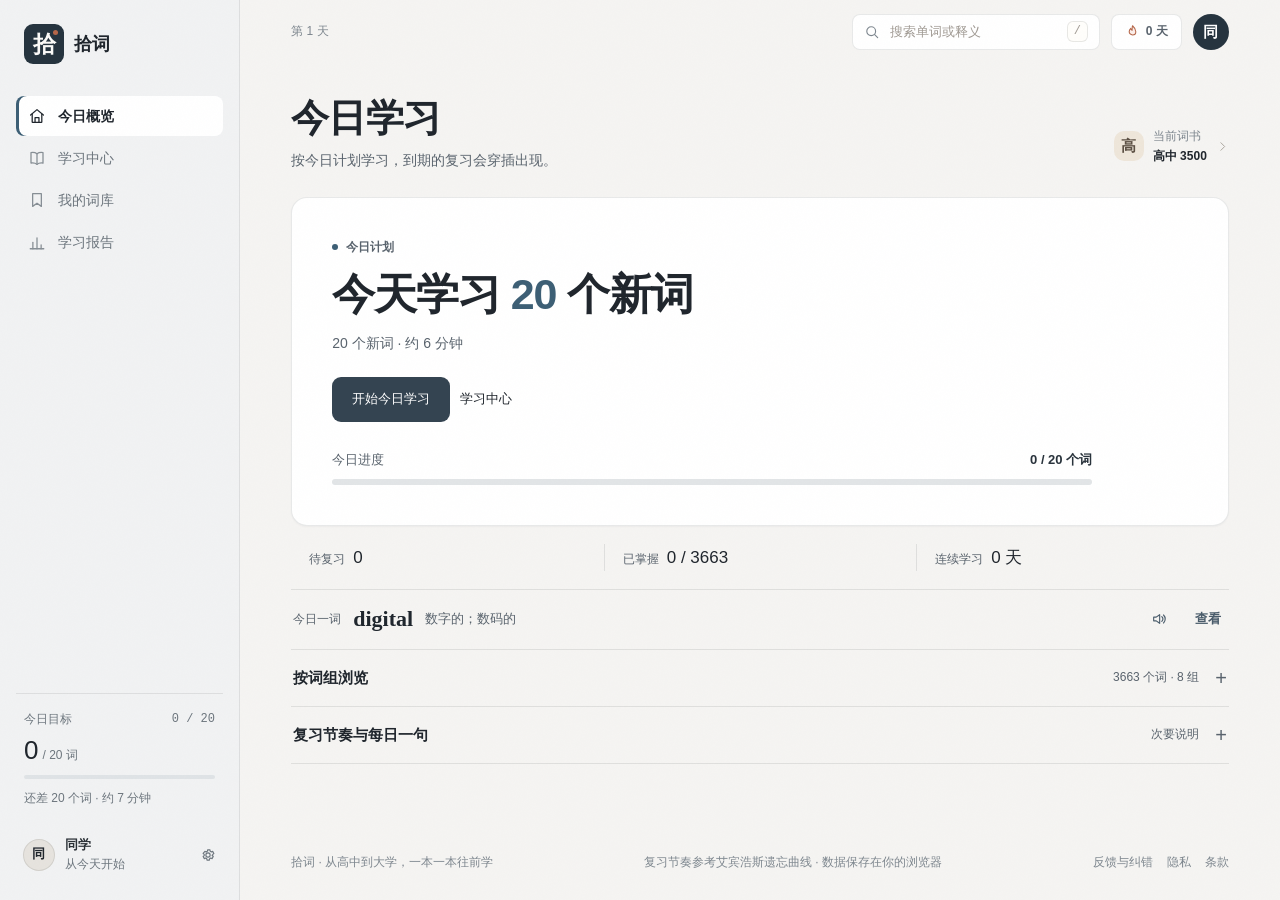
==== commit a00cf286: "refactor: unslop v37 interface" ====
--- a/index.html
+++ b/index.html
@@ -13,7 +13,7 @@
   <link rel="icon" href="assets/favicon.svg" type="image/svg+xml">
   <link rel="manifest" href="manifest.webmanifest">
   <link rel="apple-touch-icon" href="assets/apple-touch-icon.png">
-  <link rel="stylesheet" href="css/styles.css?v=36">
+  <link rel="stylesheet" href="css/styles.css?v=37">
   <script>
     (function () {
       try {
@@ -322,15 +322,15 @@
   <div id="overlayRoot"></div>
   <div class="toast-region" id="toastRegion" aria-live="polite" aria-atomic="true"></div>
 
-  <script src="js/product-analytics.js?v=36"></script>
-  <script src="js/premium-config.js?v=36"></script>
-  <script src="js/domain/state-schema.js?v=36"></script>
-  <script src="js/domain/srs-engine.js?v=36"></script>
-  <script src="js/storage/state-integrity.js?v=36"></script>
-  <script src="js/domain/entitlements.js?v=36"></script>
-  <script src="js/data.js?v=36"></script>
-  <script src="js/store.js?v=36"></script>
-  <script src="js/ui.js?v=36"></script>
-  <script src="js/app.js?v=36"></script>
+  <script src="js/product-analytics.js?v=37"></script>
+  <script src="js/premium-config.js?v=37"></script>
+  <script src="js/domain/state-schema.js?v=37"></script>
+  <script src="js/domain/srs-engine.js?v=37"></script>
+  <script src="js/storage/state-integrity.js?v=37"></script>
+  <script src="js/domain/entitlements.js?v=37"></script>
+  <script src="js/data.js?v=37"></script>
+  <script src="js/store.js?v=37"></script>
+  <script src="js/ui.js?v=37"></script>
+  <script src="js/app.js?v=37"></script>
 </body>
 </html>
--- a/css/styles.css
+++ b/css/styles.css
@@ -12040,3 +12040,846 @@
     padding-bottom: calc(116px + env(safe-area-inset-bottom));
   }
 }
+
+/* --------------------------------------------------------------------------
+   v37 unslop pass
+   Vocabulary workbook: cool paper, ink-blue controls, quiet chrome.
+   -------------------------------------------------------------------------- */
+
+:root {
+  --paper: #f5f4f2;
+  --paper-deep: #e8e7e3;
+  --card: #ffffff;
+  --cream: #fbfaf8;
+  --ink: #20262d;
+  --ink-soft: #59636d;
+  --muted: #7e878f;
+  --line: rgba(32, 38, 45, 0.1);
+  --line-strong: rgba(32, 38, 45, 0.18);
+
+  --green-950: #20272e;
+  --green-900: #29333c;
+  --green-800: #344451;
+  --green-700: #4a5c6b;
+  --green-500: #7d8a96;
+  --sage: #e9edf0;
+  --sage-soft: #f2f4f5;
+
+  --orange: #b56649;
+  --orange-deep: #96513a;
+  --orange-soft: #f2e4de;
+  --gold: #b28c54;
+  --gold-deep: #806439;
+  --gold-soft: #f1e9db;
+
+  --accent: #3d5f75;
+  --accent-soft: #e7edf2;
+  --sidebar-width: 240px;
+  --sidebar-surface: rgba(241, 242, 243, 0.96);
+  --sidebar-surface-deep: #e9ecef;
+  --sidebar-ink: #2b3137;
+  --sidebar-muted: #6d767e;
+  --sidebar-active: #ffffff;
+  --sidebar-line: rgba(43, 49, 55, 0.1);
+
+  --radius-lg: 18px;
+  --radius-md: 14px;
+  --radius-sm: 9px;
+  --shadow-card: 0 1px 2px rgba(32, 38, 45, 0.04);
+  --shadow-float: 0 10px 30px -24px rgba(32, 38, 45, 0.32);
+}
+
+body:not(.route-print) {
+  background: var(--paper);
+}
+
+.app-shell {
+  min-height: 100vh;
+}
+
+.sidebar {
+  padding: 24px 16px 18px;
+  color: var(--sidebar-ink);
+  border-right: 1px solid var(--sidebar-line);
+  background: var(--sidebar-surface);
+  box-shadow: none;
+  -webkit-backdrop-filter: none;
+  backdrop-filter: none;
+}
+
+.sidebar::before,
+.sidebar::after,
+.sidebar-branch {
+  display: none;
+}
+
+.brand {
+  gap: 10px;
+  margin: 0 8px 32px;
+  border-radius: 8px;
+}
+
+.brand__mark {
+  width: 40px;
+  height: 40px;
+  flex-basis: 40px;
+  border-radius: 9px;
+  background: #26343f;
+  box-shadow: none;
+}
+
+.brand__mark::after {
+  top: 6px;
+  right: 6px;
+  width: 5px;
+  height: 5px;
+}
+
+.brand__text strong {
+  color: var(--ink);
+  font-family: var(--font-sans);
+  font-size: 18px;
+  font-weight: 600;
+  letter-spacing: 0;
+}
+
+.main-nav {
+  gap: 2px;
+}
+
+.nav-item {
+  height: 40px;
+  margin: 0;
+  padding: 0 12px;
+  border-radius: 8px;
+  color: var(--sidebar-muted);
+  font-size: 14px;
+}
+
+.nav-item .icon {
+  width: 18px;
+  height: 18px;
+}
+
+.nav-item:hover {
+  color: var(--ink);
+  background: rgba(38, 52, 63, 0.06);
+  transform: none;
+}
+
+.nav-item.is-active {
+  color: var(--ink);
+  background: var(--sidebar-active);
+  box-shadow: inset 3px 0 0 var(--accent);
+}
+
+.sidebar__bottom {
+  gap: 8px;
+  margin-top: 16px;
+}
+
+.sidebar-goal {
+  padding: 16px 8px 12px;
+  border-top: 1px solid var(--sidebar-line);
+}
+
+.sidebar-goal__numbers strong {
+  color: var(--ink);
+  font-family: var(--font-sans);
+  font-size: 26px;
+  font-weight: 500;
+  font-variant-numeric: tabular-nums;
+}
+
+.sidebar-goal__track {
+  height: 4px;
+  border-radius: 4px;
+  background: #dfe3e6;
+}
+
+.sidebar-goal__track span,
+.daily-card__progress progress,
+.daily-card__progress progress::-webkit-progress-value,
+.daily-card__progress progress::-moz-progress-bar {
+  border-radius: 4px;
+  background: var(--accent);
+}
+
+.profile-chip {
+  padding: 8px 7px;
+  border-radius: 8px;
+}
+
+.profile-chip:hover {
+  background: rgba(255, 255, 255, 0.58);
+}
+
+.avatar {
+  border: 1px solid var(--line);
+  color: var(--ink);
+  background: #e6e3de;
+}
+
+.topbar {
+  top: 0;
+  height: 64px;
+  margin: 0;
+  padding: 0 var(--gutter);
+  border: 0;
+  border-bottom: 1px solid transparent;
+  border-radius: 0;
+  background: transparent;
+  box-shadow: none;
+  -webkit-backdrop-filter: none;
+  backdrop-filter: none;
+}
+
+.topbar.is-scrolled {
+  border-bottom-color: var(--line);
+  background: rgba(245, 244, 242, 0.94);
+  box-shadow: none;
+  -webkit-backdrop-filter: blur(12px);
+  backdrop-filter: blur(12px);
+}
+
+.topbar__date {
+  color: var(--muted);
+  font-size: 12px;
+}
+
+.global-search,
+.streak-pill,
+.avatar--top {
+  border: 1px solid var(--line);
+  background: #ffffff;
+  box-shadow: none;
+  -webkit-backdrop-filter: none;
+  backdrop-filter: none;
+}
+
+.global-search {
+  width: 248px;
+  height: 36px;
+  border-radius: 8px;
+}
+
+.streak-pill {
+  height: 36px;
+  border-radius: 8px;
+}
+
+.avatar--top {
+  width: 36px;
+  height: 36px;
+  border: 0;
+  background: #26343f;
+  color: #ffffff;
+}
+
+.page {
+  max-width: 1320px;
+  padding-top: 24px;
+  padding-bottom: 56px;
+  animation-duration: 0.3s;
+}
+
+.page-head {
+  margin: 8px 0 24px;
+}
+
+.page-head .eyebrow,
+.eyebrow {
+  display: none !important;
+}
+
+.page-title {
+  color: var(--ink);
+  font-family: var(--font-sans);
+  font-size: clamp(32px, 3.2vw, 40px);
+  font-weight: 600;
+  letter-spacing: -0.02em;
+  line-height: 1.18;
+}
+
+.page-head__desc {
+  max-width: 640px;
+  margin-top: 8px;
+  color: var(--ink-soft);
+  font-size: 14px;
+  line-height: 1.7;
+}
+
+.btn,
+.btn--primary,
+.btn--ghost,
+.btn--soft,
+.filter-chip,
+.memory-wall-switch,
+.memory-wall-option,
+.goal-preset {
+  border-radius: 9px;
+  box-shadow: none;
+}
+
+.btn {
+  font-weight: 500;
+}
+
+.btn:hover {
+  transform: none;
+  box-shadow: none;
+}
+
+.btn:active {
+  transform: scale(0.98);
+}
+
+.btn:hover .icon--shift {
+  transform: none;
+}
+
+.btn--primary {
+  color: #ffffff;
+  background: var(--green-800);
+}
+
+.btn--primary:hover {
+  background: var(--green-900);
+}
+
+.btn--ghost {
+  border-color: var(--line);
+  color: var(--ink);
+  background: #ffffff;
+}
+
+.btn--ghost:hover {
+  border-color: var(--line-strong);
+  background: #f8f8f7;
+}
+
+.pill,
+.filter-chip,
+.status-pill,
+.book-tags span {
+  border-radius: 6px;
+}
+
+.home-focus {
+  max-width: 1040px;
+}
+
+.home-focus .daily-card {
+  min-height: 0;
+  padding: clamp(28px, 3.6vw, 40px);
+  border: 1px solid var(--line);
+  border-radius: 16px;
+  background: #ffffff;
+  box-shadow: var(--shadow-card);
+  -webkit-backdrop-filter: none;
+  backdrop-filter: none;
+}
+
+.home-focus .daily-card--done {
+  background: #ffffff;
+}
+
+.daily-card__eyebrow,
+.home-focus .daily-card__eyebrow {
+  gap: 8px;
+  margin-bottom: 12px;
+  color: var(--ink-soft);
+  font-family: var(--font-sans);
+  font-size: 12px;
+  font-weight: 600;
+  letter-spacing: 0;
+  text-transform: none;
+}
+
+.live-dot {
+  width: 6px;
+  height: 6px;
+  background: var(--accent);
+}
+
+.live-dot::after {
+  display: none;
+}
+
+.home-focus .daily-card h2 {
+  max-width: 720px;
+  color: var(--ink);
+  font-family: var(--font-sans);
+  font-size: clamp(32px, 3.4vw, 43px);
+  font-weight: 600;
+  letter-spacing: -0.025em;
+  line-height: 1.2;
+}
+
+.home-focus .daily-card h2 em,
+.home-grid .daily-card h2 em {
+  color: var(--accent);
+  font-family: inherit;
+  font-size: inherit;
+  font-style: normal;
+  font-weight: inherit;
+  letter-spacing: inherit;
+}
+
+.home-focus .daily-card__meta,
+.daily-card__round {
+  color: var(--ink-soft);
+  font-size: 14px;
+}
+
+.home-secondary {
+  color: var(--ink);
+  font-weight: 500;
+}
+
+.home-focus .daily-card__progress {
+  max-width: none;
+  margin-top: 28px;
+}
+
+.daily-card__progress div {
+  color: var(--ink-soft);
+}
+
+.daily-card__progress progress {
+  height: 6px;
+  background: #e2e5e7;
+}
+
+.daily-card__progress progress::-webkit-progress-bar {
+  background: #e2e5e7;
+}
+
+.home-focus .stat-strip {
+  padding: 18px 0;
+  border-bottom: 1px solid var(--line);
+}
+
+.home-focus .stat-strip small {
+  color: var(--ink-soft);
+}
+
+.home-focus .stat-strip strong {
+  color: var(--ink);
+  font-family: var(--font-sans);
+  font-weight: 500;
+  font-variant-numeric: tabular-nums;
+}
+
+.home-daily-word {
+  min-height: 60px;
+  border-bottom-color: var(--line);
+}
+
+.home-daily-word strong {
+  font-family: var(--font-en);
+}
+
+.home-more > summary {
+  min-height: 56px;
+}
+
+.home-more > summary span,
+.study-details > summary span,
+.report-more > summary span {
+  color: var(--ink);
+  font-weight: 600;
+}
+
+.study-plan {
+  min-height: 236px;
+  padding: 32px;
+  border-radius: 16px;
+  background: #26343f;
+  box-shadow: none;
+}
+
+.study-plan::before,
+.study-plan::after {
+  display: none;
+}
+
+.study-plan h2 {
+  color: #ffffff;
+  font-family: var(--font-sans);
+  font-size: clamp(30px, 3.2vw, 40px);
+  font-weight: 600;
+  letter-spacing: -0.02em;
+}
+
+.study-plan h2 em {
+  color: #c5d9e6;
+  font-family: inherit;
+  font-size: inherit;
+  font-style: normal;
+  font-weight: inherit;
+}
+
+.dark-progress .progress-ring__value {
+  stroke: #adc6d5;
+}
+
+.dark-progress__inner strong {
+  font-family: var(--font-sans);
+  font-weight: 500;
+}
+
+.dark-progress__inner span {
+  color: rgba(255, 255, 255, 0.58);
+  font-size: 12px;
+  letter-spacing: 0;
+}
+
+.study-plan__breakdown {
+  color: rgba(255, 255, 255, 0.58);
+  font-size: 12px;
+}
+
+.study-plan__breakdown .dot {
+  background: #adc6d5;
+}
+
+.study-plan__desc {
+  max-width: 620px;
+  color: rgba(255, 255, 255, 0.64);
+  font-size: 14px;
+}
+
+.study-plan .btn--primary {
+  color: var(--ink);
+  background: #ffffff;
+  box-shadow: none;
+}
+
+.study-plan .btn--primary:hover {
+  background: #f2f3f4;
+}
+
+.training-panel,
+.report-panel,
+.book-card,
+.unit-card,
+.mode-card,
+.library-progress-card,
+.quiz-card {
+  border: 1px solid var(--line);
+  border-radius: 14px;
+  background: #ffffff;
+  box-shadow: none;
+}
+
+.training-panel {
+  margin-top: 24px;
+}
+
+.report-stats,
+.learned-summary {
+  border-color: var(--line);
+}
+
+.report-stat__value,
+.stat-item__value {
+  color: var(--ink);
+  font-family: var(--font-sans);
+  font-weight: 500;
+  font-variant-numeric: tabular-nums;
+}
+
+.report-panel h2,
+.training-panel h2,
+.empty-state h3,
+.quiz-score__copy strong {
+  font-family: var(--font-sans);
+  font-weight: 600;
+  letter-spacing: 0;
+}
+
+.memory-wall-promo {
+  grid-template-columns: minmax(0, 1fr) 172px;
+  gap: 24px;
+  padding: 24px 26px;
+  border: 1px solid var(--line);
+  border-radius: 16px;
+  background: #ffffff;
+  box-shadow: none;
+  -webkit-backdrop-filter: none;
+  backdrop-filter: none;
+}
+
+.memory-wall-promo__copy > span {
+  color: var(--ink-soft);
+  font-size: 12px;
+  font-weight: 600;
+}
+
+.memory-wall-promo h2 {
+  margin: 4px 0 6px;
+  color: var(--ink);
+  font-family: var(--font-sans);
+  font-size: clamp(25px, 2.4vw, 32px);
+  font-weight: 600;
+  letter-spacing: -0.02em;
+}
+
+.memory-wall-promo p {
+  color: var(--ink-soft);
+  font-size: 14px;
+}
+
+.memory-wall-promo__sample {
+  width: 156px;
+  min-height: 104px;
+  border: 1px solid var(--line-strong);
+  border-radius: 10px;
+  background: #fbfaf8;
+  box-shadow: none;
+  transform: none;
+}
+
+.memory-wall-promo__sample strong {
+  font-family: var(--font-en);
+  font-weight: 600;
+}
+
+.memory-wall-command {
+  border: 1px solid var(--line);
+  border-radius: 14px;
+  background: #ffffff;
+  box-shadow: none;
+  -webkit-backdrop-filter: none;
+  backdrop-filter: none;
+}
+
+.memory-wall-command__main {
+  padding: 20px 20px 20px 24px;
+}
+
+.memory-wall-command__main strong {
+  color: var(--ink);
+  font-family: var(--font-sans);
+  font-size: 22px;
+  font-weight: 600;
+  letter-spacing: -0.01em;
+}
+
+.memory-wall-command__main span {
+  color: var(--ink-soft);
+}
+
+.memory-wall-print-btn {
+  min-width: 232px;
+  min-height: 48px;
+  border-radius: 9px;
+  box-shadow: none;
+}
+
+.memory-wall-lock {
+  background: #f7f8f8;
+}
+
+.memory-wall-license-link {
+  color: var(--accent);
+}
+
+.memory-wall-settings {
+  border-color: var(--line);
+}
+
+.memory-wall-settings > summary {
+  min-height: 56px;
+  padding: 0 4px;
+}
+
+.memory-wall-settings > summary span {
+  color: var(--ink);
+}
+
+.memory-wall-settings > summary strong,
+.memory-wall-settings > summary i {
+  color: var(--ink-soft);
+}
+
+.memory-wall-controls {
+  background: transparent;
+  box-shadow: none;
+  -webkit-backdrop-filter: none;
+  backdrop-filter: none;
+}
+
+.memory-wall-option,
+.memory-wall-switch,
+.filter-chip {
+  border: 1px solid var(--line);
+  background: #ffffff;
+  color: var(--ink-soft);
+}
+
+.memory-wall-option.is-active,
+.memory-wall-switch.is-active {
+  border-color: #aebec9;
+  background: var(--accent-soft);
+  color: var(--ink);
+  box-shadow: none;
+}
+
+.filter-chip.is-active {
+  border-color: var(--green-800);
+  background: var(--green-800);
+  color: #ffffff;
+}
+
+.memory-wall-stage {
+  padding: 20px;
+  border: 1px solid var(--line);
+  border-radius: 16px;
+  background: #e9ecee;
+  box-shadow: none;
+  -webkit-backdrop-filter: none;
+  backdrop-filter: none;
+}
+
+.memory-wall-stage__head strong {
+  color: var(--ink);
+  font-weight: 600;
+}
+
+.memory-wall-stage__head span {
+  color: var(--ink-soft);
+}
+
+.memory-wall-page {
+  border-color: rgba(32, 38, 45, 0.12);
+  box-shadow: 0 2px 8px rgba(32, 38, 45, 0.06);
+}
+
+.memory-wall-card__example p {
+  font-style: normal;
+}
+
+.memory-wall-card__word,
+.memory-wall-promo__sample strong,
+.home-daily-word strong,
+.word-of-day h3,
+.word-detail__title-row h2,
+.word-card__hero h1,
+.book-cover__mark {
+  font-family: var(--font-en);
+  letter-spacing: 0;
+}
+
+.quote-card blockquote p {
+  font-style: normal;
+}
+
+.mobile-nav {
+  border: 1px solid var(--line);
+  border-radius: 12px;
+  background: rgba(255, 255, 255, 0.88);
+  box-shadow: 0 8px 24px -18px rgba(32, 38, 45, 0.3);
+  -webkit-backdrop-filter: blur(16px);
+  backdrop-filter: blur(16px);
+}
+
+.site-footer {
+  color: var(--muted);
+}
+
+@media (max-width: 1240px) {
+  :root {
+    --sidebar-width: 228px;
+  }
+}
+
+@media (max-width: 700px) {
+  .topbar {
+    top: 0;
+    height: 56px;
+    margin: 0;
+    padding: 0 16px;
+    border-bottom: 1px solid var(--line);
+    border-radius: 0;
+    background: var(--paper);
+    -webkit-backdrop-filter: none;
+    backdrop-filter: none;
+  }
+
+  .mobile-brand {
+    flex: 0 0 auto;
+    white-space: nowrap;
+  }
+
+  .topbar__actions {
+    gap: 8px;
+    flex: 0 0 auto;
+  }
+
+  .global-search {
+    width: 36px;
+    height: 36px;
+    min-width: 36px;
+    justify-content: center;
+    padding: 0;
+  }
+
+  .global-search input,
+  .global-search kbd,
+  .global-search .search-suggest {
+    display: none;
+  }
+
+  .mobile-brand__mark {
+    width: 30px;
+    height: 30px;
+    flex-basis: 30px;
+    border-radius: 7px;
+    background: #26343f;
+  }
+
+  .page {
+    padding: 20px 16px 104px;
+  }
+
+  .home-focus .daily-card {
+    padding: 22px;
+    border-radius: 14px;
+  }
+
+  .home-focus .daily-card h2 {
+    font-size: clamp(28px, 8vw, 36px);
+  }
+
+  .study-plan {
+    padding: 24px 20px;
+    border-radius: 14px;
+  }
+
+  .memory-wall-promo {
+    padding: 20px;
+    border-radius: 14px;
+  }
+
+  .memory-wall-command {
+    border-radius: 14px;
+  }
+
+  .memory-wall-command__main {
+    padding: 16px;
+  }
+
+  .memory-wall-stage {
+    border-radius: 14px;
+  }
+
+  .mobile-nav {
+    right: 8px;
+    bottom: calc(8px + env(safe-area-inset-bottom));
+    left: 8px;
+    height: 58px;
+    border-radius: 12px;
+  }
+}
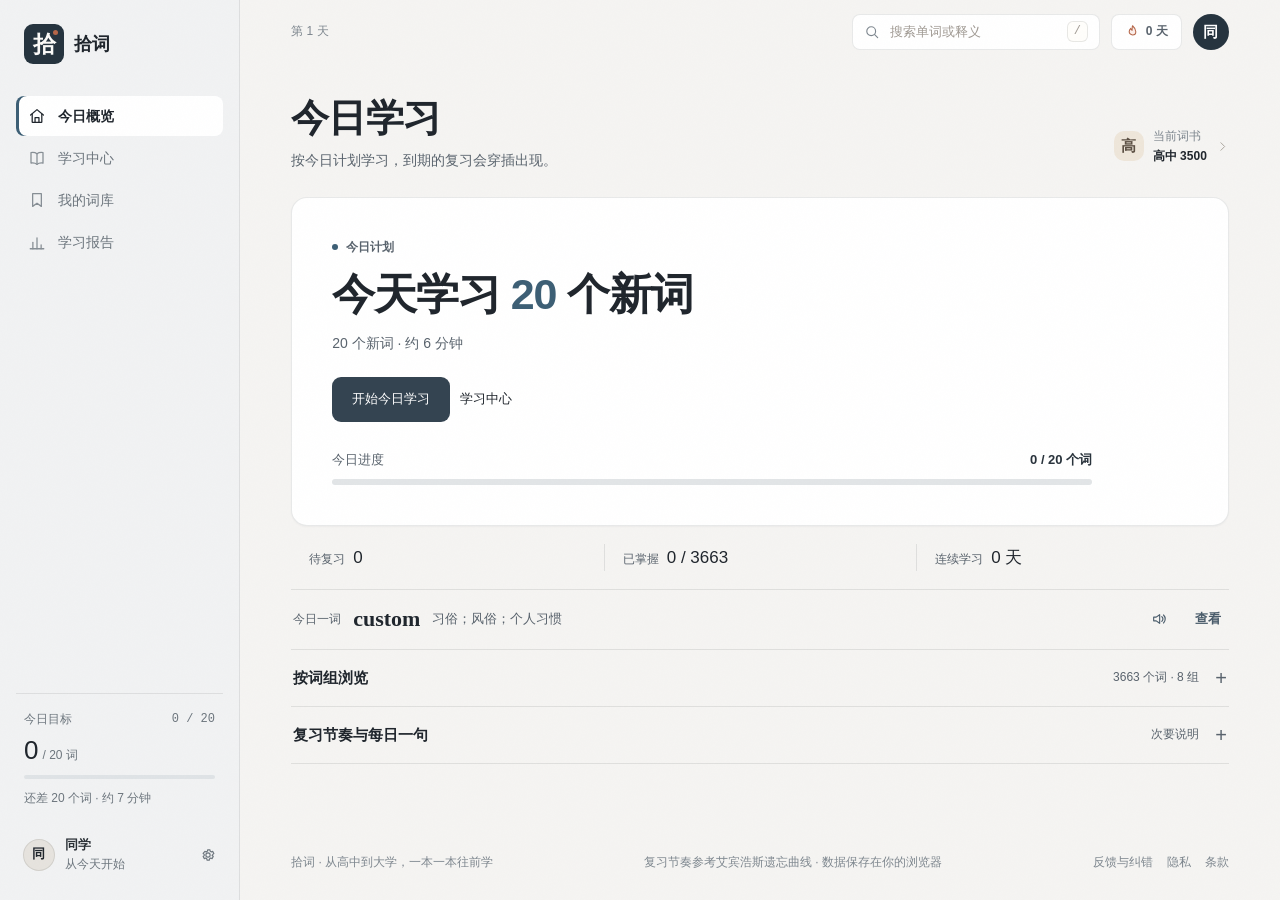
==== commit b5859f18: "perf: render shell before loading book" ====
--- a/index.html
+++ b/index.html
@@ -3,7 +3,7 @@
 <head>
   <meta charset="UTF-8">
   <meta name="viewport" content="width=device-width, initial-scale=1, viewport-fit=cover">
-  <meta name="theme-color" content="#F5F1E8">
+  <meta name="theme-color" content="#F5F4F2">
   <meta http-equiv="Cache-Control" content="no-store, max-age=0">
   <meta name="description" content="拾词 · 为高中生打造的中英文词汇学习站。高中英语 3500、高中文言重点字词 1200、雅思与四六级词书，自动保存学习记录，按遗忘曲线安排复习。">
   <meta name="apple-mobile-web-app-capable" content="yes">
@@ -13,7 +13,7 @@
   <link rel="icon" href="assets/favicon.svg" type="image/svg+xml">
   <link rel="manifest" href="manifest.webmanifest">
   <link rel="apple-touch-icon" href="assets/apple-touch-icon.png">
-  <link rel="stylesheet" href="css/styles.css?v=37">
+  <link rel="stylesheet" href="css/styles.css?v=39">
   <script>
     (function () {
       try {
@@ -322,15 +322,15 @@
   <div id="overlayRoot"></div>
   <div class="toast-region" id="toastRegion" aria-live="polite" aria-atomic="true"></div>
 
-  <script src="js/product-analytics.js?v=37"></script>
-  <script src="js/premium-config.js?v=37"></script>
-  <script src="js/domain/state-schema.js?v=37"></script>
-  <script src="js/domain/srs-engine.js?v=37"></script>
-  <script src="js/storage/state-integrity.js?v=37"></script>
-  <script src="js/domain/entitlements.js?v=37"></script>
-  <script src="js/data.js?v=37"></script>
-  <script src="js/store.js?v=37"></script>
-  <script src="js/ui.js?v=37"></script>
-  <script src="js/app.js?v=37"></script>
+  <script src="js/product-analytics.js?v=39"></script>
+  <script src="js/premium-config.js?v=39"></script>
+  <script src="js/domain/state-schema.js?v=39"></script>
+  <script src="js/domain/srs-engine.js?v=39"></script>
+  <script src="js/storage/state-integrity.js?v=39"></script>
+  <script src="js/domain/entitlements.js?v=39"></script>
+  <script src="js/data.js?v=39"></script>
+  <script src="js/store.js?v=39"></script>
+  <script src="js/ui.js?v=39"></script>
+  <script src="js/app.js?v=39"></script>
 </body>
 </html>
--- a/css/styles.css
+++ b/css/styles.css
@@ -12883,3 +12883,128 @@
     border-radius: 12px;
   }
 }
+
+/* --------------------------------------------------------------------------
+   v39 progressive startup
+   The application shell is interactive before the book payload arrives.
+   -------------------------------------------------------------------------- */
+
+.startup-state {
+  display: grid;
+  max-width: 1040px;
+  min-height: 280px;
+  align-content: center;
+  gap: 16px;
+  padding: 32px;
+  border: 1px solid var(--line);
+  border-radius: 16px;
+  background: #ffffff;
+  box-shadow: var(--shadow-card);
+}
+
+.startup-state__status {
+  display: flex;
+  align-items: center;
+  gap: 10px;
+  color: var(--ink-soft);
+  font-size: 13px;
+}
+
+.startup-state__status i {
+  width: 7px;
+  height: 7px;
+  flex: 0 0 7px;
+  border-radius: 50%;
+  background: var(--accent);
+}
+
+.startup-state__status strong {
+  color: var(--ink);
+  font-size: 14px;
+  font-weight: 600;
+}
+
+.startup-state__status span {
+  margin-left: auto;
+  color: var(--muted);
+}
+
+.startup-state__line {
+  width: min(420px, 72%);
+  height: 14px;
+  border-radius: 4px;
+  background: #eceff1;
+}
+
+.startup-state__line--wide {
+  width: min(620px, 90%);
+  height: 36px;
+  margin-top: 4px;
+}
+
+.startup-state__actions {
+  display: flex;
+  gap: 8px;
+  margin-top: 8px;
+}
+
+.startup-state__actions span {
+  width: 116px;
+  height: 42px;
+  border-radius: 9px;
+  background: #eceff1;
+}
+
+.startup-state__actions span:first-child {
+  background: var(--green-800);
+}
+
+.startup-state.is-error {
+  min-height: 220px;
+}
+
+.startup-state.is-error strong {
+  color: var(--ink);
+  font-family: var(--font-sans);
+  font-size: 22px;
+  font-weight: 600;
+}
+
+.startup-state.is-error p {
+  max-width: 560px;
+  margin: 0;
+  color: var(--ink-soft);
+  font-size: 14px;
+  line-height: 1.7;
+}
+
+.startup-state.is-error .btn {
+  width: fit-content;
+  margin-top: 4px;
+}
+
+@media (max-width: 700px) {
+  .startup-state {
+    min-height: 240px;
+    padding: 22px 20px;
+    border-radius: 14px;
+  }
+
+  .startup-state__status {
+    flex-wrap: wrap;
+  }
+
+  .startup-state__status span {
+    width: 100%;
+    margin-left: 17px;
+  }
+
+  .startup-state__line {
+    width: 88%;
+  }
+
+  .startup-state__line--wide {
+    width: 100%;
+    height: 30px;
+  }
+}
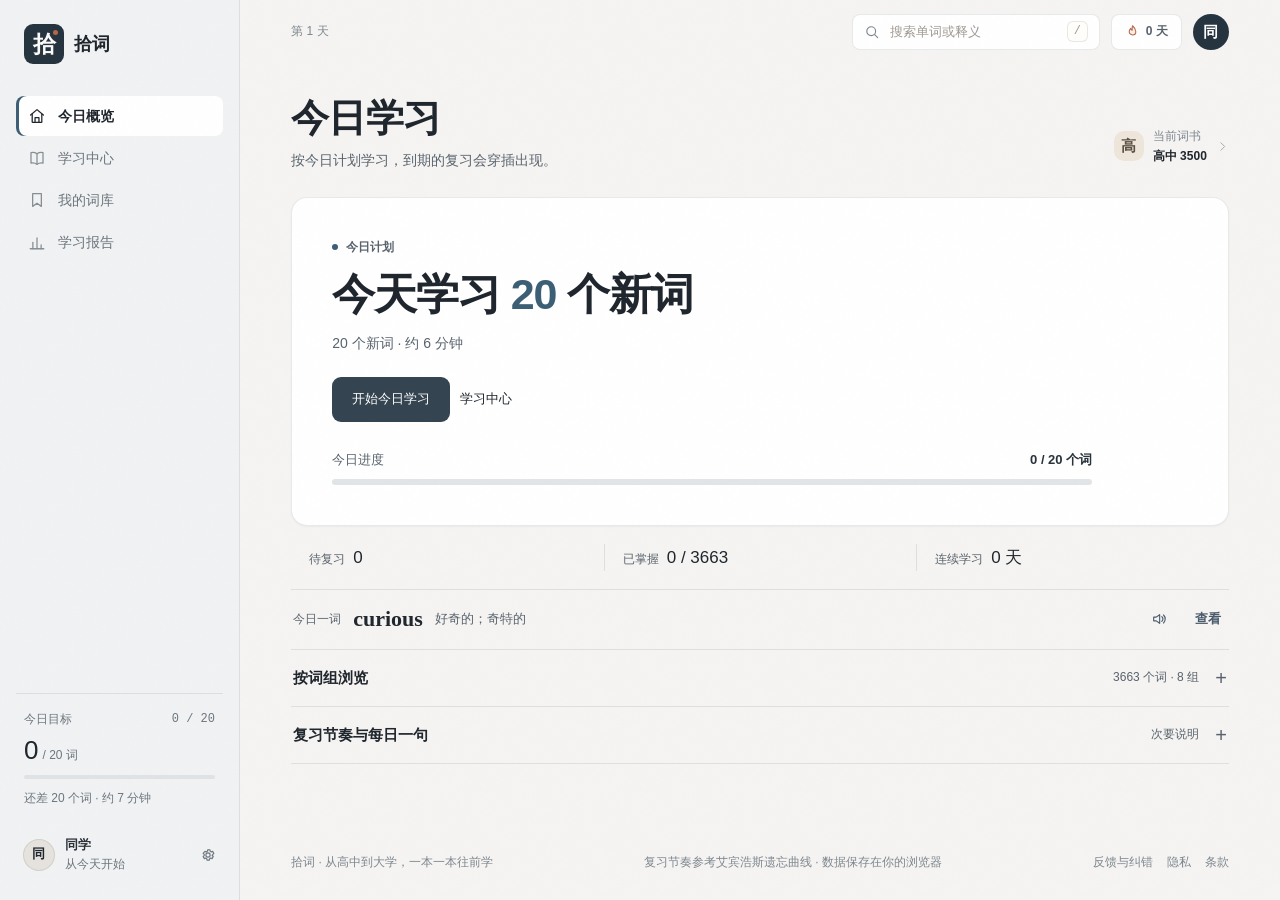
==== commit 9b52c3c6: "perf: paint static shell before app scripts" ====
--- a/index.html
+++ b/index.html
@@ -13,7 +13,7 @@
   <link rel="icon" href="assets/favicon.svg" type="image/svg+xml">
   <link rel="manifest" href="manifest.webmanifest">
   <link rel="apple-touch-icon" href="assets/apple-touch-icon.png">
-  <link rel="stylesheet" href="css/styles.css?v=39">
+  <link rel="stylesheet" href="css/styles.css?v=40">
   <script>
     (function () {
       try {
@@ -291,7 +291,20 @@
         </div>
       </header>
 
-      <main class="page" id="page" tabindex="-1"></main>
+      <main class="page" id="page" tabindex="-1">
+        <header class="page-head">
+          <div>
+            <h1 class="page-title" id="initialShellTitle">今日学习</h1>
+            <p class="page-head__desc">页面已打开，正在后台载入词书。</p>
+          </div>
+        </header>
+        <section class="startup-state" aria-busy="true" aria-label="正在载入词书">
+          <div class="startup-state__status"><i></i><strong>正在准备今天的词</strong><span>页面框架已可用</span></div>
+          <div class="startup-state__line startup-state__line--wide"></div>
+          <div class="startup-state__line"></div>
+          <div class="startup-state__actions"><span></span><span></span></div>
+        </section>
+      </main>
       <footer class="site-footer">
         <span>拾词 · 从高中到大学，一本一本往前学</span>
         <span>复习节奏参考艾宾浩斯遗忘曲线 · 数据保存在你的浏览器</span>
@@ -322,15 +335,37 @@
   <div id="overlayRoot"></div>
   <div class="toast-region" id="toastRegion" aria-live="polite" aria-atomic="true"></div>
 
-  <script src="js/product-analytics.js?v=39"></script>
-  <script src="js/premium-config.js?v=39"></script>
-  <script src="js/domain/state-schema.js?v=39"></script>
-  <script src="js/domain/srs-engine.js?v=39"></script>
-  <script src="js/storage/state-integrity.js?v=39"></script>
-  <script src="js/domain/entitlements.js?v=39"></script>
-  <script src="js/data.js?v=39"></script>
-  <script src="js/store.js?v=39"></script>
-  <script src="js/ui.js?v=39"></script>
-  <script src="js/app.js?v=39"></script>
+  <script>
+    (function () {
+      var titles = { home: '今日学习', study: '学习中心', library: '我的词库', books: '词书书架', report: '学习报告', print: '记忆墙打印包' };
+      var route = (location.hash || '#home').replace(/^#/, '').split('?')[0] || 'home';
+      var title = titles[route] || titles.home;
+      var screen = document.getElementById('bootScreen');
+      var titleNode = document.getElementById('initialShellTitle');
+      if (titleNode) titleNode.textContent = title;
+      document.title = '拾词 · ' + title;
+      document.querySelectorAll('[data-nav]').forEach(function (link) {
+        var active = link.getAttribute('data-nav') === route;
+        link.classList.toggle('is-active', active);
+        if (active) link.setAttribute('aria-current', 'page');
+      });
+      if (screen) {
+        screen.classList.add('is-hiding');
+        screen.hidden = true;
+      }
+      window.__SHICI_STATIC_SHELL_AT__ = performance.now();
+      try { performance.mark('shici-static-shell-ready'); } catch (error) {}
+    })();
+  </script>
+  <script defer src="js/product-analytics.js?v=40"></script>
+  <script defer src="js/premium-config.js?v=40"></script>
+  <script defer src="js/domain/state-schema.js?v=40"></script>
+  <script defer src="js/domain/srs-engine.js?v=40"></script>
+  <script defer src="js/storage/state-integrity.js?v=40"></script>
+  <script defer src="js/domain/entitlements.js?v=40"></script>
+  <script defer src="js/data.js?v=40"></script>
+  <script defer src="js/store.js?v=40"></script>
+  <script defer src="js/ui.js?v=40"></script>
+  <script defer src="js/app.js?v=40"></script>
 </body>
 </html>
--- a/css/styles.css
+++ b/css/styles.css
@@ -12885,7 +12885,7 @@
 }
 
 /* --------------------------------------------------------------------------
-   v39 progressive startup
+   v40 progressive startup
    The application shell is interactive before the book payload arrives.
    -------------------------------------------------------------------------- */
 
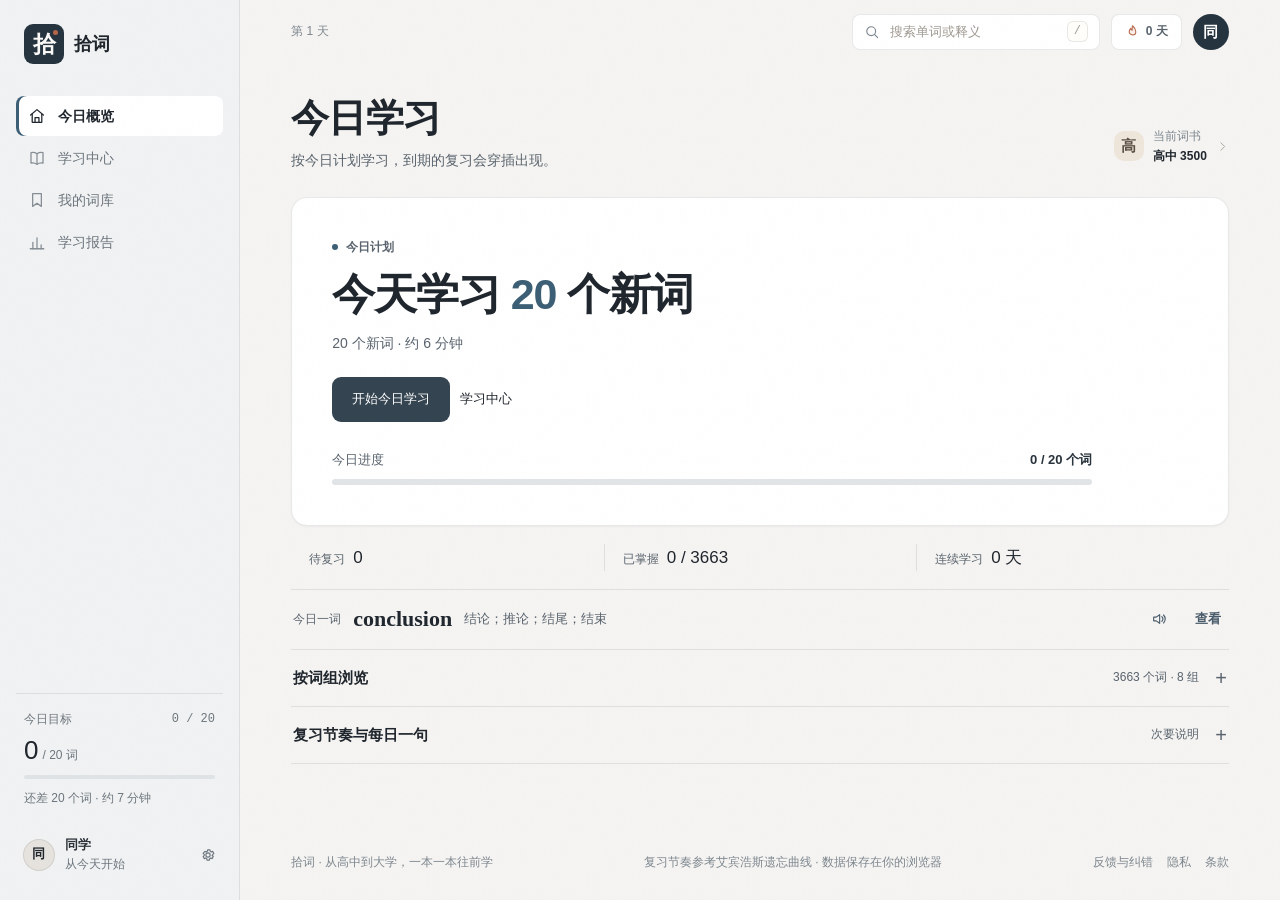
==== commit 91a025da: "perf: inline critical startup shell" ====
--- a/index.html
+++ b/index.html
@@ -13,7 +13,58 @@
   <link rel="icon" href="assets/favicon.svg" type="image/svg+xml">
   <link rel="manifest" href="manifest.webmanifest">
   <link rel="apple-touch-icon" href="assets/apple-touch-icon.png">
-  <link rel="stylesheet" href="css/styles.css?v=40">
+  <style id="criticalShellStyles">
+    :root{--paper:#f5f4f2;--ink:#20262d;--ink-soft:#59636d;--line:rgba(32,38,45,.1);--accent:#3d5f75}
+    [hidden]{display:none!important}
+    html{background:var(--paper)}
+    body{margin:0;background:var(--paper);color:var(--ink);font-family:-apple-system,BlinkMacSystemFont,"SF Pro SC","PingFang SC","Hiragino Sans GB","Microsoft YaHei",sans-serif}
+    .svg-sprite{position:absolute;width:0;height:0;overflow:hidden}
+    .app-shell{display:flex;min-height:100vh}
+    .sidebar{position:fixed;inset:0 auto 0 0;z-index:30;display:flex;width:240px;flex-direction:column;padding:24px 16px 18px;border-right:1px solid var(--line);background:#f1f2f3}
+    .sidebar__top{flex:1}.sidebar__bottom{display:flex;flex-direction:column;gap:8px}
+    .brand{display:flex;align-items:center;gap:10px;margin:0 8px 32px;color:inherit;text-decoration:none}
+    .brand__mark{display:grid;place-items:center;width:40px;height:40px;border-radius:9px;background:#26343f;color:#fff;font-size:20px;font-weight:600}
+    .brand__text strong{display:block;font-size:18px;font-weight:600}.brand__text small{display:none}
+    .main-nav{display:flex;flex-direction:column;gap:2px}
+    .nav-item{display:flex;height:40px;align-items:center;gap:12px;padding:0 12px;border-radius:8px;color:var(--ink-soft);font-size:14px;text-decoration:none}
+    .nav-item.is-active{background:#fff;color:var(--ink);box-shadow:inset 3px 0 0 var(--accent)}
+    .nav-item .icon{width:18px;height:18px}.nav-bubble{margin-left:auto}
+    .main-shell{min-width:0;flex:1;margin-left:240px}
+    .topbar{display:flex;height:64px;align-items:center;justify-content:space-between;padding:0 32px}
+    .topbar__left,.topbar__actions{display:flex;align-items:center;gap:10px}
+    .topbar__date{margin:0;color:var(--ink-soft);font-size:12px}.mobile-brand{display:none}
+    .global-search{display:flex;width:248px;height:36px;align-items:center;gap:8px;padding:0 11px;border:1px solid var(--line);border-radius:8px;background:#fff}
+    .global-search input{min-width:0;flex:1;border:0;outline:0;background:transparent;color:var(--ink)}.global-search kbd{font-size:10px}
+    .avatar--top{width:36px;height:36px;border:0;border-radius:50%;background:#26343f;color:#fff}
+    .page{width:100%;max-width:1320px;margin:0 auto;padding:24px 32px 56px}
+    .page-head{margin:8px 0 24px}.page-title{margin:0;font-size:clamp(32px,3.2vw,40px);font-weight:600;letter-spacing:-.02em;line-height:1.18}
+    .page-head__desc{max-width:640px;margin:8px 0 0;color:var(--ink-soft);font-size:14px;line-height:1.7}
+    .startup-state{display:grid;max-width:1040px;min-height:280px;align-content:center;gap:16px;padding:32px;border:1px solid var(--line);border-radius:16px;background:#fff}
+    .startup-state__status{display:flex;align-items:center;gap:10px;color:var(--ink-soft);font-size:13px}
+    .startup-state__status i{width:7px;height:7px;flex:0 0 7px;border-radius:50%;background:var(--accent)}
+    .startup-state__status strong{color:var(--ink);font-size:14px}.startup-state__status span{margin-left:auto;color:#7e878f}
+    .startup-state__line{width:min(420px,72%);height:14px;border-radius:4px;background:#eceff1}
+    .startup-state__line--wide{width:min(620px,90%);height:36px;margin-top:4px}
+    .startup-state__actions{display:flex;gap:8px;margin-top:8px}.startup-state__actions span{width:116px;height:42px;border-radius:9px;background:#eceff1}.startup-state__actions span:first-child{background:#344451}
+    .mobile-nav{display:none}
+    @media(max-width:980px){.sidebar{display:none}.main-shell{margin-left:0}.mobile-brand{display:flex;align-items:center;gap:8px;color:var(--ink);text-decoration:none}.mobile-brand__mark{display:grid;width:30px;height:30px;place-items:center;border-radius:7px;background:#26343f;color:#fff}}
+    @media(max-width:700px){.topbar{height:56px;padding:0 16px}.global-search{width:36px;padding:0;justify-content:center}.global-search input,.global-search kbd{display:none}.page{padding:20px 16px 104px}.page-title{font-size:32px}.startup-state{min-height:240px;padding:22px 20px;border-radius:14px}.startup-state__status{flex-wrap:wrap}.startup-state__status span{width:100%;margin-left:17px}.startup-state__line{width:88%}.startup-state__line--wide{width:100%;height:30px}.mobile-nav{position:fixed;right:8px;bottom:calc(8px + env(safe-area-inset-bottom));left:8px;display:grid;height:58px;grid-template-columns:repeat(4,1fr);border:1px solid var(--line);border-radius:12px;background:rgba(255,255,255,.92)}}
+  </style>
+  <script>
+    window.__SHICI_STYLE_READY__ = new Promise(function (resolve) {
+      var settled = false;
+      function finish() {
+        if (settled) return;
+        settled = true;
+        resolve();
+      }
+      window.__SHICI_STYLE_READY_RESOLVE__ = finish;
+      window.setTimeout(finish, 6000);
+    });
+  </script>
+  <link rel="preload" href="css/styles.css?v=41" as="style">
+  <link id="appStyles" rel="stylesheet" href="css/styles.css?v=41" media="print" onload="this.media='all';this.dataset.loaded='true';window.__SHICI_STYLE_READY_RESOLVE__&&window.__SHICI_STYLE_READY_RESOLVE__()" onerror="window.__SHICI_STYLE_READY_RESOLVE__&&window.__SHICI_STYLE_READY_RESOLVE__()">
+  <noscript><link rel="stylesheet" href="css/styles.css?v=41"></noscript>
   <script>
     (function () {
       try {
@@ -201,7 +252,7 @@
   </svg>
 
 
-  <div class="boot-screen" id="bootScreen">
+  <div class="boot-screen" id="bootScreen" hidden>
     <div class="boot-screen__inner">
       <div class="boot-screen__mark">拾</div>
       <p class="boot-screen__eyebrow">WORD BY WORD</p>
@@ -357,15 +408,15 @@
       try { performance.mark('shici-static-shell-ready'); } catch (error) {}
     })();
   </script>
-  <script defer src="js/product-analytics.js?v=40"></script>
-  <script defer src="js/premium-config.js?v=40"></script>
-  <script defer src="js/domain/state-schema.js?v=40"></script>
-  <script defer src="js/domain/srs-engine.js?v=40"></script>
-  <script defer src="js/storage/state-integrity.js?v=40"></script>
-  <script defer src="js/domain/entitlements.js?v=40"></script>
-  <script defer src="js/data.js?v=40"></script>
-  <script defer src="js/store.js?v=40"></script>
-  <script defer src="js/ui.js?v=40"></script>
-  <script defer src="js/app.js?v=40"></script>
+  <script defer src="js/product-analytics.js?v=41"></script>
+  <script defer src="js/premium-config.js?v=41"></script>
+  <script defer src="js/domain/state-schema.js?v=41"></script>
+  <script defer src="js/domain/srs-engine.js?v=41"></script>
+  <script defer src="js/storage/state-integrity.js?v=41"></script>
+  <script defer src="js/domain/entitlements.js?v=41"></script>
+  <script defer src="js/data.js?v=41"></script>
+  <script defer src="js/store.js?v=41"></script>
+  <script defer src="js/ui.js?v=41"></script>
+  <script defer src="js/app.js?v=41"></script>
 </body>
 </html>
--- a/css/styles.css
+++ b/css/styles.css
@@ -12885,7 +12885,7 @@
 }
 
 /* --------------------------------------------------------------------------
-   v40 progressive startup
+   v41 progressive startup
    The application shell is interactive before the book payload arrives.
    -------------------------------------------------------------------------- */
 
--- a/css/styles.css
+++ b/css/styles.css
@@ -12885,7 +12885,7 @@
 }
 
 /* --------------------------------------------------------------------------
-   v40 progressive startup
+   v41 progressive startup
    The application shell is interactive before the book payload arrives.
    -------------------------------------------------------------------------- */
 
--- a/css/styles.css
+++ b/css/styles.css
@@ -12885,7 +12885,7 @@
 }
 
 /* --------------------------------------------------------------------------
-   v40 progressive startup
+   v41 progressive startup
    The application shell is interactive before the book payload arrives.
    -------------------------------------------------------------------------- */
 
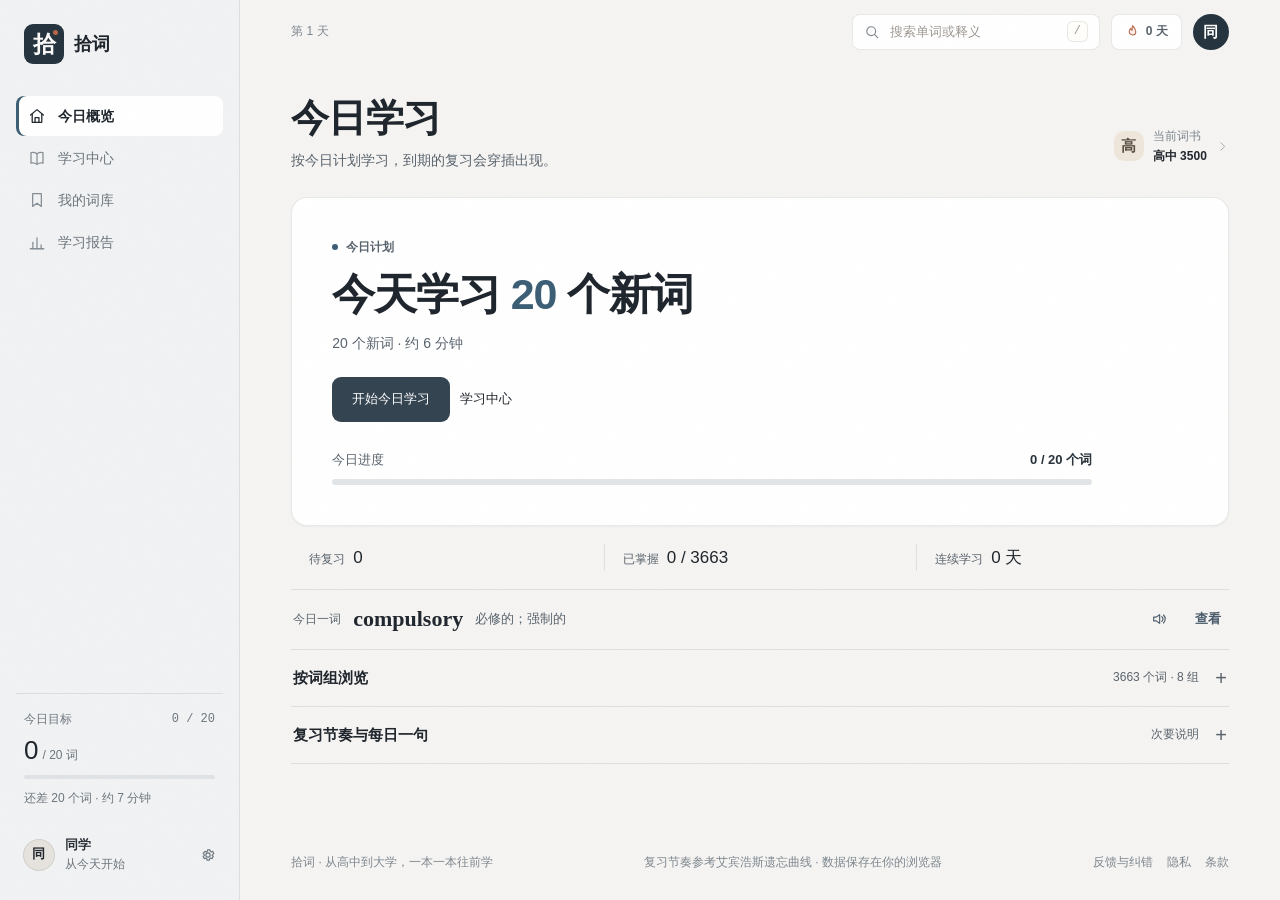
==== commit 71a94e50: "fix: stabilize critical shell layout" ====
--- a/index.html
+++ b/index.html
@@ -15,13 +15,16 @@
   <link rel="apple-touch-icon" href="assets/apple-touch-icon.png">
   <style id="criticalShellStyles">
     :root{--paper:#f5f4f2;--ink:#20262d;--ink-soft:#59636d;--line:rgba(32,38,45,.1);--accent:#3d5f75}
+    *,*::before,*::after{box-sizing:border-box}
     [hidden]{display:none!important}
     html{background:var(--paper)}
     body{margin:0;background:var(--paper);color:var(--ink);font-family:-apple-system,BlinkMacSystemFont,"SF Pro SC","PingFang SC","Hiragino Sans GB","Microsoft YaHei",sans-serif}
+    a{color:inherit;text-decoration:none}button{font:inherit}
     .svg-sprite{position:absolute;width:0;height:0;overflow:hidden}
+    .icon{display:block;width:18px;height:18px;fill:none;stroke:currentColor;stroke-width:1.7;stroke-linecap:round;stroke-linejoin:round}
     .app-shell{display:flex;min-height:100vh}
     .sidebar{position:fixed;inset:0 auto 0 0;z-index:30;display:flex;width:240px;flex-direction:column;padding:24px 16px 18px;border-right:1px solid var(--line);background:#f1f2f3}
-    .sidebar__top{flex:1}.sidebar__bottom{display:flex;flex-direction:column;gap:8px}
+    .sidebar__top{flex:1}.sidebar__bottom,.nav-label,.sidebar-branch{display:none}
     .brand{display:flex;align-items:center;gap:10px;margin:0 8px 32px;color:inherit;text-decoration:none}
     .brand__mark{display:grid;place-items:center;width:40px;height:40px;border-radius:9px;background:#26343f;color:#fff;font-size:20px;font-weight:600}
     .brand__text strong{display:block;font-size:18px;font-weight:600}.brand__text small{display:none}
@@ -35,6 +38,7 @@
     .topbar__date{margin:0;color:var(--ink-soft);font-size:12px}.mobile-brand{display:none}
     .global-search{display:flex;width:248px;height:36px;align-items:center;gap:8px;padding:0 11px;border:1px solid var(--line);border-radius:8px;background:#fff}
     .global-search input{min-width:0;flex:1;border:0;outline:0;background:transparent;color:var(--ink)}.global-search kbd{font-size:10px}
+    .streak-pill{display:flex;height:36px;align-items:center;gap:7px;padding:0 11px;border:1px solid var(--line);border-radius:8px;background:#fff;color:var(--ink)}
     .avatar--top{width:36px;height:36px;border:0;border-radius:50%;background:#26343f;color:#fff}
     .page{width:100%;max-width:1320px;margin:0 auto;padding:24px 32px 56px}
     .page-head{margin:8px 0 24px}.page-title{margin:0;font-size:clamp(32px,3.2vw,40px);font-weight:600;letter-spacing:-.02em;line-height:1.18}
@@ -46,7 +50,7 @@
     .startup-state__line{width:min(420px,72%);height:14px;border-radius:4px;background:#eceff1}
     .startup-state__line--wide{width:min(620px,90%);height:36px;margin-top:4px}
     .startup-state__actions{display:flex;gap:8px;margin-top:8px}.startup-state__actions span{width:116px;height:42px;border-radius:9px;background:#eceff1}.startup-state__actions span:first-child{background:#344451}
-    .mobile-nav{display:none}
+    .mobile-nav,.site-footer{display:none}
     @media(max-width:980px){.sidebar{display:none}.main-shell{margin-left:0}.mobile-brand{display:flex;align-items:center;gap:8px;color:var(--ink);text-decoration:none}.mobile-brand__mark{display:grid;width:30px;height:30px;place-items:center;border-radius:7px;background:#26343f;color:#fff}}
     @media(max-width:700px){.topbar{height:56px;padding:0 16px}.global-search{width:36px;padding:0;justify-content:center}.global-search input,.global-search kbd{display:none}.page{padding:20px 16px 104px}.page-title{font-size:32px}.startup-state{min-height:240px;padding:22px 20px;border-radius:14px}.startup-state__status{flex-wrap:wrap}.startup-state__status span{width:100%;margin-left:17px}.startup-state__line{width:88%}.startup-state__line--wide{width:100%;height:30px}.mobile-nav{position:fixed;right:8px;bottom:calc(8px + env(safe-area-inset-bottom));left:8px;display:grid;height:58px;grid-template-columns:repeat(4,1fr);border:1px solid var(--line);border-radius:12px;background:rgba(255,255,255,.92)}}
   </style>
@@ -62,9 +66,9 @@
       window.setTimeout(finish, 6000);
     });
   </script>
-  <link rel="preload" href="css/styles.css?v=41" as="style">
-  <link id="appStyles" rel="stylesheet" href="css/styles.css?v=41" media="print" onload="this.media='all';this.dataset.loaded='true';window.__SHICI_STYLE_READY_RESOLVE__&&window.__SHICI_STYLE_READY_RESOLVE__()" onerror="window.__SHICI_STYLE_READY_RESOLVE__&&window.__SHICI_STYLE_READY_RESOLVE__()">
-  <noscript><link rel="stylesheet" href="css/styles.css?v=41"></noscript>
+  <link rel="preload" href="css/styles.css?v=42" as="style">
+  <link id="appStyles" rel="stylesheet" href="css/styles.css?v=42" media="print" onload="this.media='all';this.dataset.loaded='true';window.__SHICI_STYLE_READY_RESOLVE__&&window.__SHICI_STYLE_READY_RESOLVE__()" onerror="window.__SHICI_STYLE_READY_RESOLVE__&&window.__SHICI_STYLE_READY_RESOLVE__()">
+  <noscript><link rel="stylesheet" href="css/styles.css?v=42"></noscript>
   <script>
     (function () {
       try {
@@ -408,15 +412,15 @@
       try { performance.mark('shici-static-shell-ready'); } catch (error) {}
     })();
   </script>
-  <script defer src="js/product-analytics.js?v=41"></script>
-  <script defer src="js/premium-config.js?v=41"></script>
-  <script defer src="js/domain/state-schema.js?v=41"></script>
-  <script defer src="js/domain/srs-engine.js?v=41"></script>
-  <script defer src="js/storage/state-integrity.js?v=41"></script>
-  <script defer src="js/domain/entitlements.js?v=41"></script>
-  <script defer src="js/data.js?v=41"></script>
-  <script defer src="js/store.js?v=41"></script>
-  <script defer src="js/ui.js?v=41"></script>
-  <script defer src="js/app.js?v=41"></script>
+  <script defer src="js/product-analytics.js?v=42"></script>
+  <script defer src="js/premium-config.js?v=42"></script>
+  <script defer src="js/domain/state-schema.js?v=42"></script>
+  <script defer src="js/domain/srs-engine.js?v=42"></script>
+  <script defer src="js/storage/state-integrity.js?v=42"></script>
+  <script defer src="js/domain/entitlements.js?v=42"></script>
+  <script defer src="js/data.js?v=42"></script>
+  <script defer src="js/store.js?v=42"></script>
+  <script defer src="js/ui.js?v=42"></script>
+  <script defer src="js/app.js?v=42"></script>
 </body>
 </html>
--- a/css/styles.css
+++ b/css/styles.css
@@ -12885,7 +12885,7 @@
 }
 
 /* --------------------------------------------------------------------------
-   v41 progressive startup
+   v42 progressive startup
    The application shell is interactive before the book payload arrives.
    -------------------------------------------------------------------------- */
 
--- a/css/styles.css
+++ b/css/styles.css
@@ -12885,7 +12885,7 @@
 }
 
 /* --------------------------------------------------------------------------
-   v41 progressive startup
+   v42 progressive startup
    The application shell is interactive before the book payload arrives.
    -------------------------------------------------------------------------- */
 
--- a/css/styles.css
+++ b/css/styles.css
@@ -12885,7 +12885,7 @@
 }
 
 /* --------------------------------------------------------------------------
-   v41 progressive startup
+   v42 progressive startup
    The application shell is interactive before the book payload arrives.
    -------------------------------------------------------------------------- */
 
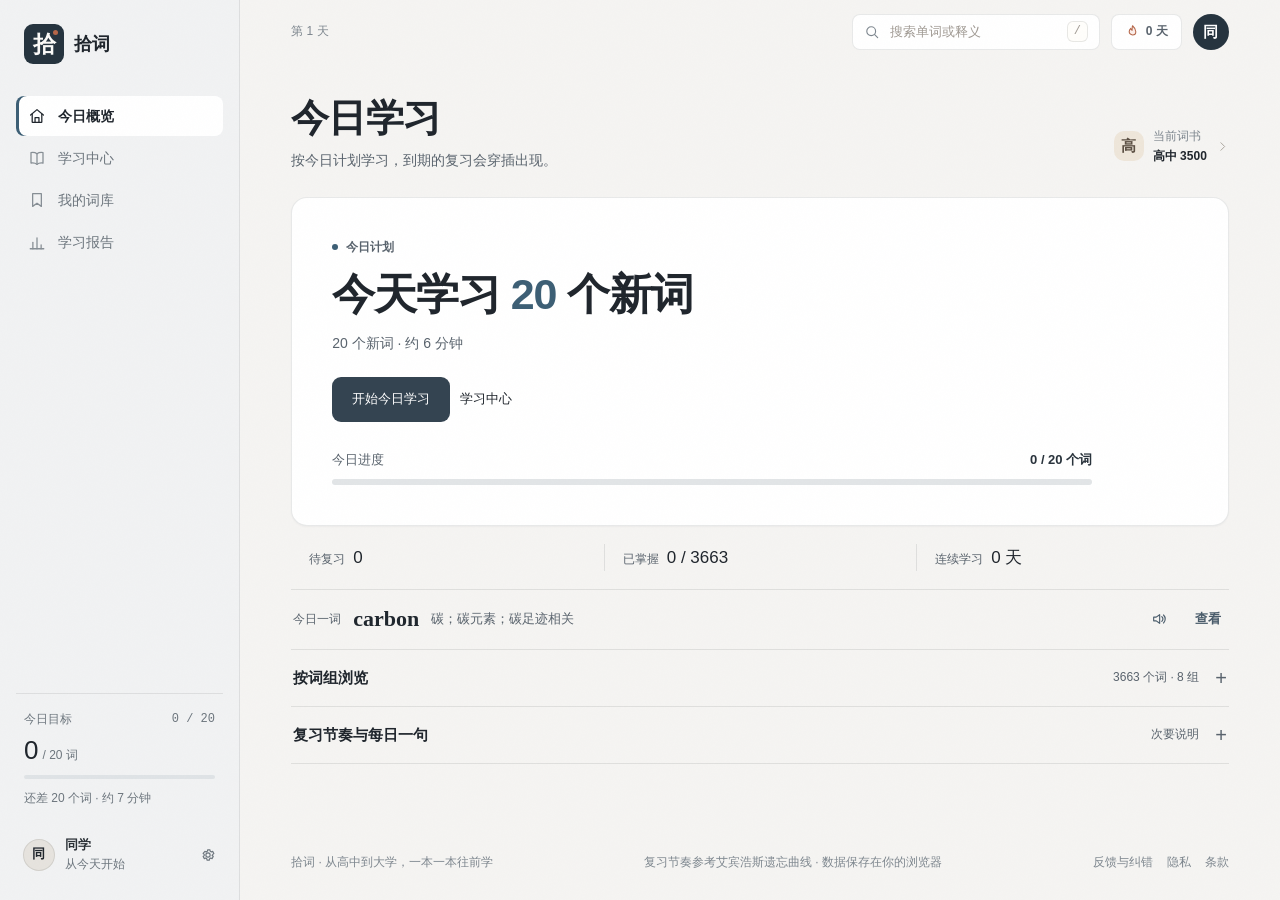
==== commit f71b2c7e: "feat: add system-aware dark mode" ====
--- a/index.html
+++ b/index.html
@@ -13,8 +13,26 @@
   <link rel="icon" href="assets/favicon.svg" type="image/svg+xml">
   <link rel="manifest" href="manifest.webmanifest">
   <link rel="apple-touch-icon" href="assets/apple-touch-icon.png">
+  <script>
+    (function () {
+      var preference = 'system';
+      try {
+        var saved = localStorage.getItem('shici.theme.v1');
+        if (saved === 'light' || saved === 'dark' || saved === 'system') preference = saved;
+      } catch (error) {}
+      var systemDark = window.matchMedia && window.matchMedia('(prefers-color-scheme: dark)').matches;
+      var theme = preference === 'system' ? (systemDark ? 'dark' : 'light') : preference;
+      document.documentElement.dataset.theme = theme;
+      document.documentElement.dataset.themePreference = preference;
+      document.documentElement.style.colorScheme = theme;
+      var themeColor = document.querySelector('meta[name="theme-color"]');
+      if (themeColor) themeColor.setAttribute('content', theme === 'dark' ? '#171B1F' : '#F5F4F2');
+      window.__SHICI_THEME_PREFERENCE__ = preference;
+    })();
+  </script>
   <style id="criticalShellStyles">
     :root{--paper:#f5f4f2;--ink:#20262d;--ink-soft:#59636d;--line:rgba(32,38,45,.1);--accent:#3d5f75}
+    :root[data-theme="dark"]{--paper:#171b1f;--ink:#edf1f3;--ink-soft:#a8b2ba;--line:rgba(237,241,243,.11);--accent:#8cb8cf}
     *,*::before,*::after{box-sizing:border-box}
     [hidden]{display:none!important}
     html{background:var(--paper)}
@@ -24,6 +42,7 @@
     .icon{display:block;width:18px;height:18px;fill:none;stroke:currentColor;stroke-width:1.7;stroke-linecap:round;stroke-linejoin:round}
     .app-shell{display:flex;min-height:100vh}
     .sidebar{position:fixed;inset:0 auto 0 0;z-index:30;display:flex;width:240px;flex-direction:column;padding:24px 16px 18px;border-right:1px solid var(--line);background:#f1f2f3}
+    [data-theme="dark"] .sidebar{background:#1a2025}
     .sidebar__top{flex:1}.sidebar__bottom,.nav-label,.sidebar-branch{display:none}
     .brand{display:flex;align-items:center;gap:10px;margin:0 8px 32px;color:inherit;text-decoration:none}
     .brand__mark{display:grid;place-items:center;width:40px;height:40px;border-radius:9px;background:#26343f;color:#fff;font-size:20px;font-weight:600}
@@ -31,12 +50,14 @@
     .main-nav{display:flex;flex-direction:column;gap:2px}
     .nav-item{display:flex;height:40px;align-items:center;gap:12px;padding:0 12px;border-radius:8px;color:var(--ink-soft);font-size:14px;text-decoration:none}
     .nav-item.is-active{background:#fff;color:var(--ink);box-shadow:inset 3px 0 0 var(--accent)}
+    [data-theme="dark"] .nav-item.is-active{background:#252d34}
     .nav-item .icon{width:18px;height:18px}.nav-bubble{margin-left:auto}
     .main-shell{min-width:0;flex:1;margin-left:240px}
     .topbar{display:flex;height:64px;align-items:center;justify-content:space-between;padding:0 32px}
     .topbar__left,.topbar__actions{display:flex;align-items:center;gap:10px}
     .topbar__date{margin:0;color:var(--ink-soft);font-size:12px}.mobile-brand{display:none}
     .global-search{display:flex;width:248px;height:36px;align-items:center;gap:8px;padding:0 11px;border:1px solid var(--line);border-radius:8px;background:#fff}
+    [data-theme="dark"] .global-search,[data-theme="dark"] .streak-pill{background:#20262c}
     .global-search input{min-width:0;flex:1;border:0;outline:0;background:transparent;color:var(--ink)}.global-search kbd{font-size:10px}
     .streak-pill{display:flex;height:36px;align-items:center;gap:7px;padding:0 11px;border:1px solid var(--line);border-radius:8px;background:#fff;color:var(--ink)}
     .avatar--top{width:36px;height:36px;border:0;border-radius:50%;background:#26343f;color:#fff}
@@ -44,10 +65,12 @@
     .page-head{margin:8px 0 24px}.page-title{margin:0;font-size:clamp(32px,3.2vw,40px);font-weight:600;letter-spacing:-.02em;line-height:1.18}
     .page-head__desc{max-width:640px;margin:8px 0 0;color:var(--ink-soft);font-size:14px;line-height:1.7}
     .startup-state{display:grid;max-width:1040px;min-height:280px;align-content:center;gap:16px;padding:32px;border:1px solid var(--line);border-radius:16px;background:#fff}
+    [data-theme="dark"] .startup-state{background:#1f252b}
     .startup-state__status{display:flex;align-items:center;gap:10px;color:var(--ink-soft);font-size:13px}
     .startup-state__status i{width:7px;height:7px;flex:0 0 7px;border-radius:50%;background:var(--accent)}
     .startup-state__status strong{color:var(--ink);font-size:14px}.startup-state__status span{margin-left:auto;color:#7e878f}
     .startup-state__line{width:min(420px,72%);height:14px;border-radius:4px;background:#eceff1}
+    [data-theme="dark"] .startup-state__line,[data-theme="dark"] .startup-state__actions span{background:#2b333b}
     .startup-state__line--wide{width:min(620px,90%);height:36px;margin-top:4px}
     .startup-state__actions{display:flex;gap:8px;margin-top:8px}.startup-state__actions span{width:116px;height:42px;border-radius:9px;background:#eceff1}.startup-state__actions span:first-child{background:#344451}
     .mobile-nav,.site-footer{display:none}
@@ -66,9 +89,9 @@
       window.setTimeout(finish, 6000);
     });
   </script>
-  <link rel="preload" href="css/styles.css?v=42" as="style">
-  <link id="appStyles" rel="stylesheet" href="css/styles.css?v=42" media="print" onload="this.media='all';this.dataset.loaded='true';window.__SHICI_STYLE_READY_RESOLVE__&&window.__SHICI_STYLE_READY_RESOLVE__()" onerror="window.__SHICI_STYLE_READY_RESOLVE__&&window.__SHICI_STYLE_READY_RESOLVE__()">
-  <noscript><link rel="stylesheet" href="css/styles.css?v=42"></noscript>
+  <link rel="preload" href="css/styles.css?v=43" as="style">
+  <link id="appStyles" rel="stylesheet" href="css/styles.css?v=43" media="print" onload="this.media='all';this.dataset.loaded='true';window.__SHICI_STYLE_READY_RESOLVE__&&window.__SHICI_STYLE_READY_RESOLVE__()" onerror="window.__SHICI_STYLE_READY_RESOLVE__&&window.__SHICI_STYLE_READY_RESOLVE__()">
+  <noscript><link rel="stylesheet" href="css/styles.css?v=43"></noscript>
   <script>
     (function () {
       try {
@@ -412,15 +435,15 @@
       try { performance.mark('shici-static-shell-ready'); } catch (error) {}
     })();
   </script>
-  <script defer src="js/product-analytics.js?v=42"></script>
-  <script defer src="js/premium-config.js?v=42"></script>
-  <script defer src="js/domain/state-schema.js?v=42"></script>
-  <script defer src="js/domain/srs-engine.js?v=42"></script>
-  <script defer src="js/storage/state-integrity.js?v=42"></script>
-  <script defer src="js/domain/entitlements.js?v=42"></script>
-  <script defer src="js/data.js?v=42"></script>
-  <script defer src="js/store.js?v=42"></script>
-  <script defer src="js/ui.js?v=42"></script>
-  <script defer src="js/app.js?v=42"></script>
+  <script defer src="js/product-analytics.js?v=43"></script>
+  <script defer src="js/premium-config.js?v=43"></script>
+  <script defer src="js/domain/state-schema.js?v=43"></script>
+  <script defer src="js/domain/srs-engine.js?v=43"></script>
+  <script defer src="js/storage/state-integrity.js?v=43"></script>
+  <script defer src="js/domain/entitlements.js?v=43"></script>
+  <script defer src="js/data.js?v=43"></script>
+  <script defer src="js/store.js?v=43"></script>
+  <script defer src="js/ui.js?v=43"></script>
+  <script defer src="js/app.js?v=43"></script>
 </body>
 </html>
--- a/css/styles.css
+++ b/css/styles.css
@@ -12885,7 +12885,7 @@
 }
 
 /* --------------------------------------------------------------------------
-   v42 progressive startup
+   v43 progressive startup
    The application shell is interactive before the book payload arrives.
    -------------------------------------------------------------------------- */
 
@@ -13008,3 +13008,495 @@
     height: 30px;
   }
 }
+
+/* --------------------------------------------------------------------------
+   v43 appearance themes
+   -------------------------------------------------------------------------- */
+
+.theme-options {
+  display: grid;
+  grid-template-columns: repeat(3, minmax(0, 1fr));
+  gap: 8px;
+}
+
+.theme-option {
+  display: grid;
+  min-height: 60px;
+  gap: 3px;
+  padding: 10px 12px;
+  border: 1px solid var(--line);
+  border-radius: 9px;
+  color: var(--ink-soft);
+  background: var(--card);
+  text-align: left;
+  cursor: pointer;
+}
+
+.theme-option:hover {
+  border-color: var(--line-strong);
+}
+
+.theme-option.is-active {
+  border-color: var(--accent);
+  color: var(--ink);
+  background: var(--accent-soft);
+}
+
+.theme-option strong {
+  color: var(--ink);
+  font-size: 12px;
+  font-weight: 600;
+}
+
+.theme-option small {
+  color: var(--muted);
+  font-size: 10px;
+}
+
+html[data-theme="light"] {
+  color-scheme: light;
+}
+
+html[data-theme="dark"] {
+  color-scheme: dark;
+  --paper: #171b1f;
+  --paper-deep: #12161a;
+  --card: #20262c;
+  --cream: #eef2f5;
+  --ink: #edf1f3;
+  --ink-soft: #a8b2ba;
+  --muted: #7f8a93;
+  --line: rgba(237, 241, 243, 0.11);
+  --line-strong: rgba(237, 241, 243, 0.2);
+
+  --green-950: #f2f6f8;
+  --green-900: #d9e4ea;
+  --green-800: #9dbed1;
+  --green-700: #86afc5;
+  --green-500: #668291;
+  --sage: #26323a;
+  --sage-soft: #222a31;
+
+  --orange: #d88b68;
+  --orange-deep: #eba381;
+  --orange-soft: #392923;
+  --gold: #c5a66d;
+  --gold-deep: #d0b27b;
+  --gold-soft: #332e24;
+
+  --accent: #8cb8cf;
+  --accent-soft: #22323c;
+  --sidebar-surface: #1a2025;
+  --sidebar-surface-deep: #171c21;
+  --sidebar-ink: #edf1f3;
+  --sidebar-muted: #929da5;
+  --sidebar-active: #252d34;
+  --sidebar-line: rgba(237, 241, 243, 0.1);
+  --shadow-card: 0 1px 2px rgba(0, 0, 0, 0.22);
+  --shadow-float: 0 12px 34px -24px rgba(0, 0, 0, 0.65);
+}
+
+[data-theme="dark"] body:not(.route-print) {
+  background: var(--paper);
+}
+
+[data-theme="dark"] .sidebar {
+  background: var(--sidebar-surface);
+  border-color: var(--sidebar-line);
+}
+
+[data-theme="dark"] .brand__mark,
+[data-theme="dark"] .mobile-brand__mark {
+  color: #20262d;
+  background: #dbe5ea;
+}
+
+[data-theme="dark"] .nav-item:hover {
+  background: rgba(255, 255, 255, 0.05);
+}
+
+[data-theme="dark"] .nav-item.is-active {
+  color: var(--ink);
+  background: var(--sidebar-active);
+}
+
+[data-theme="dark"] .sidebar-goal__track {
+  background: #303940;
+}
+
+[data-theme="dark"] .profile-chip:hover {
+  background: rgba(255, 255, 255, 0.05);
+}
+
+[data-theme="dark"] .avatar {
+  border-color: var(--line);
+  color: var(--ink);
+  background: #30383f;
+}
+
+[data-theme="dark"] .avatar--top {
+  color: #eef2f5;
+  background: #33414b;
+}
+
+[data-theme="dark"] .topbar.is-scrolled {
+  background: rgba(23, 27, 31, 0.94);
+}
+
+[data-theme="dark"] .global-search,
+[data-theme="dark"] .streak-pill,
+[data-theme="dark"] .avatar--top {
+  border-color: var(--line);
+  background: #20262c;
+}
+
+[data-theme="dark"] .global-search input {
+  color: var(--ink);
+}
+
+[data-theme="dark"] .global-search kbd,
+[data-theme="dark"] .search-suggest {
+  border-color: var(--line);
+  color: var(--ink-soft);
+  background: #252c32;
+}
+
+[data-theme="dark"] .home-focus .daily-card,
+[data-theme="dark"] .home-grid .daily-card,
+[data-theme="dark"] .home-grid .daily-card--done,
+[data-theme="dark"] .home-grid .word-of-day,
+[data-theme="dark"] .startup-state,
+[data-theme="dark"] .training-panel,
+[data-theme="dark"] .report-panel,
+[data-theme="dark"] .book-card,
+[data-theme="dark"] .unit-card,
+[data-theme="dark"] .mode-card,
+[data-theme="dark"] .library-progress-card,
+[data-theme="dark"] .quiz-card,
+[data-theme="dark"] .memory-wall-promo {
+  border-color: var(--line);
+  background: var(--card);
+  box-shadow: var(--shadow-card);
+}
+
+[data-theme="dark"] .word-card,
+[data-theme="dark"] .summary-card,
+[data-theme="dark"] .spell-card,
+[data-theme="dark"] .meaning-quiz-card {
+  border-color: var(--line);
+  background: var(--card);
+  box-shadow: var(--shadow-card);
+}
+
+[data-theme="dark"] .word-card::before,
+[data-theme="dark"] .word-card::after,
+[data-theme="dark"] .summary-card::before,
+[data-theme="dark"] .summary-card::after,
+[data-theme="dark"] .spell-card::before,
+[data-theme="dark"] .meaning-quiz-card::before {
+  border-color: var(--line);
+}
+
+[data-theme="dark"] .home-focus .daily-card::before,
+[data-theme="dark"] .home-focus .daily-card::after,
+[data-theme="dark"] .home-grid .word-of-day::before,
+[data-theme="dark"] .home-grid .word-of-day::after {
+  border-color: var(--line);
+}
+
+[data-theme="dark"] .home-focus .stat-strip,
+[data-theme="dark"] .home-daily-word,
+[data-theme="dark"] .home-more,
+[data-theme="dark"] .study-details,
+[data-theme="dark"] .report-more,
+[data-theme="dark"] .report-stats,
+[data-theme="dark"] .learned-summary {
+  border-color: var(--line);
+}
+
+[data-theme="dark"] .home-focus .stat-strip > span + span,
+[data-theme="dark"] .report-stat + .report-stat,
+[data-theme="dark"] .learned-summary__item + .learned-summary__item {
+  border-color: var(--line);
+}
+
+[data-theme="dark"] .word-row,
+[data-theme="dark"] .learned-row,
+[data-theme="dark"] .home-unit-row {
+  border-color: var(--line);
+}
+
+[data-theme="dark"] .word-list {
+  border-color: var(--line);
+  background: var(--card);
+  box-shadow: var(--shadow-card);
+}
+
+[data-theme="dark"] .word-list__head {
+  border-color: var(--line);
+  color: var(--muted);
+  background: #252c33;
+}
+
+[data-theme="dark"] .word-row:hover,
+[data-theme="dark"] .learned-row:hover,
+[data-theme="dark"] .home-unit-row:hover {
+  background: rgba(255, 255, 255, 0.045);
+}
+
+[data-theme="dark"] .library-search,
+[data-theme="dark"] .library-search input,
+[data-theme="dark"] .book-context,
+[data-theme="dark"] .text-input,
+[data-theme="dark"] .goal-number {
+  color: var(--ink);
+  background: #20262c;
+}
+
+[data-theme="dark"] .library-search input::placeholder,
+[data-theme="dark"] .text-input::placeholder {
+  color: #78838c;
+}
+
+[data-theme="dark"] .status-pill--new,
+[data-theme="dark"] .learned-result.is-unmarked {
+  color: #b8c2c9;
+  background: #2b333a;
+}
+
+[data-theme="dark"] .status-pill--learning,
+[data-theme="dark"] .learned-result.is-didnt {
+  color: var(--gold-deep);
+  background: var(--gold-soft);
+}
+
+[data-theme="dark"] .status-pill--mastered,
+[data-theme="dark"] .learned-result.is-knew {
+  color: #a8c6d5;
+  background: var(--sage-soft);
+}
+
+[data-theme="dark"] .daily-card__progress progress,
+[data-theme="dark"] .daily-card__progress progress::-webkit-progress-bar {
+  background: #303940;
+}
+
+[data-theme="dark"] .daily-card__progress progress::-webkit-progress-value,
+[data-theme="dark"] .daily-card__progress progress::-moz-progress-bar {
+  background: var(--accent);
+}
+
+[data-theme="dark"] .study-plan {
+  background: #202b34;
+}
+
+[data-theme="dark"] .study-plan .btn--primary,
+[data-theme="dark"] .theme-option.is-active {
+  color: #20262d;
+  background: #c6dce8;
+  border-color: #c6dce8;
+}
+
+[data-theme="dark"] .btn--primary {
+  color: #f3f7f9;
+  background: #35596d;
+}
+
+[data-theme="dark"] .btn--primary:hover {
+  background: #3f687e;
+}
+
+[data-theme="dark"] .btn--ghost,
+[data-theme="dark"] .filter-chip,
+[data-theme="dark"] .pill,
+[data-theme="dark"] .status-pill,
+[data-theme="dark"] .book-tags span,
+[data-theme="dark"] .book-context,
+[data-theme="dark"] .memory-wall-option,
+[data-theme="dark"] .memory-wall-switch,
+[data-theme="dark"] .voice-option,
+[data-theme="dark"] .theme-option,
+[data-theme="dark"] .goal-preset,
+[data-theme="dark"] .goal-step,
+[data-theme="dark"] .goal-number,
+[data-theme="dark"] .text-input {
+  border-color: var(--line);
+  color: var(--ink-soft);
+  background: #20262c;
+}
+
+[data-theme="dark"] .btn--ghost:hover,
+[data-theme="dark"] .filter-chip:hover,
+[data-theme="dark"] .theme-option:hover {
+  border-color: var(--line-strong);
+  background: #262d34;
+}
+
+[data-theme="dark"] .filter-chip.is-active,
+[data-theme="dark"] .goal-option input:checked + span,
+[data-theme="dark"] .memory-wall-option.is-active,
+[data-theme="dark"] .memory-wall-switch.is-active,
+[data-theme="dark"] .voice-option.is-active {
+  border-color: #739eb4;
+  color: var(--ink);
+  background: #2a3a45;
+}
+
+[data-theme="dark"] .training-actions .btn,
+[data-theme="dark"] .training-panel {
+  background: transparent;
+}
+
+[data-theme="dark"] .report-stat,
+[data-theme="dark"] .report-stat--dark {
+  color: var(--ink);
+  background: transparent;
+}
+
+[data-theme="dark"] .report-stat__value,
+[data-theme="dark"] .report-stat__note,
+[data-theme="dark"] .report-stat__label {
+  color: inherit;
+}
+
+[data-theme="dark"] .memory-wall-command {
+  border-color: var(--line);
+  background: var(--card);
+}
+
+[data-theme="dark"] .memory-wall-lock {
+  border-color: var(--line);
+  background: #1b2126;
+}
+
+[data-theme="dark"] .memory-wall-settings {
+  border-color: var(--line);
+}
+
+[data-theme="dark"] .memory-wall-stage {
+  border-color: var(--line);
+  background: #11161a;
+}
+
+[data-theme="dark"] .memory-wall-promo__sample {
+  border-color: var(--line-strong);
+  background: #252c33;
+}
+
+[data-theme="dark"] .home-secondary,
+[data-theme="dark"] .text-link,
+[data-theme="dark"] .book-actions .text-link {
+  color: var(--green-800);
+}
+
+[data-theme="dark"] .drawer {
+  border-color: var(--line);
+  background: #1a2025;
+}
+
+[data-theme="dark"] .drawer__foot {
+  border-color: var(--line);
+  background: rgba(26, 32, 37, 0.92);
+}
+
+[data-theme="dark"] .meaning-chip,
+[data-theme="dark"] .collocation-list span,
+[data-theme="dark"] .word-detail__status {
+  border-color: var(--line);
+  color: var(--ink-soft);
+  background: #252c33;
+}
+
+[data-theme="dark"] .detail-note {
+  border-color: rgba(197, 166, 109, 0.22);
+  color: var(--gold);
+  background: #29261f;
+}
+
+[data-theme="dark"] .detail-note strong {
+  color: #dec58d;
+}
+
+[data-theme="dark"] .modal {
+  border-color: var(--line);
+  background: #20262c;
+}
+
+[data-theme="dark"] .modal-layer,
+[data-theme="dark"] .overlay-backdrop {
+  background: rgba(0, 0, 0, 0.56);
+}
+
+[data-theme="dark"] .toast {
+  border-color: var(--line);
+  color: var(--ink);
+  background: #2a3138;
+}
+
+[data-theme="dark"] .save-status,
+[data-theme="dark"] .data-safety-card {
+  border-color: var(--line);
+  background: #252c33;
+}
+
+[data-theme="dark"] .settings-divider {
+  background: var(--line);
+}
+
+[data-theme="dark"] .reset-btn {
+  border-color: rgba(216, 139, 104, 0.25);
+  color: var(--orange-deep);
+  background: rgba(110, 53, 40, 0.24);
+}
+
+[data-theme="dark"] .mobile-nav {
+  border-color: var(--line);
+  background: rgba(28, 34, 39, 0.94);
+}
+
+[data-theme="dark"] .mobile-nav a {
+  color: var(--ink-soft);
+}
+
+[data-theme="dark"] .mobile-nav a.is-active {
+  color: var(--ink);
+}
+
+[data-theme="dark"] .site-footer {
+  color: var(--muted);
+}
+
+[data-theme="dark"] .forgetting-curve text {
+  fill: #8d99a2;
+}
+
+[data-theme="dark"] .forgetting-curve .axis {
+  stroke: rgba(237, 241, 243, 0.12);
+}
+
+[data-theme="dark"] .forgetting-curve .review-dot {
+  fill: #20262c;
+}
+
+[data-theme="dark"] .weekly-chart .grid-line {
+  stroke: rgba(237, 241, 243, 0.09);
+}
+
+[data-theme="dark"] .weekly-chart .axis-label,
+[data-theme="dark"] .chart-empty-note {
+  fill: #8d99a2;
+}
+
+[data-theme="dark"] .weekly-chart .bar-bg {
+  fill: rgba(237, 241, 243, 0.07);
+}
+
+[data-theme="dark"] .heatmap__cell.is-future {
+  background: #242b31;
+}
+
+@media (max-width: 700px) {
+  .theme-options {
+    grid-template-columns: 1fr;
+  }
+}
--- a/css/styles.css
+++ b/css/styles.css
@@ -12885,7 +12885,7 @@
 }
 
 /* --------------------------------------------------------------------------
-   v42 progressive startup
+   v43 progressive startup
    The application shell is interactive before the book payload arrives.
    -------------------------------------------------------------------------- */
 
@@ -13008,3 +13008,495 @@
     height: 30px;
   }
 }
+
+/* --------------------------------------------------------------------------
+   v43 appearance themes
+   -------------------------------------------------------------------------- */
+
+.theme-options {
+  display: grid;
+  grid-template-columns: repeat(3, minmax(0, 1fr));
+  gap: 8px;
+}
+
+.theme-option {
+  display: grid;
+  min-height: 60px;
+  gap: 3px;
+  padding: 10px 12px;
+  border: 1px solid var(--line);
+  border-radius: 9px;
+  color: var(--ink-soft);
+  background: var(--card);
+  text-align: left;
+  cursor: pointer;
+}
+
+.theme-option:hover {
+  border-color: var(--line-strong);
+}
+
+.theme-option.is-active {
+  border-color: var(--accent);
+  color: var(--ink);
+  background: var(--accent-soft);
+}
+
+.theme-option strong {
+  color: var(--ink);
+  font-size: 12px;
+  font-weight: 600;
+}
+
+.theme-option small {
+  color: var(--muted);
+  font-size: 10px;
+}
+
+html[data-theme="light"] {
+  color-scheme: light;
+}
+
+html[data-theme="dark"] {
+  color-scheme: dark;
+  --paper: #171b1f;
+  --paper-deep: #12161a;
+  --card: #20262c;
+  --cream: #eef2f5;
+  --ink: #edf1f3;
+  --ink-soft: #a8b2ba;
+  --muted: #7f8a93;
+  --line: rgba(237, 241, 243, 0.11);
+  --line-strong: rgba(237, 241, 243, 0.2);
+
+  --green-950: #f2f6f8;
+  --green-900: #d9e4ea;
+  --green-800: #9dbed1;
+  --green-700: #86afc5;
+  --green-500: #668291;
+  --sage: #26323a;
+  --sage-soft: #222a31;
+
+  --orange: #d88b68;
+  --orange-deep: #eba381;
+  --orange-soft: #392923;
+  --gold: #c5a66d;
+  --gold-deep: #d0b27b;
+  --gold-soft: #332e24;
+
+  --accent: #8cb8cf;
+  --accent-soft: #22323c;
+  --sidebar-surface: #1a2025;
+  --sidebar-surface-deep: #171c21;
+  --sidebar-ink: #edf1f3;
+  --sidebar-muted: #929da5;
+  --sidebar-active: #252d34;
+  --sidebar-line: rgba(237, 241, 243, 0.1);
+  --shadow-card: 0 1px 2px rgba(0, 0, 0, 0.22);
+  --shadow-float: 0 12px 34px -24px rgba(0, 0, 0, 0.65);
+}
+
+[data-theme="dark"] body:not(.route-print) {
+  background: var(--paper);
+}
+
+[data-theme="dark"] .sidebar {
+  background: var(--sidebar-surface);
+  border-color: var(--sidebar-line);
+}
+
+[data-theme="dark"] .brand__mark,
+[data-theme="dark"] .mobile-brand__mark {
+  color: #20262d;
+  background: #dbe5ea;
+}
+
+[data-theme="dark"] .nav-item:hover {
+  background: rgba(255, 255, 255, 0.05);
+}
+
+[data-theme="dark"] .nav-item.is-active {
+  color: var(--ink);
+  background: var(--sidebar-active);
+}
+
+[data-theme="dark"] .sidebar-goal__track {
+  background: #303940;
+}
+
+[data-theme="dark"] .profile-chip:hover {
+  background: rgba(255, 255, 255, 0.05);
+}
+
+[data-theme="dark"] .avatar {
+  border-color: var(--line);
+  color: var(--ink);
+  background: #30383f;
+}
+
+[data-theme="dark"] .avatar--top {
+  color: #eef2f5;
+  background: #33414b;
+}
+
+[data-theme="dark"] .topbar.is-scrolled {
+  background: rgba(23, 27, 31, 0.94);
+}
+
+[data-theme="dark"] .global-search,
+[data-theme="dark"] .streak-pill,
+[data-theme="dark"] .avatar--top {
+  border-color: var(--line);
+  background: #20262c;
+}
+
+[data-theme="dark"] .global-search input {
+  color: var(--ink);
+}
+
+[data-theme="dark"] .global-search kbd,
+[data-theme="dark"] .search-suggest {
+  border-color: var(--line);
+  color: var(--ink-soft);
+  background: #252c32;
+}
+
+[data-theme="dark"] .home-focus .daily-card,
+[data-theme="dark"] .home-grid .daily-card,
+[data-theme="dark"] .home-grid .daily-card--done,
+[data-theme="dark"] .home-grid .word-of-day,
+[data-theme="dark"] .startup-state,
+[data-theme="dark"] .training-panel,
+[data-theme="dark"] .report-panel,
+[data-theme="dark"] .book-card,
+[data-theme="dark"] .unit-card,
+[data-theme="dark"] .mode-card,
+[data-theme="dark"] .library-progress-card,
+[data-theme="dark"] .quiz-card,
+[data-theme="dark"] .memory-wall-promo {
+  border-color: var(--line);
+  background: var(--card);
+  box-shadow: var(--shadow-card);
+}
+
+[data-theme="dark"] .word-card,
+[data-theme="dark"] .summary-card,
+[data-theme="dark"] .spell-card,
+[data-theme="dark"] .meaning-quiz-card {
+  border-color: var(--line);
+  background: var(--card);
+  box-shadow: var(--shadow-card);
+}
+
+[data-theme="dark"] .word-card::before,
+[data-theme="dark"] .word-card::after,
+[data-theme="dark"] .summary-card::before,
+[data-theme="dark"] .summary-card::after,
+[data-theme="dark"] .spell-card::before,
+[data-theme="dark"] .meaning-quiz-card::before {
+  border-color: var(--line);
+}
+
+[data-theme="dark"] .home-focus .daily-card::before,
+[data-theme="dark"] .home-focus .daily-card::after,
+[data-theme="dark"] .home-grid .word-of-day::before,
+[data-theme="dark"] .home-grid .word-of-day::after {
+  border-color: var(--line);
+}
+
+[data-theme="dark"] .home-focus .stat-strip,
+[data-theme="dark"] .home-daily-word,
+[data-theme="dark"] .home-more,
+[data-theme="dark"] .study-details,
+[data-theme="dark"] .report-more,
+[data-theme="dark"] .report-stats,
+[data-theme="dark"] .learned-summary {
+  border-color: var(--line);
+}
+
+[data-theme="dark"] .home-focus .stat-strip > span + span,
+[data-theme="dark"] .report-stat + .report-stat,
+[data-theme="dark"] .learned-summary__item + .learned-summary__item {
+  border-color: var(--line);
+}
+
+[data-theme="dark"] .word-row,
+[data-theme="dark"] .learned-row,
+[data-theme="dark"] .home-unit-row {
+  border-color: var(--line);
+}
+
+[data-theme="dark"] .word-list {
+  border-color: var(--line);
+  background: var(--card);
+  box-shadow: var(--shadow-card);
+}
+
+[data-theme="dark"] .word-list__head {
+  border-color: var(--line);
+  color: var(--muted);
+  background: #252c33;
+}
+
+[data-theme="dark"] .word-row:hover,
+[data-theme="dark"] .learned-row:hover,
+[data-theme="dark"] .home-unit-row:hover {
+  background: rgba(255, 255, 255, 0.045);
+}
+
+[data-theme="dark"] .library-search,
+[data-theme="dark"] .library-search input,
+[data-theme="dark"] .book-context,
+[data-theme="dark"] .text-input,
+[data-theme="dark"] .goal-number {
+  color: var(--ink);
+  background: #20262c;
+}
+
+[data-theme="dark"] .library-search input::placeholder,
+[data-theme="dark"] .text-input::placeholder {
+  color: #78838c;
+}
+
+[data-theme="dark"] .status-pill--new,
+[data-theme="dark"] .learned-result.is-unmarked {
+  color: #b8c2c9;
+  background: #2b333a;
+}
+
+[data-theme="dark"] .status-pill--learning,
+[data-theme="dark"] .learned-result.is-didnt {
+  color: var(--gold-deep);
+  background: var(--gold-soft);
+}
+
+[data-theme="dark"] .status-pill--mastered,
+[data-theme="dark"] .learned-result.is-knew {
+  color: #a8c6d5;
+  background: var(--sage-soft);
+}
+
+[data-theme="dark"] .daily-card__progress progress,
+[data-theme="dark"] .daily-card__progress progress::-webkit-progress-bar {
+  background: #303940;
+}
+
+[data-theme="dark"] .daily-card__progress progress::-webkit-progress-value,
+[data-theme="dark"] .daily-card__progress progress::-moz-progress-bar {
+  background: var(--accent);
+}
+
+[data-theme="dark"] .study-plan {
+  background: #202b34;
+}
+
+[data-theme="dark"] .study-plan .btn--primary,
+[data-theme="dark"] .theme-option.is-active {
+  color: #20262d;
+  background: #c6dce8;
+  border-color: #c6dce8;
+}
+
+[data-theme="dark"] .btn--primary {
+  color: #f3f7f9;
+  background: #35596d;
+}
+
+[data-theme="dark"] .btn--primary:hover {
+  background: #3f687e;
+}
+
+[data-theme="dark"] .btn--ghost,
+[data-theme="dark"] .filter-chip,
+[data-theme="dark"] .pill,
+[data-theme="dark"] .status-pill,
+[data-theme="dark"] .book-tags span,
+[data-theme="dark"] .book-context,
+[data-theme="dark"] .memory-wall-option,
+[data-theme="dark"] .memory-wall-switch,
+[data-theme="dark"] .voice-option,
+[data-theme="dark"] .theme-option,
+[data-theme="dark"] .goal-preset,
+[data-theme="dark"] .goal-step,
+[data-theme="dark"] .goal-number,
+[data-theme="dark"] .text-input {
+  border-color: var(--line);
+  color: var(--ink-soft);
+  background: #20262c;
+}
+
+[data-theme="dark"] .btn--ghost:hover,
+[data-theme="dark"] .filter-chip:hover,
+[data-theme="dark"] .theme-option:hover {
+  border-color: var(--line-strong);
+  background: #262d34;
+}
+
+[data-theme="dark"] .filter-chip.is-active,
+[data-theme="dark"] .goal-option input:checked + span,
+[data-theme="dark"] .memory-wall-option.is-active,
+[data-theme="dark"] .memory-wall-switch.is-active,
+[data-theme="dark"] .voice-option.is-active {
+  border-color: #739eb4;
+  color: var(--ink);
+  background: #2a3a45;
+}
+
+[data-theme="dark"] .training-actions .btn,
+[data-theme="dark"] .training-panel {
+  background: transparent;
+}
+
+[data-theme="dark"] .report-stat,
+[data-theme="dark"] .report-stat--dark {
+  color: var(--ink);
+  background: transparent;
+}
+
+[data-theme="dark"] .report-stat__value,
+[data-theme="dark"] .report-stat__note,
+[data-theme="dark"] .report-stat__label {
+  color: inherit;
+}
+
+[data-theme="dark"] .memory-wall-command {
+  border-color: var(--line);
+  background: var(--card);
+}
+
+[data-theme="dark"] .memory-wall-lock {
+  border-color: var(--line);
+  background: #1b2126;
+}
+
+[data-theme="dark"] .memory-wall-settings {
+  border-color: var(--line);
+}
+
+[data-theme="dark"] .memory-wall-stage {
+  border-color: var(--line);
+  background: #11161a;
+}
+
+[data-theme="dark"] .memory-wall-promo__sample {
+  border-color: var(--line-strong);
+  background: #252c33;
+}
+
+[data-theme="dark"] .home-secondary,
+[data-theme="dark"] .text-link,
+[data-theme="dark"] .book-actions .text-link {
+  color: var(--green-800);
+}
+
+[data-theme="dark"] .drawer {
+  border-color: var(--line);
+  background: #1a2025;
+}
+
+[data-theme="dark"] .drawer__foot {
+  border-color: var(--line);
+  background: rgba(26, 32, 37, 0.92);
+}
+
+[data-theme="dark"] .meaning-chip,
+[data-theme="dark"] .collocation-list span,
+[data-theme="dark"] .word-detail__status {
+  border-color: var(--line);
+  color: var(--ink-soft);
+  background: #252c33;
+}
+
+[data-theme="dark"] .detail-note {
+  border-color: rgba(197, 166, 109, 0.22);
+  color: var(--gold);
+  background: #29261f;
+}
+
+[data-theme="dark"] .detail-note strong {
+  color: #dec58d;
+}
+
+[data-theme="dark"] .modal {
+  border-color: var(--line);
+  background: #20262c;
+}
+
+[data-theme="dark"] .modal-layer,
+[data-theme="dark"] .overlay-backdrop {
+  background: rgba(0, 0, 0, 0.56);
+}
+
+[data-theme="dark"] .toast {
+  border-color: var(--line);
+  color: var(--ink);
+  background: #2a3138;
+}
+
+[data-theme="dark"] .save-status,
+[data-theme="dark"] .data-safety-card {
+  border-color: var(--line);
+  background: #252c33;
+}
+
+[data-theme="dark"] .settings-divider {
+  background: var(--line);
+}
+
+[data-theme="dark"] .reset-btn {
+  border-color: rgba(216, 139, 104, 0.25);
+  color: var(--orange-deep);
+  background: rgba(110, 53, 40, 0.24);
+}
+
+[data-theme="dark"] .mobile-nav {
+  border-color: var(--line);
+  background: rgba(28, 34, 39, 0.94);
+}
+
+[data-theme="dark"] .mobile-nav a {
+  color: var(--ink-soft);
+}
+
+[data-theme="dark"] .mobile-nav a.is-active {
+  color: var(--ink);
+}
+
+[data-theme="dark"] .site-footer {
+  color: var(--muted);
+}
+
+[data-theme="dark"] .forgetting-curve text {
+  fill: #8d99a2;
+}
+
+[data-theme="dark"] .forgetting-curve .axis {
+  stroke: rgba(237, 241, 243, 0.12);
+}
+
+[data-theme="dark"] .forgetting-curve .review-dot {
+  fill: #20262c;
+}
+
+[data-theme="dark"] .weekly-chart .grid-line {
+  stroke: rgba(237, 241, 243, 0.09);
+}
+
+[data-theme="dark"] .weekly-chart .axis-label,
+[data-theme="dark"] .chart-empty-note {
+  fill: #8d99a2;
+}
+
+[data-theme="dark"] .weekly-chart .bar-bg {
+  fill: rgba(237, 241, 243, 0.07);
+}
+
+[data-theme="dark"] .heatmap__cell.is-future {
+  background: #242b31;
+}
+
+@media (max-width: 700px) {
+  .theme-options {
+    grid-template-columns: 1fr;
+  }
+}
--- a/css/styles.css
+++ b/css/styles.css
@@ -12885,7 +12885,7 @@
 }
 
 /* --------------------------------------------------------------------------
-   v42 progressive startup
+   v43 progressive startup
    The application shell is interactive before the book payload arrives.
    -------------------------------------------------------------------------- */
 
@@ -13008,3 +13008,495 @@
     height: 30px;
   }
 }
+
+/* --------------------------------------------------------------------------
+   v43 appearance themes
+   -------------------------------------------------------------------------- */
+
+.theme-options {
+  display: grid;
+  grid-template-columns: repeat(3, minmax(0, 1fr));
+  gap: 8px;
+}
+
+.theme-option {
+  display: grid;
+  min-height: 60px;
+  gap: 3px;
+  padding: 10px 12px;
+  border: 1px solid var(--line);
+  border-radius: 9px;
+  color: var(--ink-soft);
+  background: var(--card);
+  text-align: left;
+  cursor: pointer;
+}
+
+.theme-option:hover {
+  border-color: var(--line-strong);
+}
+
+.theme-option.is-active {
+  border-color: var(--accent);
+  color: var(--ink);
+  background: var(--accent-soft);
+}
+
+.theme-option strong {
+  color: var(--ink);
+  font-size: 12px;
+  font-weight: 600;
+}
+
+.theme-option small {
+  color: var(--muted);
+  font-size: 10px;
+}
+
+html[data-theme="light"] {
+  color-scheme: light;
+}
+
+html[data-theme="dark"] {
+  color-scheme: dark;
+  --paper: #171b1f;
+  --paper-deep: #12161a;
+  --card: #20262c;
+  --cream: #eef2f5;
+  --ink: #edf1f3;
+  --ink-soft: #a8b2ba;
+  --muted: #7f8a93;
+  --line: rgba(237, 241, 243, 0.11);
+  --line-strong: rgba(237, 241, 243, 0.2);
+
+  --green-950: #f2f6f8;
+  --green-900: #d9e4ea;
+  --green-800: #9dbed1;
+  --green-700: #86afc5;
+  --green-500: #668291;
+  --sage: #26323a;
+  --sage-soft: #222a31;
+
+  --orange: #d88b68;
+  --orange-deep: #eba381;
+  --orange-soft: #392923;
+  --gold: #c5a66d;
+  --gold-deep: #d0b27b;
+  --gold-soft: #332e24;
+
+  --accent: #8cb8cf;
+  --accent-soft: #22323c;
+  --sidebar-surface: #1a2025;
+  --sidebar-surface-deep: #171c21;
+  --sidebar-ink: #edf1f3;
+  --sidebar-muted: #929da5;
+  --sidebar-active: #252d34;
+  --sidebar-line: rgba(237, 241, 243, 0.1);
+  --shadow-card: 0 1px 2px rgba(0, 0, 0, 0.22);
+  --shadow-float: 0 12px 34px -24px rgba(0, 0, 0, 0.65);
+}
+
+[data-theme="dark"] body:not(.route-print) {
+  background: var(--paper);
+}
+
+[data-theme="dark"] .sidebar {
+  background: var(--sidebar-surface);
+  border-color: var(--sidebar-line);
+}
+
+[data-theme="dark"] .brand__mark,
+[data-theme="dark"] .mobile-brand__mark {
+  color: #20262d;
+  background: #dbe5ea;
+}
+
+[data-theme="dark"] .nav-item:hover {
+  background: rgba(255, 255, 255, 0.05);
+}
+
+[data-theme="dark"] .nav-item.is-active {
+  color: var(--ink);
+  background: var(--sidebar-active);
+}
+
+[data-theme="dark"] .sidebar-goal__track {
+  background: #303940;
+}
+
+[data-theme="dark"] .profile-chip:hover {
+  background: rgba(255, 255, 255, 0.05);
+}
+
+[data-theme="dark"] .avatar {
+  border-color: var(--line);
+  color: var(--ink);
+  background: #30383f;
+}
+
+[data-theme="dark"] .avatar--top {
+  color: #eef2f5;
+  background: #33414b;
+}
+
+[data-theme="dark"] .topbar.is-scrolled {
+  background: rgba(23, 27, 31, 0.94);
+}
+
+[data-theme="dark"] .global-search,
+[data-theme="dark"] .streak-pill,
+[data-theme="dark"] .avatar--top {
+  border-color: var(--line);
+  background: #20262c;
+}
+
+[data-theme="dark"] .global-search input {
+  color: var(--ink);
+}
+
+[data-theme="dark"] .global-search kbd,
+[data-theme="dark"] .search-suggest {
+  border-color: var(--line);
+  color: var(--ink-soft);
+  background: #252c32;
+}
+
+[data-theme="dark"] .home-focus .daily-card,
+[data-theme="dark"] .home-grid .daily-card,
+[data-theme="dark"] .home-grid .daily-card--done,
+[data-theme="dark"] .home-grid .word-of-day,
+[data-theme="dark"] .startup-state,
+[data-theme="dark"] .training-panel,
+[data-theme="dark"] .report-panel,
+[data-theme="dark"] .book-card,
+[data-theme="dark"] .unit-card,
+[data-theme="dark"] .mode-card,
+[data-theme="dark"] .library-progress-card,
+[data-theme="dark"] .quiz-card,
+[data-theme="dark"] .memory-wall-promo {
+  border-color: var(--line);
+  background: var(--card);
+  box-shadow: var(--shadow-card);
+}
+
+[data-theme="dark"] .word-card,
+[data-theme="dark"] .summary-card,
+[data-theme="dark"] .spell-card,
+[data-theme="dark"] .meaning-quiz-card {
+  border-color: var(--line);
+  background: var(--card);
+  box-shadow: var(--shadow-card);
+}
+
+[data-theme="dark"] .word-card::before,
+[data-theme="dark"] .word-card::after,
+[data-theme="dark"] .summary-card::before,
+[data-theme="dark"] .summary-card::after,
+[data-theme="dark"] .spell-card::before,
+[data-theme="dark"] .meaning-quiz-card::before {
+  border-color: var(--line);
+}
+
+[data-theme="dark"] .home-focus .daily-card::before,
+[data-theme="dark"] .home-focus .daily-card::after,
+[data-theme="dark"] .home-grid .word-of-day::before,
+[data-theme="dark"] .home-grid .word-of-day::after {
+  border-color: var(--line);
+}
+
+[data-theme="dark"] .home-focus .stat-strip,
+[data-theme="dark"] .home-daily-word,
+[data-theme="dark"] .home-more,
+[data-theme="dark"] .study-details,
+[data-theme="dark"] .report-more,
+[data-theme="dark"] .report-stats,
+[data-theme="dark"] .learned-summary {
+  border-color: var(--line);
+}
+
+[data-theme="dark"] .home-focus .stat-strip > span + span,
+[data-theme="dark"] .report-stat + .report-stat,
+[data-theme="dark"] .learned-summary__item + .learned-summary__item {
+  border-color: var(--line);
+}
+
+[data-theme="dark"] .word-row,
+[data-theme="dark"] .learned-row,
+[data-theme="dark"] .home-unit-row {
+  border-color: var(--line);
+}
+
+[data-theme="dark"] .word-list {
+  border-color: var(--line);
+  background: var(--card);
+  box-shadow: var(--shadow-card);
+}
+
+[data-theme="dark"] .word-list__head {
+  border-color: var(--line);
+  color: var(--muted);
+  background: #252c33;
+}
+
+[data-theme="dark"] .word-row:hover,
+[data-theme="dark"] .learned-row:hover,
+[data-theme="dark"] .home-unit-row:hover {
+  background: rgba(255, 255, 255, 0.045);
+}
+
+[data-theme="dark"] .library-search,
+[data-theme="dark"] .library-search input,
+[data-theme="dark"] .book-context,
+[data-theme="dark"] .text-input,
+[data-theme="dark"] .goal-number {
+  color: var(--ink);
+  background: #20262c;
+}
+
+[data-theme="dark"] .library-search input::placeholder,
+[data-theme="dark"] .text-input::placeholder {
+  color: #78838c;
+}
+
+[data-theme="dark"] .status-pill--new,
+[data-theme="dark"] .learned-result.is-unmarked {
+  color: #b8c2c9;
+  background: #2b333a;
+}
+
+[data-theme="dark"] .status-pill--learning,
+[data-theme="dark"] .learned-result.is-didnt {
+  color: var(--gold-deep);
+  background: var(--gold-soft);
+}
+
+[data-theme="dark"] .status-pill--mastered,
+[data-theme="dark"] .learned-result.is-knew {
+  color: #a8c6d5;
+  background: var(--sage-soft);
+}
+
+[data-theme="dark"] .daily-card__progress progress,
+[data-theme="dark"] .daily-card__progress progress::-webkit-progress-bar {
+  background: #303940;
+}
+
+[data-theme="dark"] .daily-card__progress progress::-webkit-progress-value,
+[data-theme="dark"] .daily-card__progress progress::-moz-progress-bar {
+  background: var(--accent);
+}
+
+[data-theme="dark"] .study-plan {
+  background: #202b34;
+}
+
+[data-theme="dark"] .study-plan .btn--primary,
+[data-theme="dark"] .theme-option.is-active {
+  color: #20262d;
+  background: #c6dce8;
+  border-color: #c6dce8;
+}
+
+[data-theme="dark"] .btn--primary {
+  color: #f3f7f9;
+  background: #35596d;
+}
+
+[data-theme="dark"] .btn--primary:hover {
+  background: #3f687e;
+}
+
+[data-theme="dark"] .btn--ghost,
+[data-theme="dark"] .filter-chip,
+[data-theme="dark"] .pill,
+[data-theme="dark"] .status-pill,
+[data-theme="dark"] .book-tags span,
+[data-theme="dark"] .book-context,
+[data-theme="dark"] .memory-wall-option,
+[data-theme="dark"] .memory-wall-switch,
+[data-theme="dark"] .voice-option,
+[data-theme="dark"] .theme-option,
+[data-theme="dark"] .goal-preset,
+[data-theme="dark"] .goal-step,
+[data-theme="dark"] .goal-number,
+[data-theme="dark"] .text-input {
+  border-color: var(--line);
+  color: var(--ink-soft);
+  background: #20262c;
+}
+
+[data-theme="dark"] .btn--ghost:hover,
+[data-theme="dark"] .filter-chip:hover,
+[data-theme="dark"] .theme-option:hover {
+  border-color: var(--line-strong);
+  background: #262d34;
+}
+
+[data-theme="dark"] .filter-chip.is-active,
+[data-theme="dark"] .goal-option input:checked + span,
+[data-theme="dark"] .memory-wall-option.is-active,
+[data-theme="dark"] .memory-wall-switch.is-active,
+[data-theme="dark"] .voice-option.is-active {
+  border-color: #739eb4;
+  color: var(--ink);
+  background: #2a3a45;
+}
+
+[data-theme="dark"] .training-actions .btn,
+[data-theme="dark"] .training-panel {
+  background: transparent;
+}
+
+[data-theme="dark"] .report-stat,
+[data-theme="dark"] .report-stat--dark {
+  color: var(--ink);
+  background: transparent;
+}
+
+[data-theme="dark"] .report-stat__value,
+[data-theme="dark"] .report-stat__note,
+[data-theme="dark"] .report-stat__label {
+  color: inherit;
+}
+
+[data-theme="dark"] .memory-wall-command {
+  border-color: var(--line);
+  background: var(--card);
+}
+
+[data-theme="dark"] .memory-wall-lock {
+  border-color: var(--line);
+  background: #1b2126;
+}
+
+[data-theme="dark"] .memory-wall-settings {
+  border-color: var(--line);
+}
+
+[data-theme="dark"] .memory-wall-stage {
+  border-color: var(--line);
+  background: #11161a;
+}
+
+[data-theme="dark"] .memory-wall-promo__sample {
+  border-color: var(--line-strong);
+  background: #252c33;
+}
+
+[data-theme="dark"] .home-secondary,
+[data-theme="dark"] .text-link,
+[data-theme="dark"] .book-actions .text-link {
+  color: var(--green-800);
+}
+
+[data-theme="dark"] .drawer {
+  border-color: var(--line);
+  background: #1a2025;
+}
+
+[data-theme="dark"] .drawer__foot {
+  border-color: var(--line);
+  background: rgba(26, 32, 37, 0.92);
+}
+
+[data-theme="dark"] .meaning-chip,
+[data-theme="dark"] .collocation-list span,
+[data-theme="dark"] .word-detail__status {
+  border-color: var(--line);
+  color: var(--ink-soft);
+  background: #252c33;
+}
+
+[data-theme="dark"] .detail-note {
+  border-color: rgba(197, 166, 109, 0.22);
+  color: var(--gold);
+  background: #29261f;
+}
+
+[data-theme="dark"] .detail-note strong {
+  color: #dec58d;
+}
+
+[data-theme="dark"] .modal {
+  border-color: var(--line);
+  background: #20262c;
+}
+
+[data-theme="dark"] .modal-layer,
+[data-theme="dark"] .overlay-backdrop {
+  background: rgba(0, 0, 0, 0.56);
+}
+
+[data-theme="dark"] .toast {
+  border-color: var(--line);
+  color: var(--ink);
+  background: #2a3138;
+}
+
+[data-theme="dark"] .save-status,
+[data-theme="dark"] .data-safety-card {
+  border-color: var(--line);
+  background: #252c33;
+}
+
+[data-theme="dark"] .settings-divider {
+  background: var(--line);
+}
+
+[data-theme="dark"] .reset-btn {
+  border-color: rgba(216, 139, 104, 0.25);
+  color: var(--orange-deep);
+  background: rgba(110, 53, 40, 0.24);
+}
+
+[data-theme="dark"] .mobile-nav {
+  border-color: var(--line);
+  background: rgba(28, 34, 39, 0.94);
+}
+
+[data-theme="dark"] .mobile-nav a {
+  color: var(--ink-soft);
+}
+
+[data-theme="dark"] .mobile-nav a.is-active {
+  color: var(--ink);
+}
+
+[data-theme="dark"] .site-footer {
+  color: var(--muted);
+}
+
+[data-theme="dark"] .forgetting-curve text {
+  fill: #8d99a2;
+}
+
+[data-theme="dark"] .forgetting-curve .axis {
+  stroke: rgba(237, 241, 243, 0.12);
+}
+
+[data-theme="dark"] .forgetting-curve .review-dot {
+  fill: #20262c;
+}
+
+[data-theme="dark"] .weekly-chart .grid-line {
+  stroke: rgba(237, 241, 243, 0.09);
+}
+
+[data-theme="dark"] .weekly-chart .axis-label,
+[data-theme="dark"] .chart-empty-note {
+  fill: #8d99a2;
+}
+
+[data-theme="dark"] .weekly-chart .bar-bg {
+  fill: rgba(237, 241, 243, 0.07);
+}
+
+[data-theme="dark"] .heatmap__cell.is-future {
+  background: #242b31;
+}
+
+@media (max-width: 700px) {
+  .theme-options {
+    grid-template-columns: 1fr;
+  }
+}
